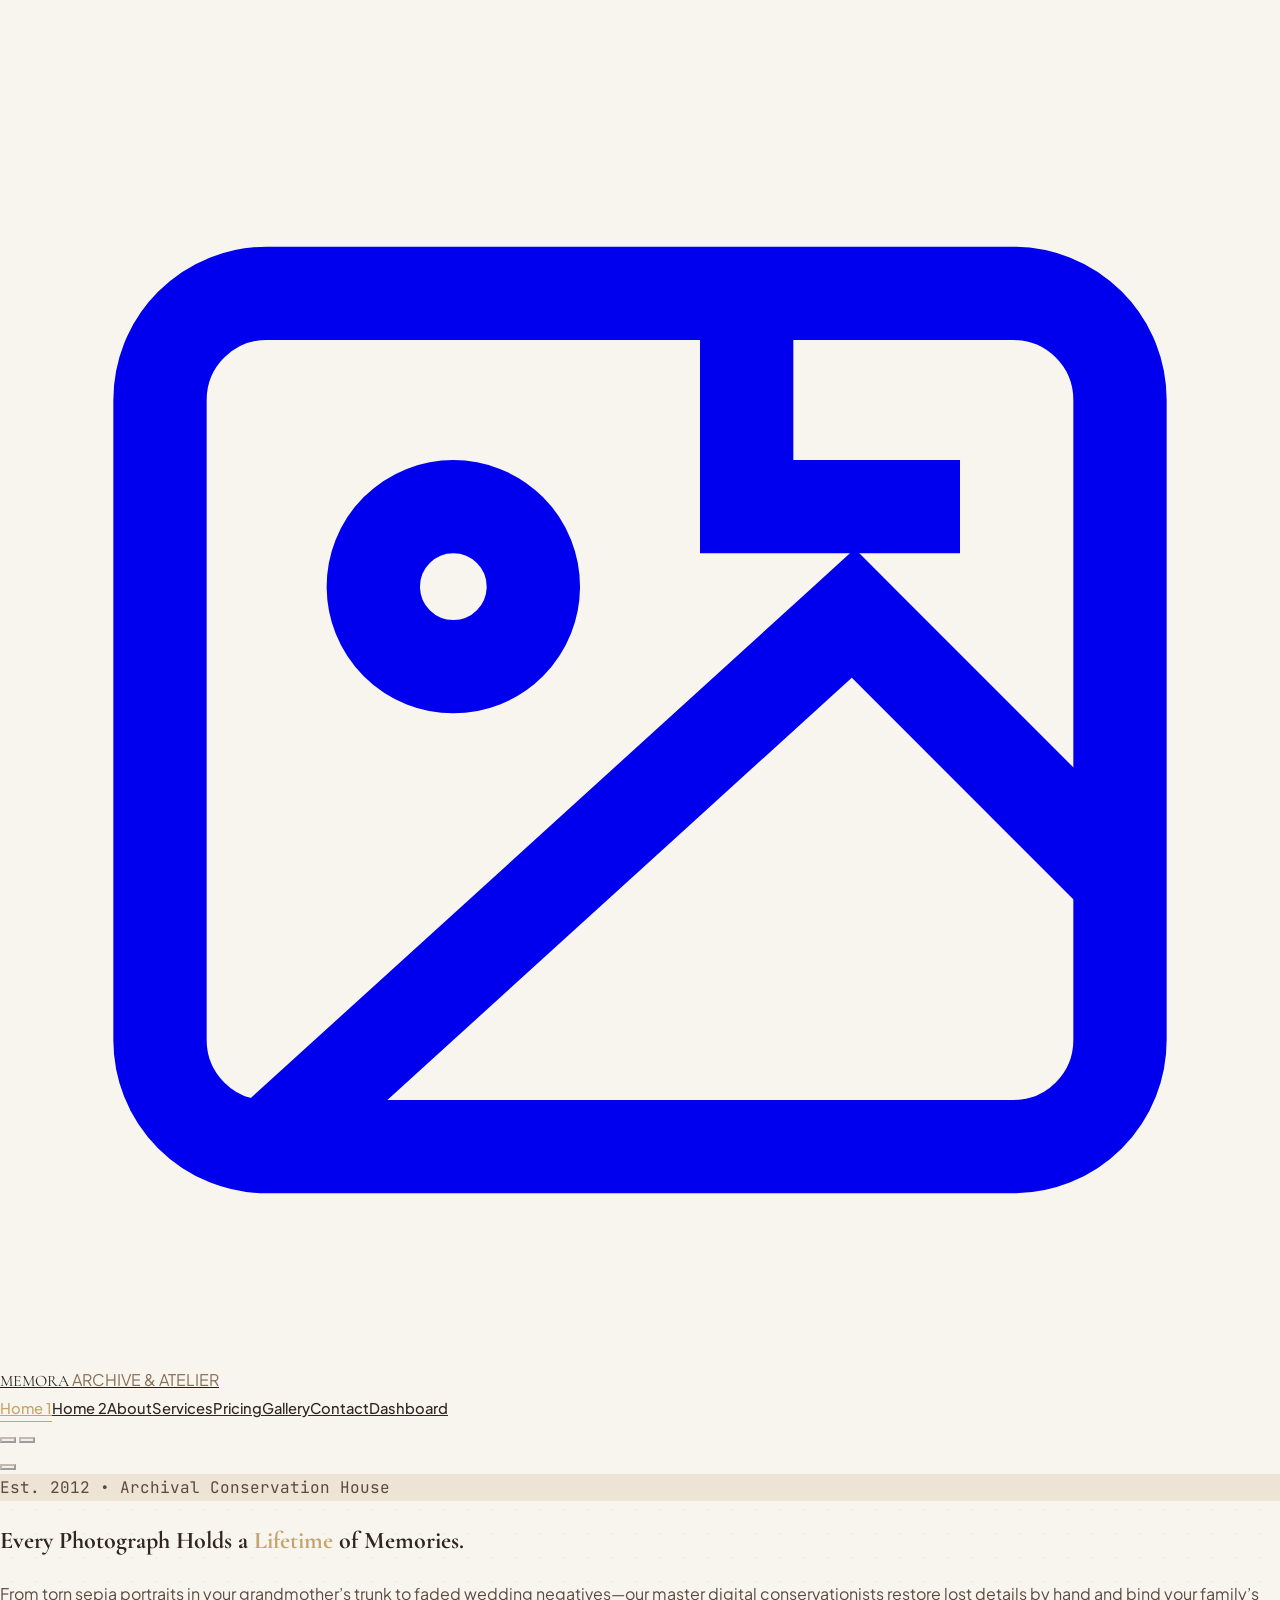
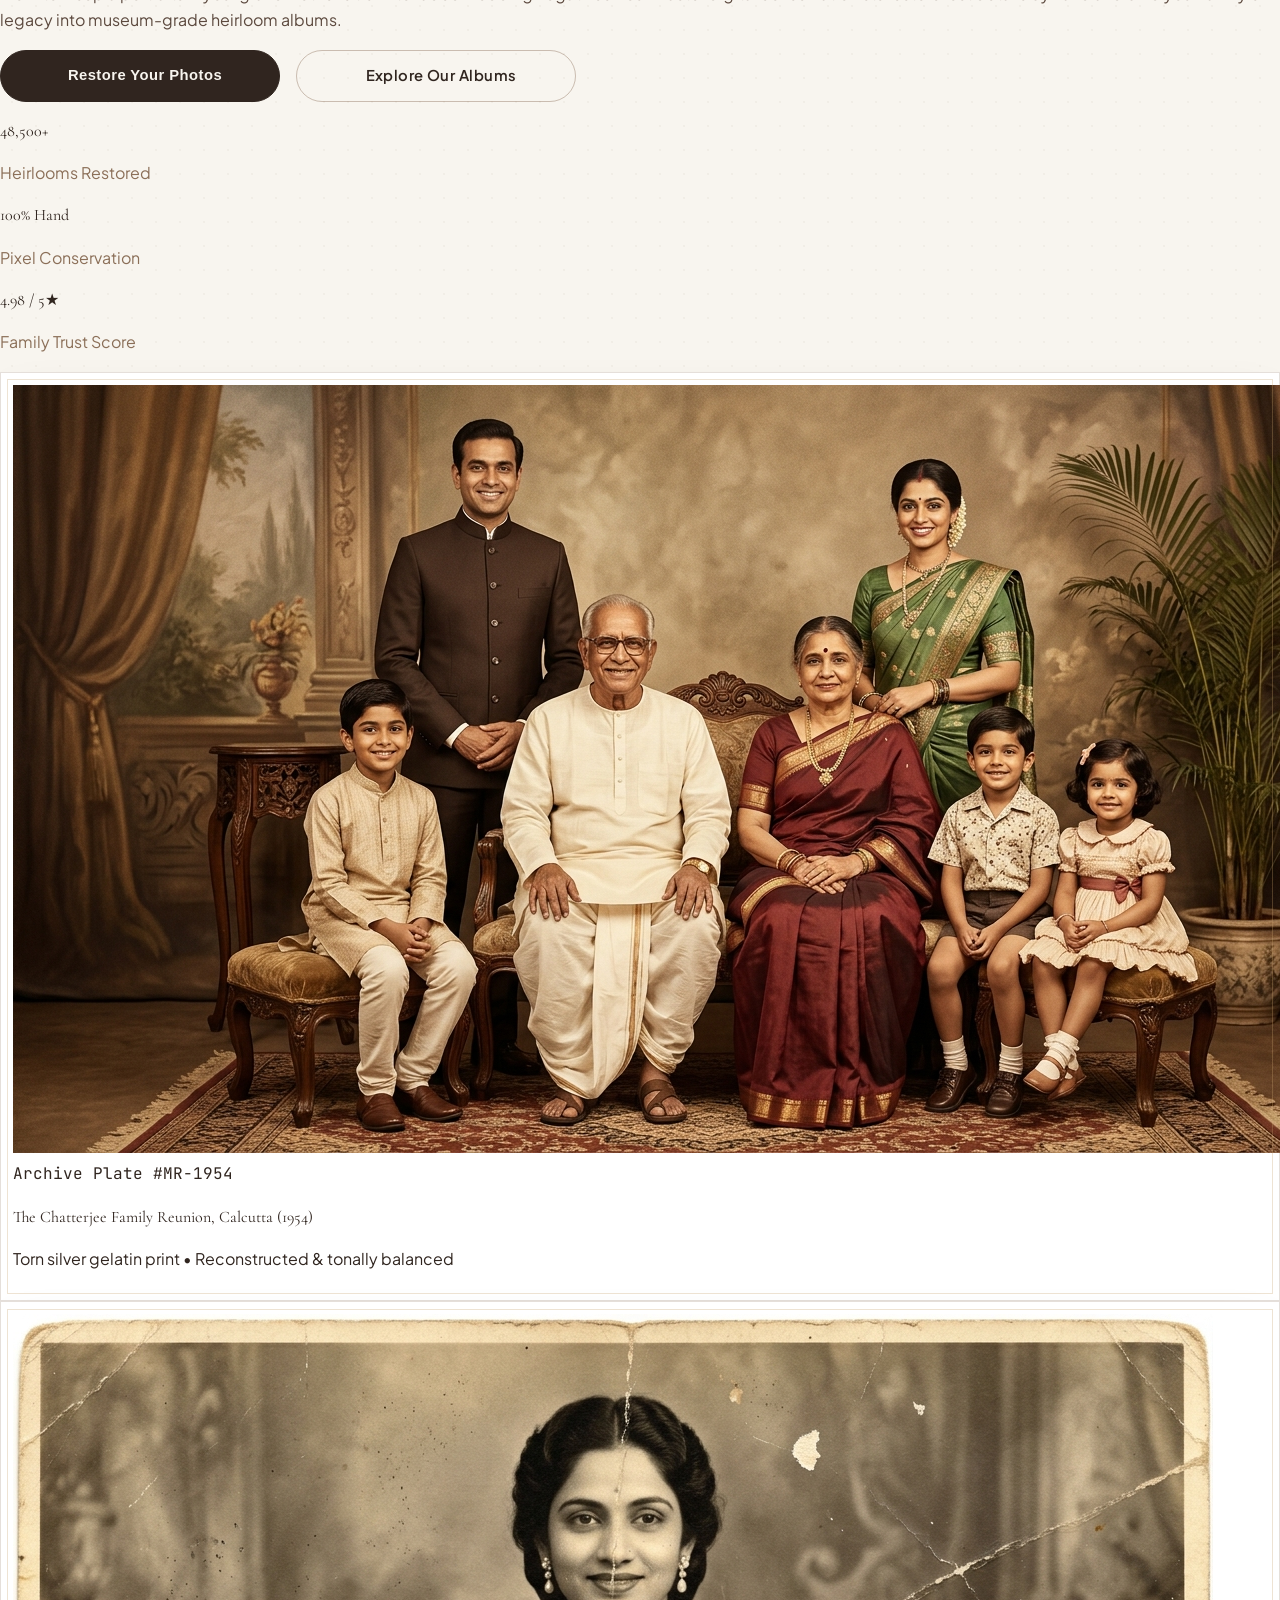
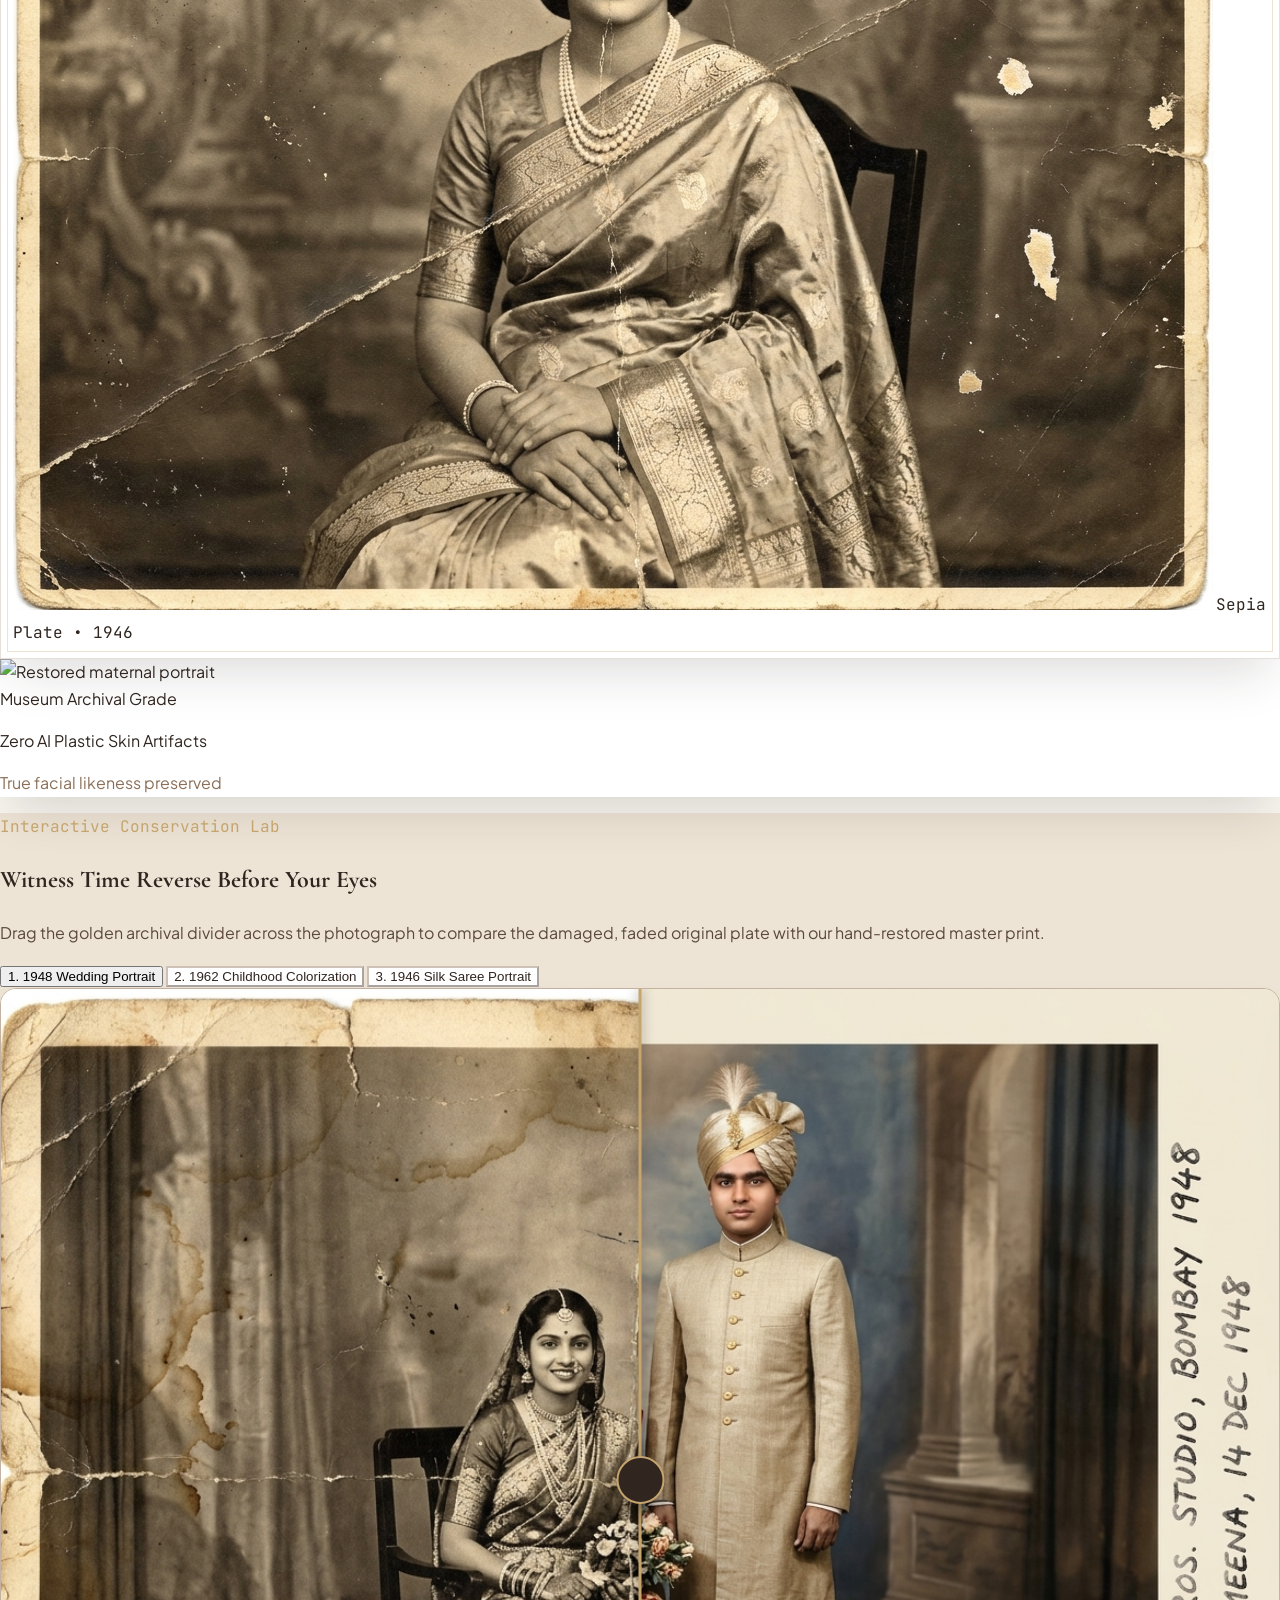
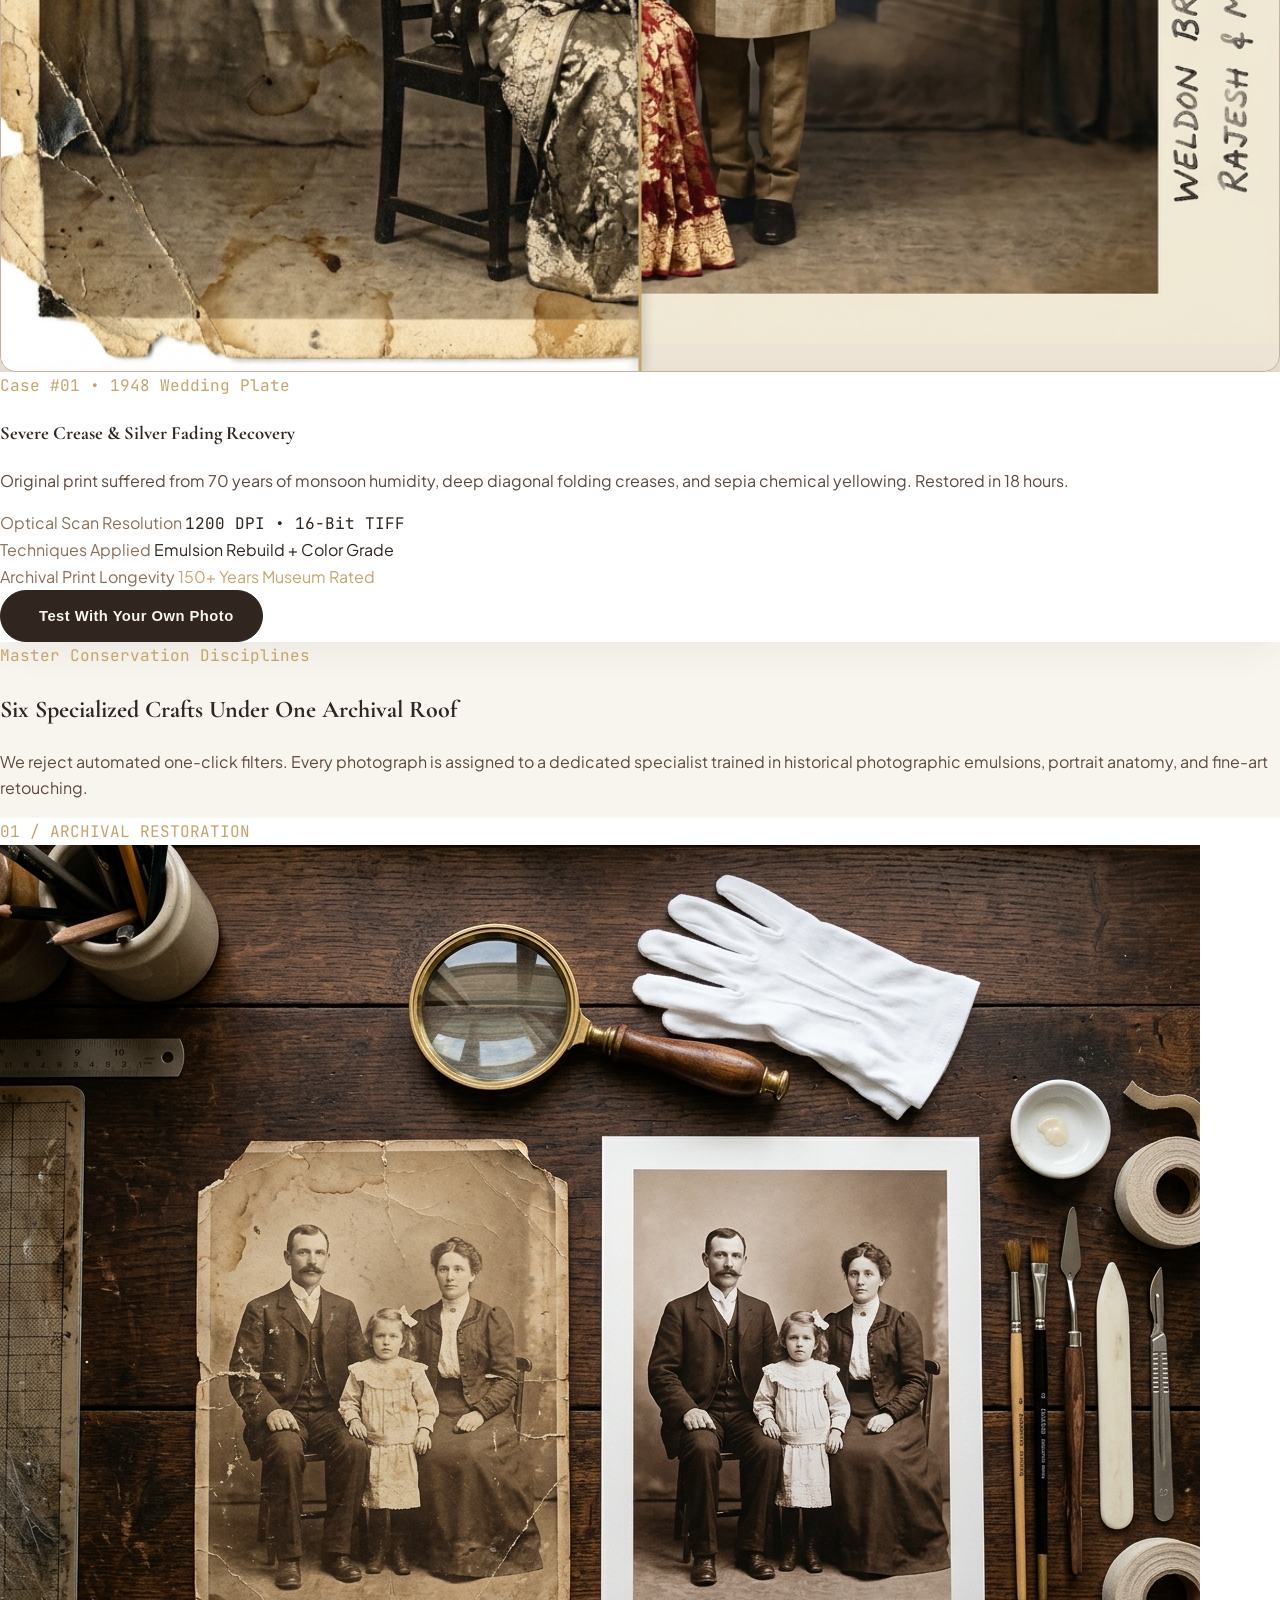
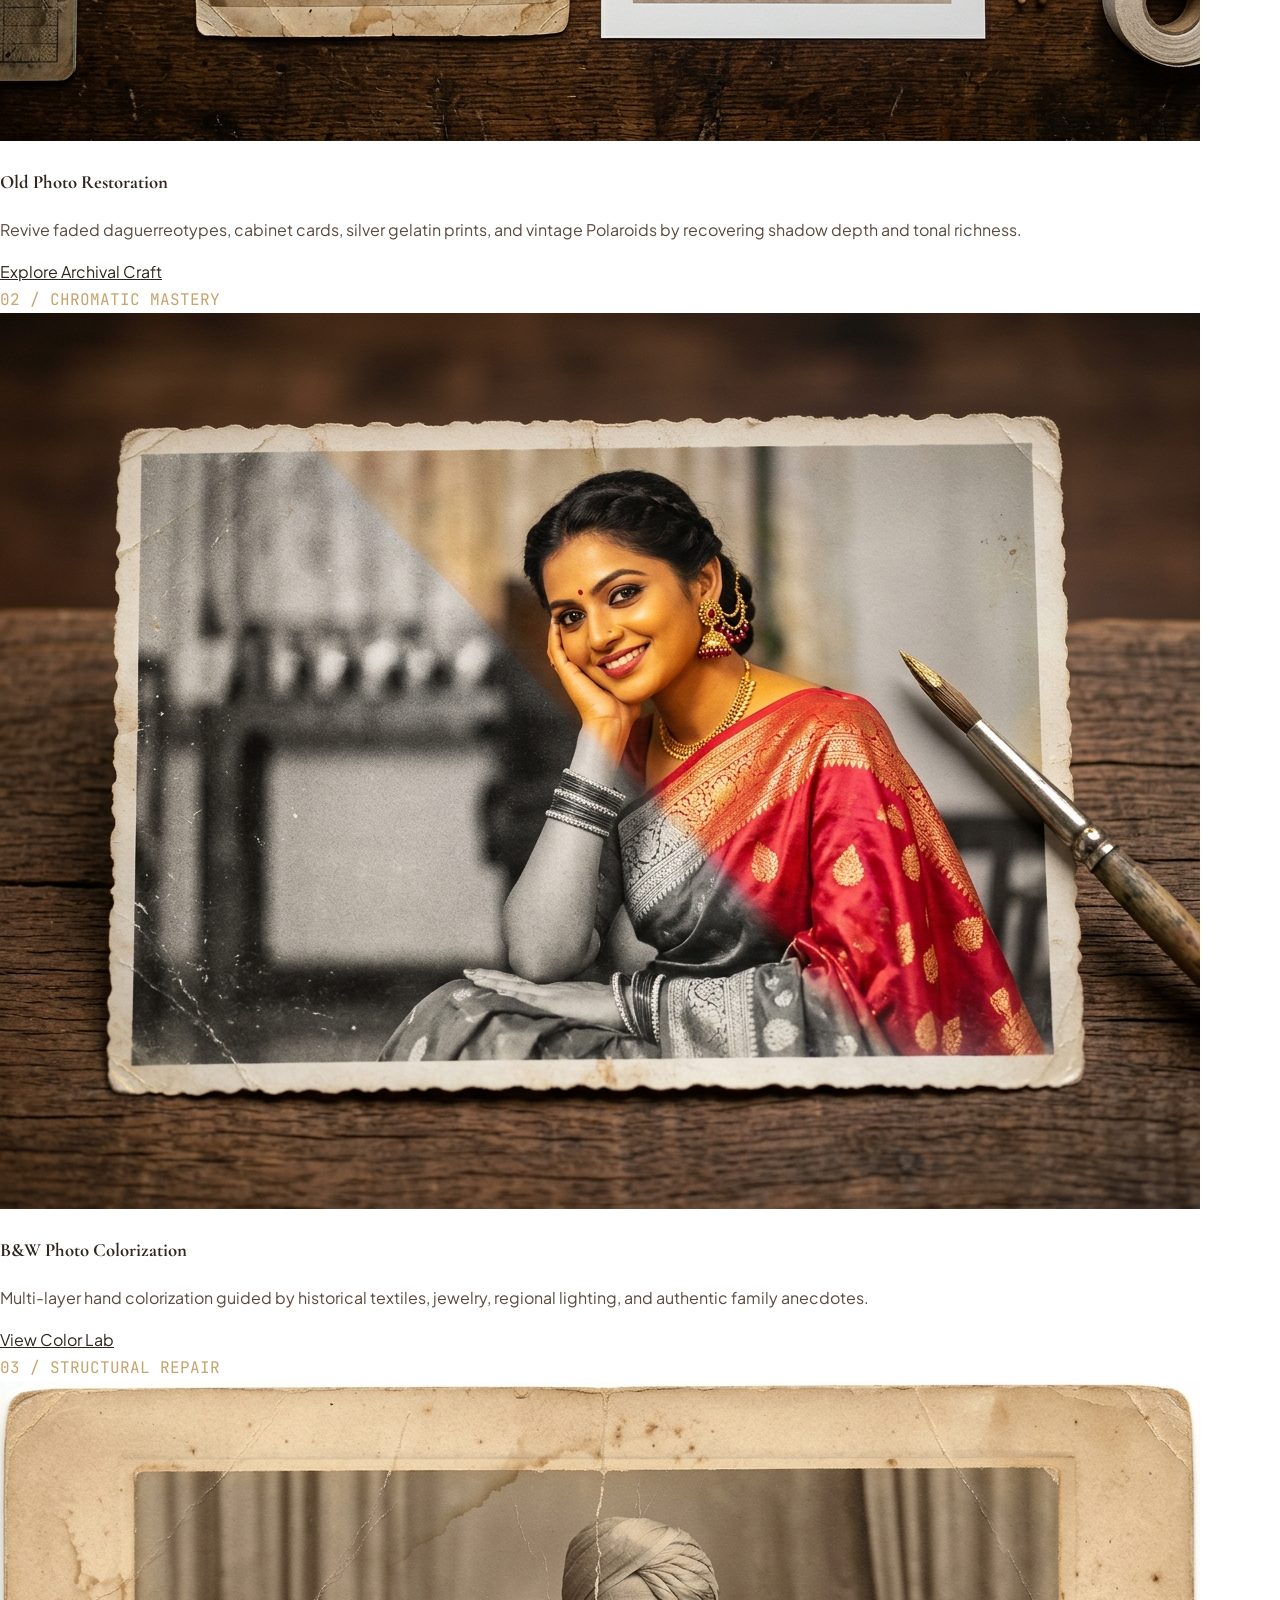
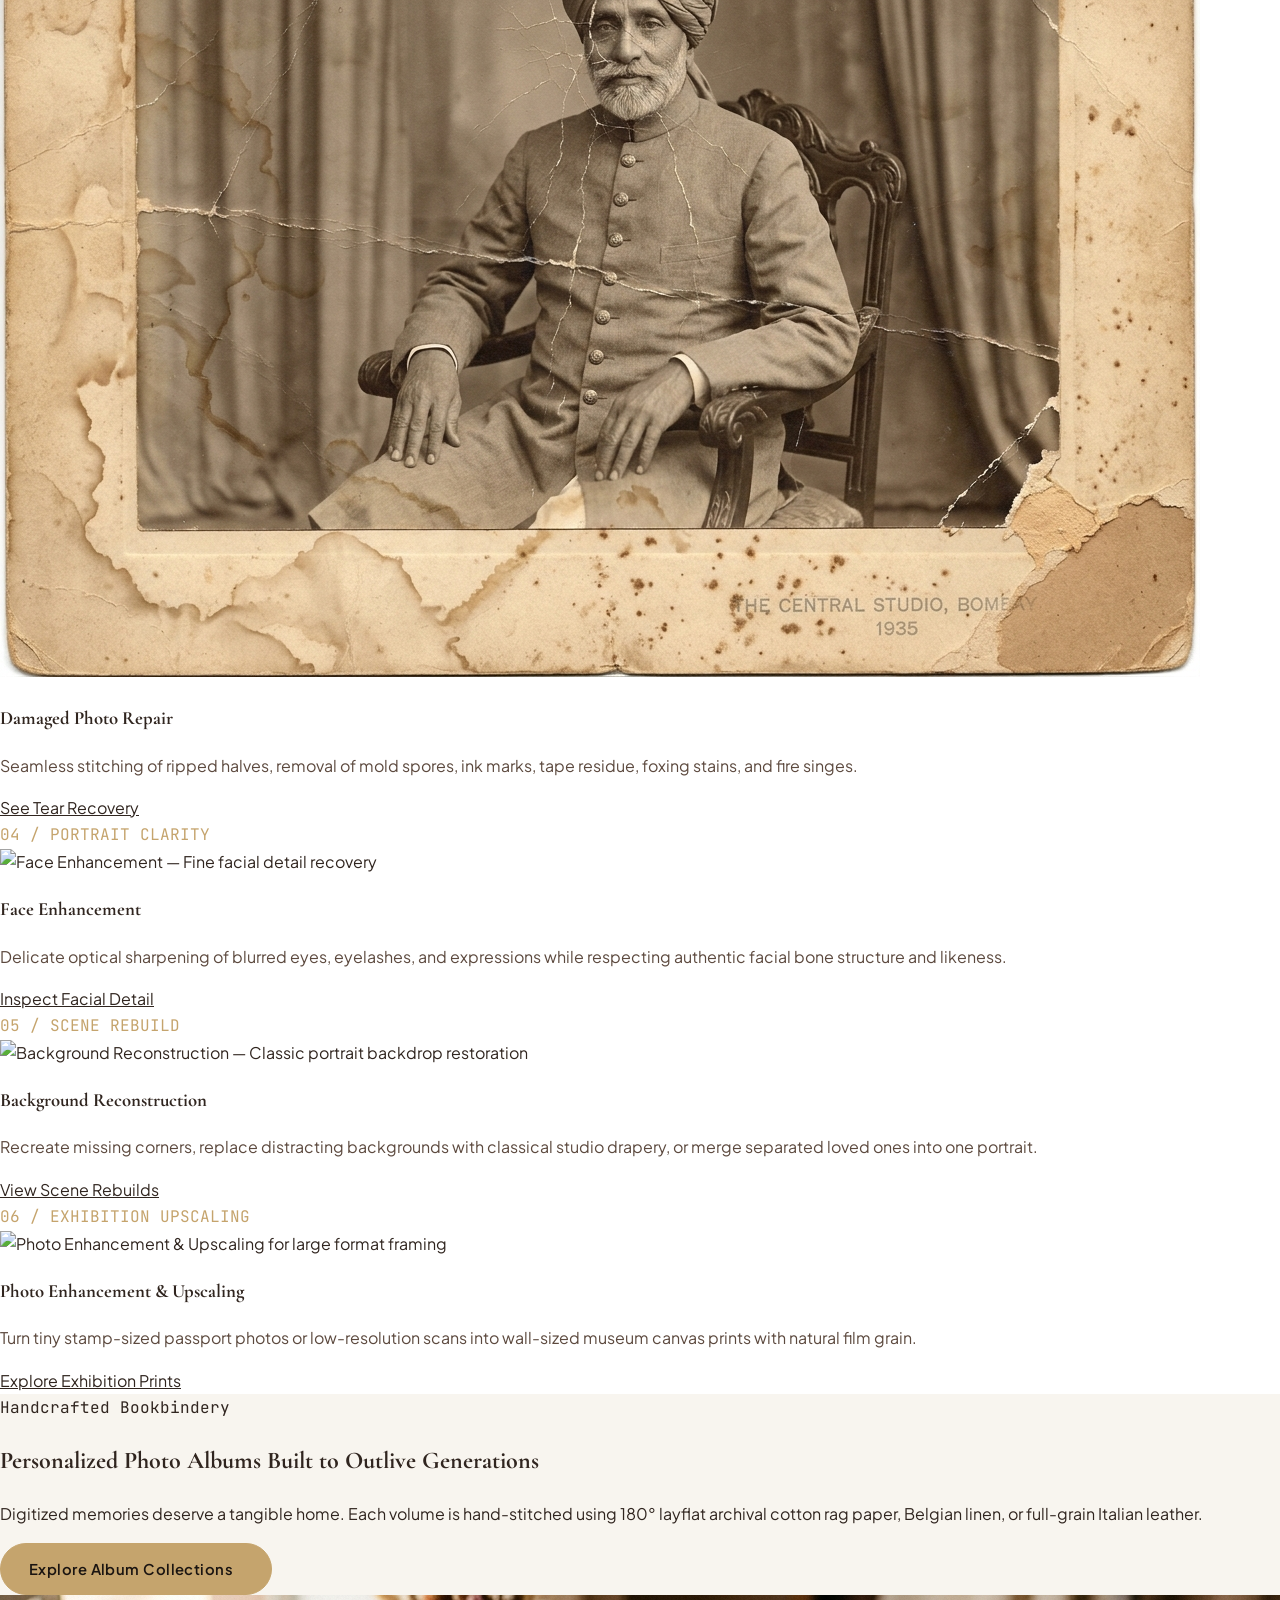
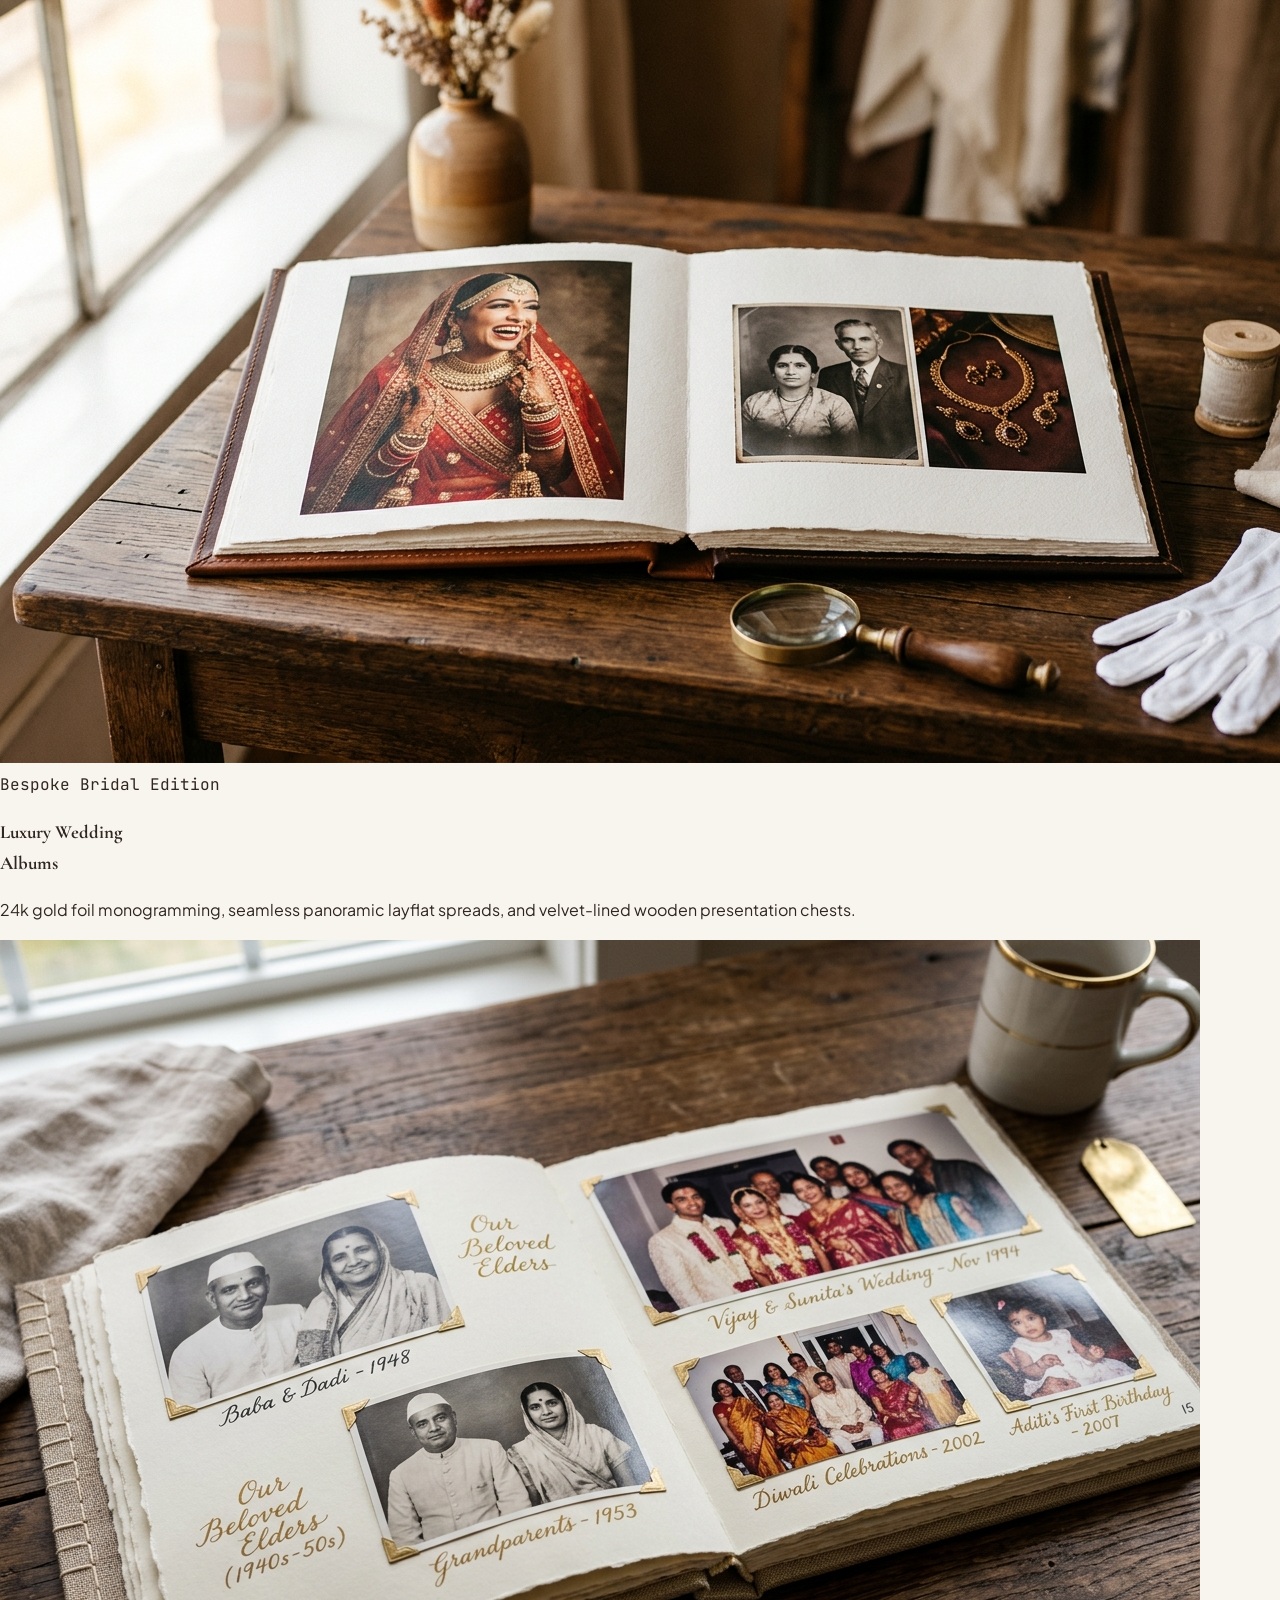
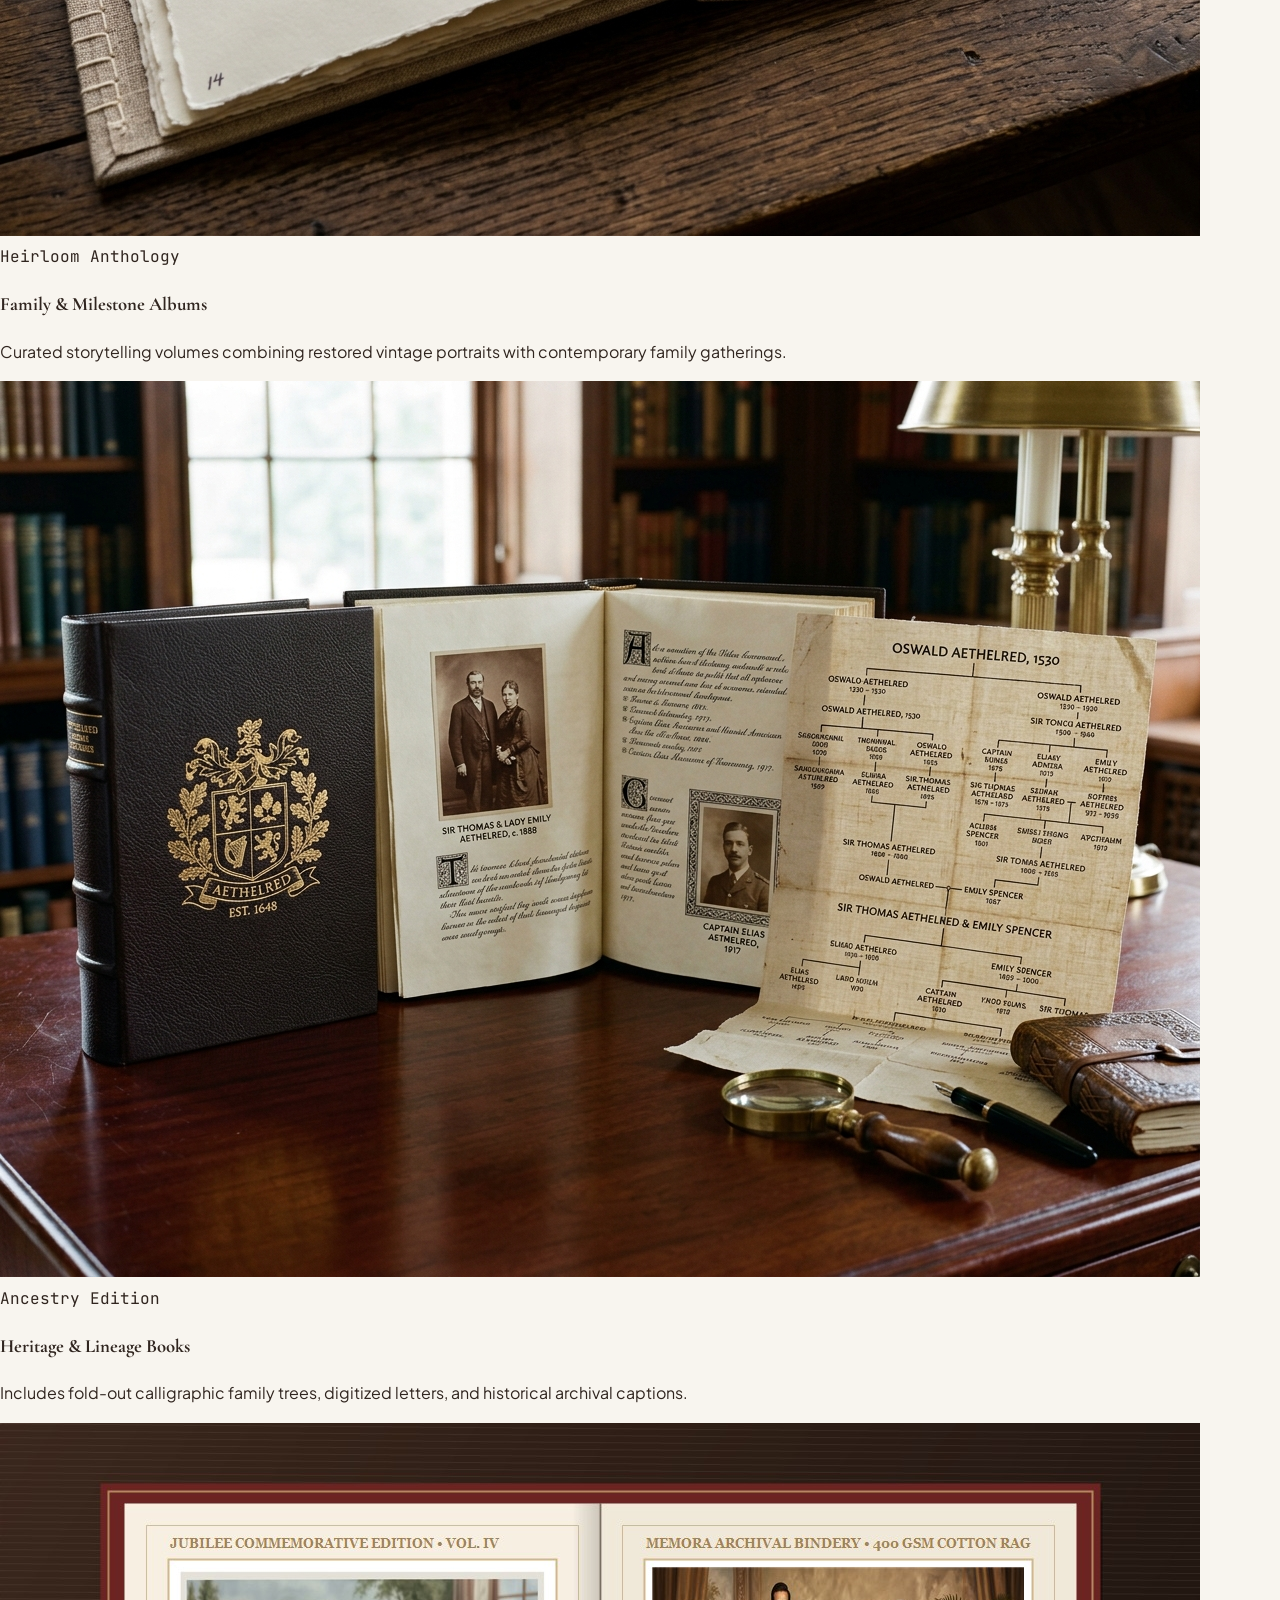
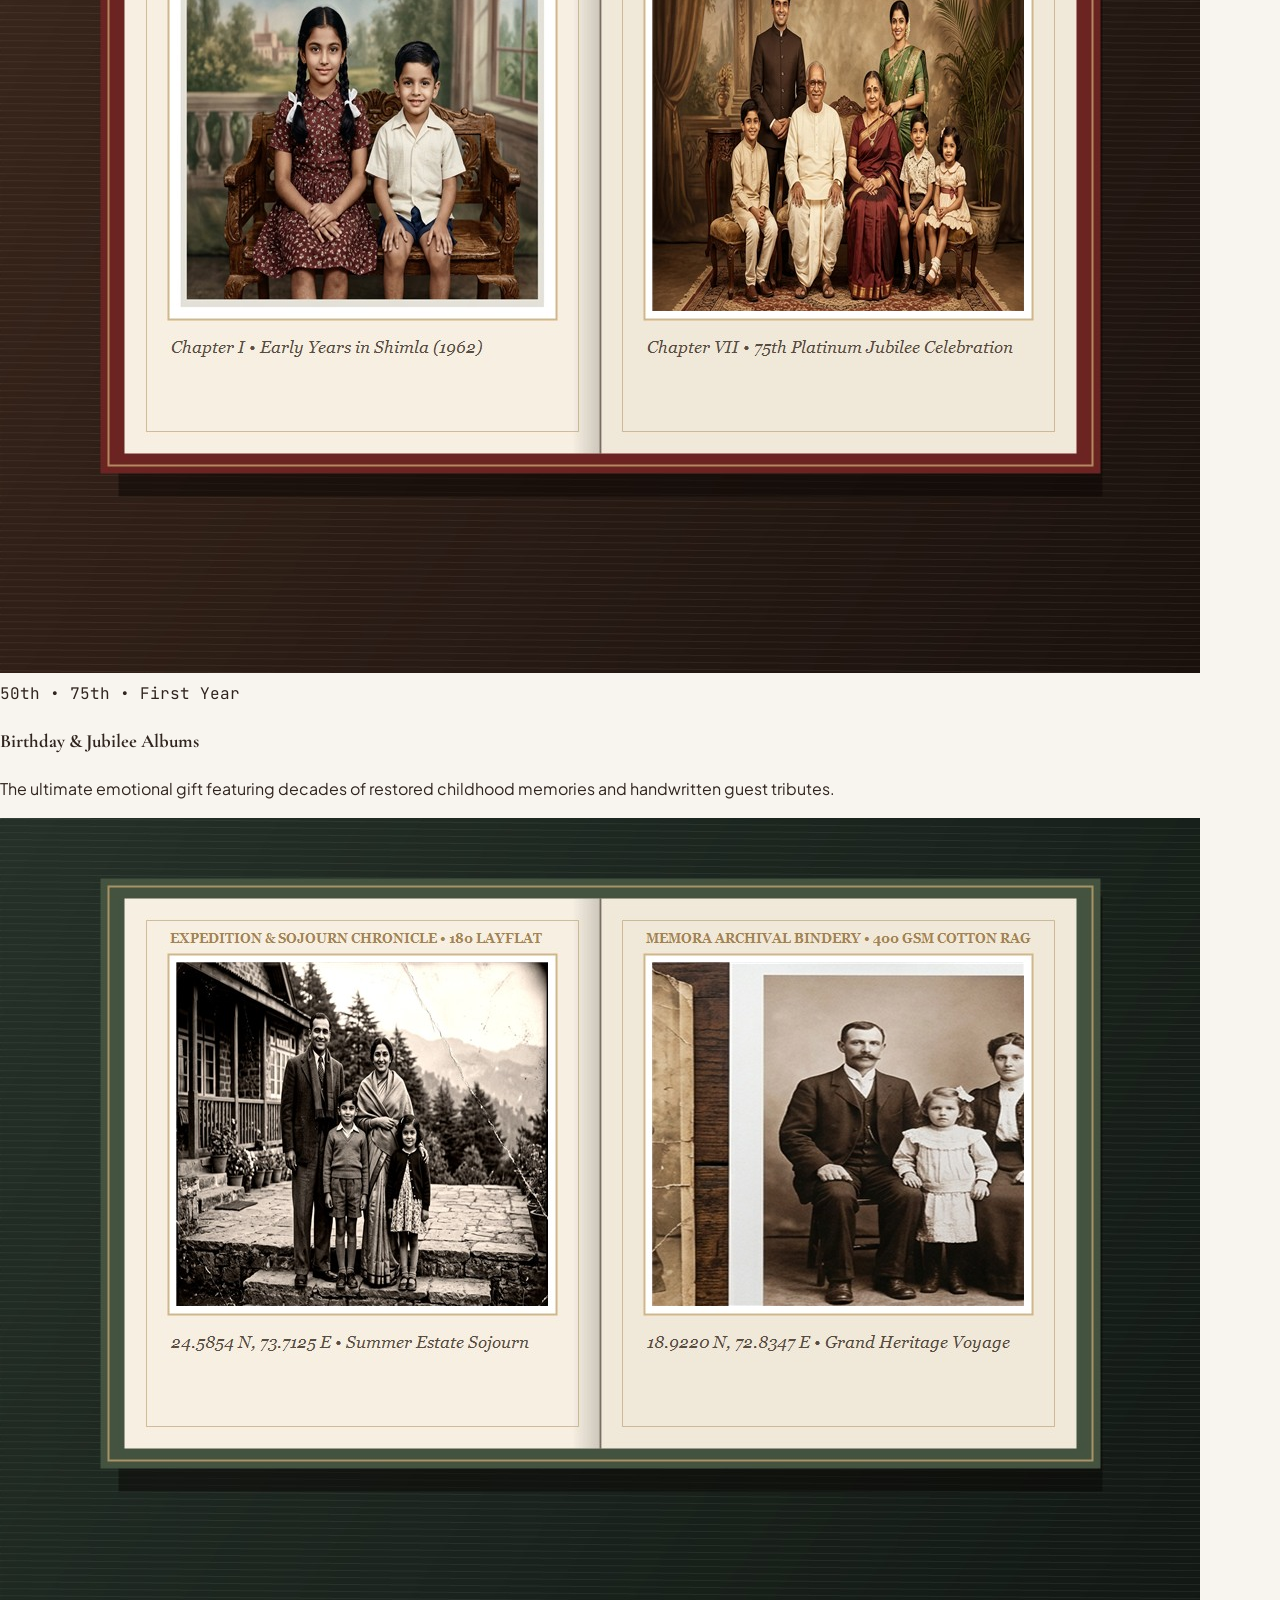
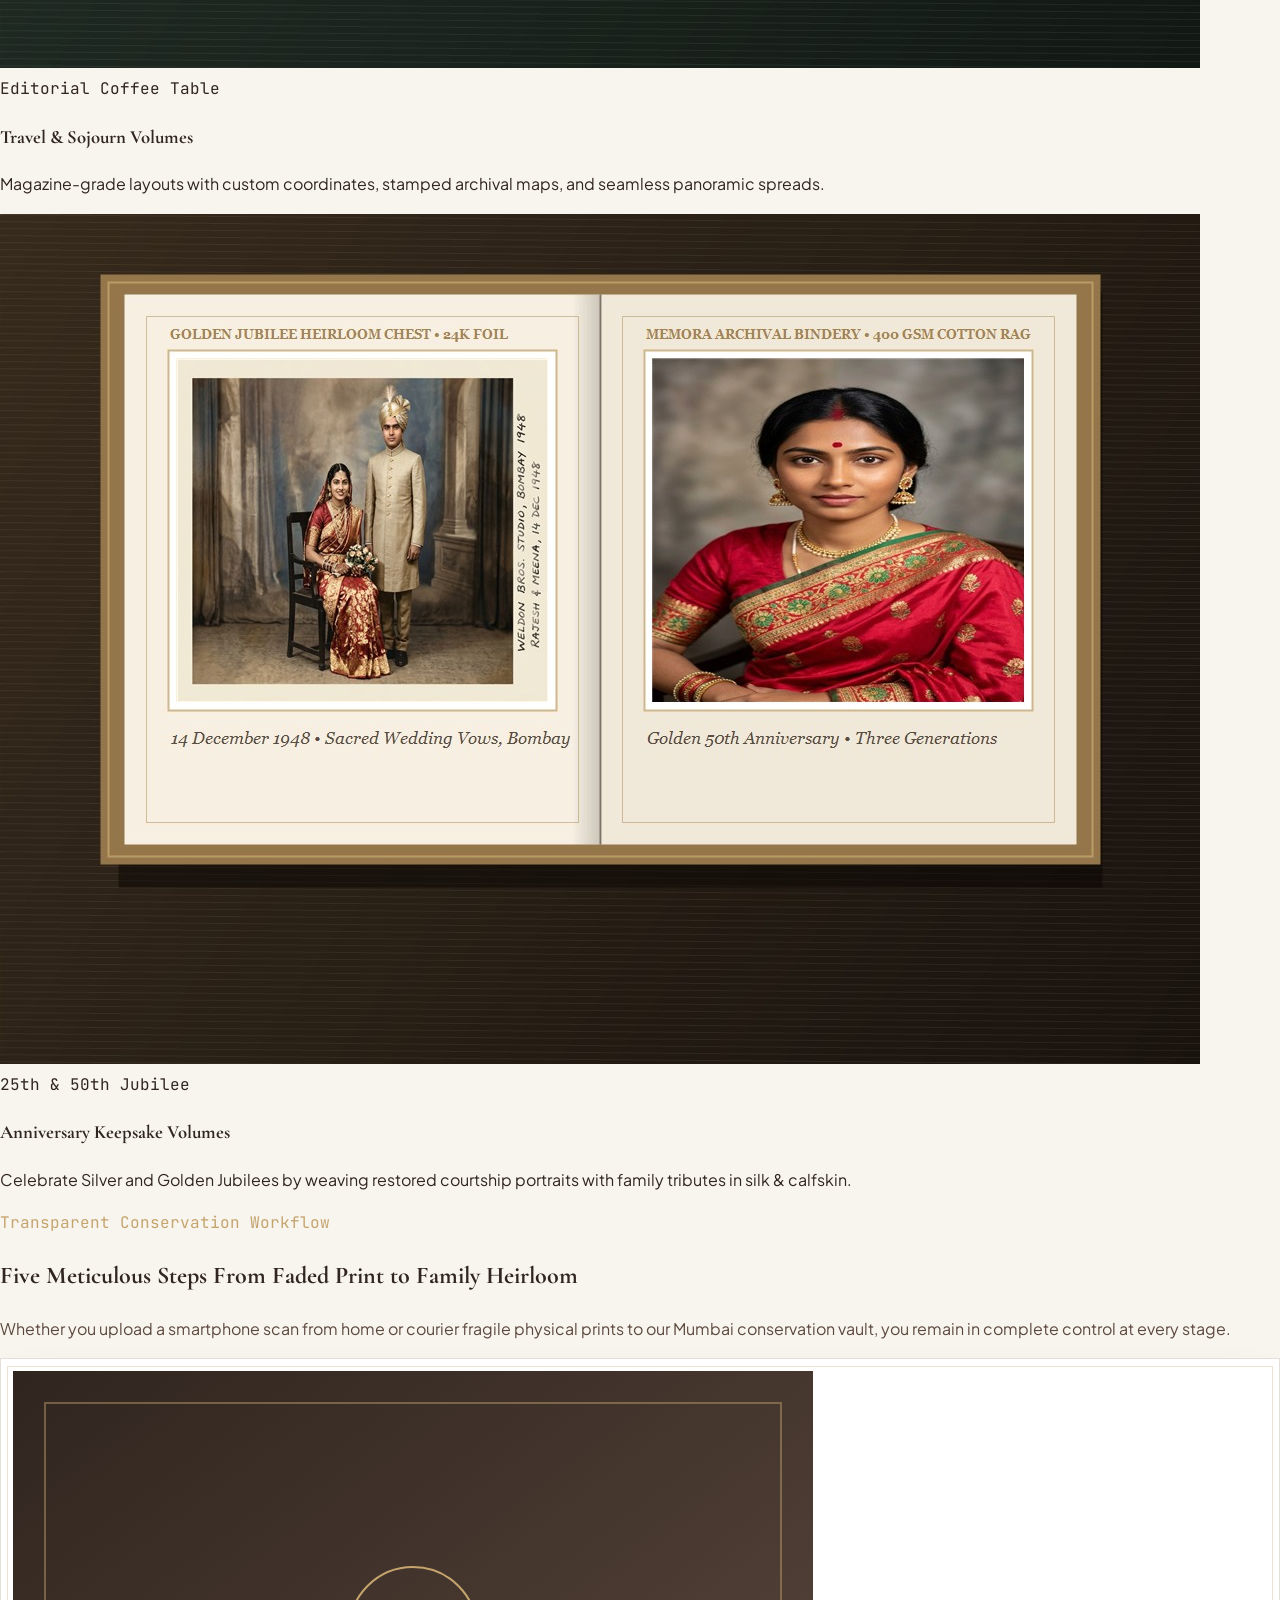
==== index.html @ 47520993 "feat: complete luxury Photo Restoration & Album Making Studio website" ====
<!DOCTYPE html>
<html lang="en" dir="ltr">
<head>
  <meta charset="UTF-8" />
  <meta name="viewport" content="width=device-width, initial-scale=1.0" />
  <link rel="icon" type="image/svg+xml" href="assets/images/favicon.svg" />
  <title>MEMORA STUDIO | Archival Photo Restoration &amp; Bespoke Album Making Studio</title>
  <meta name="description" content="Preserving Memories, Restoring Emotions. Museum-grade vintage photo restoration, forensic colorization, damaged photo repair, and handcrafted heirloom photo albums." />

  <!-- Google Fonts -->
  <link rel="preconnect" href="https://fonts.googleapis.com">
  <link rel="preconnect" href="https://fonts.gstatic.com" crossorigin>
  <link href="https://fonts.googleapis.com/css2?family=Cormorant+Garamond:ital,wght@0,500;0,600;0,700;1,400;1,600&family=JetBrains+Mono:wght@400;500&family=Plus+Jakarta+Sans:wght@400;500;600;700&display=swap" rel="stylesheet">

  <!-- Tailwind CSS CDN -->
  <script src="https://cdn.tailwindcss.com"></script>
  <script>
    tailwind.config = {
      darkMode: 'class',
      theme: {
        extend: {
          colors: {
            ivory: '#F8F5EF',
            cream: '#EDE4D6',
            mutedbrown: '#8B6F58',
            espresso: '#30251F',
            gold: '#C5A46D',
            charcoal: '#252525'
          }
        }
      }
    };
  </script>

  <!-- AOS Animation CSS -->
  <link href="https://unpkg.com/aos@2.3.4/dist/aos.css" rel="stylesheet" />

  <!-- Custom Studio Stylesheet -->
  <link rel="stylesheet" href="assets/css/styles.css" />
</head>
<body class="bg-theme-primary text-theme-primary antialiased selection:bg-[#C5A46D] selection:text-[#14110F]">

  <!-- Reusable Sticky Header -->
  <div id="site-header"></div>

  <!-- MAIN CONTENT: EXACTLY 7 SECTIONS FOR HOME 1 -->
  <main>

    <!-- ===================================================================
         SECTION 1: PREMIUM HERO SECTION
         =================================================================== -->
    <section id="hero" class="relative overflow-hidden py-14 sm:py-20 lg:py-28 archival-grain border-b border-theme">
      <!-- Ambient Decorative Glows -->
      <div class="pointer-events-none absolute -top-24 -left-24 w-96 h-96 rounded-full bg-[#C5A46D]/15 blur-3xl animate-pulse-glow"></div>
      <div class="pointer-events-none absolute bottom-0 right-0 w-[28rem] h-[28rem] rounded-full bg-[#8B6F58]/15 blur-3xl"></div>

      <div class="max-w-7xl mx-auto px-4 sm:px-6 lg:px-8 relative z-10">
        <div class="grid grid-cols-1 lg:grid-cols-12 gap-12 lg:gap-10 items-center">

          <!-- Left Column: Emotional Editorial Narrative -->
          <div class="lg:col-span-6 space-y-6" data-aos="fade-up">
            <div class="inline-flex items-center gap-2.5 px-4 py-1.5 rounded-full bg-theme-secondary border border-theme-strong">
              <span class="w-2 h-2 rounded-full bg-[#C5A46D]"></span>
              <span class="text-xs font-mono-code uppercase tracking-[0.22em] text-theme-secondary font-semibold">Est. 2012 • Archival Conservation House</span>
            </div>

            <h1 class="font-serif-editorial text-4xl sm:text-5xl xl:text-6xl font-bold tracking-tight text-theme-primary leading-[1.12]">
              Every Photograph Holds a <span class="italic font-normal text-theme-gold underline decoration-[#C5A46D]/40 decoration-1 underline-offset-8">Lifetime</span> of Memories.
            </h1>

            <p class="text-base sm:text-lg text-theme-secondary leading-relaxed max-w-xl">
              From torn sepia portraits in your grandmother’s trunk to faded wedding negatives—our master digital conservationists restore lost details by hand and bind your family’s legacy into museum-grade heirloom albums.
            </p>

            <!-- Primary & Secondary CTA Buttons -->
            <div class="cta-group pt-2">
              <button type="button" data-open-upload-modal data-package-name="Bespoke Photo Restoration" class="btn-luxury-primary text-center">
                <i data-lucide="wand-2" class="w-4 h-4"></i>
                <span>Restore Your Photos</span>
              </button>
              <a href="#personalized-albums" class="btn-luxury-outline text-center">
                <i data-lucide="book-open" class="w-4 h-4 text-theme-gold"></i>
                <span>Explore Our Albums</span>
              </a>
            </div>

            <!-- Trust & Archival Metrics Bar -->
            <div class="pt-6 border-t border-theme grid grid-cols-3 gap-4 sm:gap-6">
              <div>
                <p class="font-serif-editorial text-2xl sm:text-3xl font-bold text-theme-primary">48,500+</p>
                <p class="text-xs text-theme-muted mt-0.5">Heirlooms Restored</p>
              </div>
              <div>
                <p class="font-serif-editorial text-2xl sm:text-3xl font-bold text-theme-primary">100% Hand</p>
                <p class="text-xs text-theme-muted mt-0.5">Pixel Conservation</p>
              </div>
              <div>
                <p class="font-serif-editorial text-2xl sm:text-3xl font-bold text-theme-primary">4.98 / 5★</p>
                <p class="text-xs text-theme-muted mt-0.5">Family Trust Score</p>
              </div>
            </div>
          </div>

          <!-- Right Column: Cinematic Restored Family Photograph & Floating Vintage Elements -->
          <div class="lg:col-span-6 relative" data-aos="fade-left" data-aos-delay="150">
            <!-- Main Framed Restored Family Portrait -->
            <div class="vintage-photo-frame rounded-2xl mx-auto max-w-lg lg:max-w-none relative z-10">
              <div class="relative rounded-xl overflow-hidden aspect-[4/4.6]">
                <img
                  src="assets/images/hero-restored-family.jpg"
                  alt="Beautifully restored multi-generational family photograph"
                  class="w-full h-full object-cover"
                />
                <div class="absolute inset-0 bg-gradient-to-t from-[#1A130F]/80 via-transparent to-transparent"></div>
                <div class="absolute bottom-4 left-4 right-4 flex items-end justify-between text-[#F8F5EF] p-2">
                  <div>
                    <span class="px-2.5 py-1 rounded-full text-[11px] font-mono-code uppercase tracking-wider bg-[#C5A46D] text-[#14110F] font-semibold">Archive Plate #MR-1954</span>
                    <p class="font-serif-editorial text-xl font-semibold mt-1.5">The Chatterjee Family Reunion, Calcutta (1954)</p>
                    <p class="text-xs text-[#EDE4D6]/85">Torn silver gelatin print • Reconstructed &amp; tonally balanced</p>
                  </div>
                </div>
              </div>
            </div>

            <!-- Floating Vintage Element 1 (Top Right) -->
            <div class="hidden sm:block absolute -top-7 -right-5 z-20 w-44 vintage-photo-frame rounded-xl animate-float-slow">
              <div class="aspect-[4/5] rounded-lg overflow-hidden relative">
                <img
                  src="assets/images/dash-1946-saree-original.jpg"
                  alt="Vintage 1946 sepia studio portrait"
                  class="w-full h-full object-cover"
                />
                <span class="absolute bottom-1.5 left-1.5 right-1.5 bg-[#30251F]/90 text-[#F8F5EF] text-[10px] font-mono-code text-center py-0.5 rounded">Sepia Plate • 1946</span>
              </div>
            </div>

            <!-- Floating Vintage Element 2 (Bottom Left) -->
            <div class="hidden sm:flex absolute -bottom-6 -left-6 z-20 items-center gap-3.5 p-3.5 rounded-2xl bg-theme-surface border border-theme-strong shadow-theme-elevated animate-float-reverse max-w-xs">
              <img
                src="https://images.unsplash.com/photo-1544005313-94ddf0286df2?auto=format&fit=crop&w=300&q=80"
                alt="Restored maternal portrait"
                class="w-14 h-14 rounded-xl object-cover border border-[#C5A46D]"
              />
              <div>
                <div class="flex items-center gap-1 text-[#C5A46D] text-xs font-semibold">
                  <i data-lucide="shield-check" class="w-3.5 h-3.5"></i>
                  <span>Museum Archival Grade</span>
                </div>
                <p class="text-xs font-semibold text-theme-primary mt-0.5">Zero AI Plastic Skin Artifacts</p>
                <p class="text-[11px] text-theme-muted">True facial likeness preserved</p>
              </div>
            </div>
          </div>

        </div>
      </div>
    </section>

    <!-- ===================================================================
         SECTION 2: BEFORE & AFTER RESTORATION SHOWCASE
         =================================================================== -->
    <section id="before-after" class="py-20 lg:py-28 bg-theme-secondary border-b border-theme">
      <div class="max-w-7xl mx-auto px-4 sm:px-6 lg:px-8">

        <!-- Section Header + Example Switcher Tabs -->
        <div class="flex flex-col lg:flex-row lg:items-end justify-between gap-8 mb-12" data-aos="fade-up">
          <div class="max-w-2xl">
            <span class="text-xs font-mono-code uppercase tracking-[0.25em] text-theme-gold font-semibold block mb-2">Interactive Conservation Lab</span>
            <h2 class="font-serif-editorial text-3xl sm:text-4xl lg:text-5xl font-bold text-theme-primary leading-tight">
              Witness Time Reverse Before Your Eyes
            </h2>
            <p class="text-theme-secondary mt-3 text-base">
              Drag the golden archival divider across the photograph to compare the damaged, faded original plate with our hand-restored master print.
            </p>
          </div>

          <!-- Multiple Restoration Examples Selector -->
          <div class="flex flex-wrap items-center gap-2.5" role="tablist" aria-label="Restoration Case Studies">
            <button
              type="button"
              data-ba-case="case-1"
              data-ba-target="main-ba-showcase"
              data-case-badge="Case #01 • 1948 Wedding Plate"
              data-case-title="Severe Crease &amp; Silver Fading Recovery"
              data-case-desc="Original print from Weldon Bros. Studio, Bombay (1948) suffered from 70 years of monsoon humidity, deep diagonal folding creases, and sepia chemical yellowing. Restored in 18 hours."
              class="px-4 py-2.5 rounded-full text-xs sm:text-sm font-semibold border border-[#C5A46D] bg-[#30251F] text-[#F8F5EF] transition"
            >
              1. 1948 Wedding Portrait
            </button>
            <button
              type="button"
              data-ba-case="case-2"
              data-ba-target="main-ba-showcase"
              data-case-badge="Case #02 • 1962 Childhood Portrait"
              data-case-title="B&amp;W Forensic Colorization &amp; Scratch Removal"
              data-case-desc="Restored from a scratched 1962 monochrome studio print of two siblings. Historically accurate fabric dyes and natural skin tones researched and hand-painted."
              class="px-4 py-2.5 rounded-full text-xs sm:text-sm font-semibold border border-theme-strong bg-theme-surface text-theme-primary hover:border-[#C5A46D] transition"
            >
              2. 1962 Childhood Colorization
            </button>
            <button
              type="button"
              data-ba-case="case-3"
              data-ba-target="main-ba-showcase"
              data-case-badge="Case #03 • 1946 Silk Saree Portrait"
              data-case-title="Monochrome Silver Plate to Full Kanchipuram Color"
              data-case-desc="Recovered from a faded monochrome studio plate. Zari gold borders, emerald silk weave, and jasmine hair ornaments meticulously restored in 42 color layers."
              class="px-4 py-2.5 rounded-full text-xs sm:text-sm font-semibold border border-theme-strong bg-theme-surface text-theme-primary hover:border-[#C5A46D] transition"
            >
              3. 1946 Silk Saree Portrait
            </button>
          </div>
        </div>

        <!-- Interactive Slider + Technical Conservation Card -->
        <div class="grid grid-cols-1 lg:grid-cols-12 gap-8 items-stretch">
          <!-- Draggable Comparison Viewport -->
          <div class="lg:col-span-8 flex" data-aos="zoom-in">
            <div id="main-ba-showcase" class="ba-slider-container aspect-[4/3] lg:aspect-auto lg:h-full min-h-[360px] w-full">
              <!-- AFTER LAYER (Restored Full Color & Sharpness) -->
              <img
                data-role="after-img"
                src="assets/images/ba-case1-after.jpg"
                alt="After Restoration — Vibrant, crisp restored photograph"
                class="w-full h-full object-cover"
              />
              <span class="absolute top-4 right-4 z-10 px-3.5 py-1.5 rounded-full bg-[#30251F]/90 text-[#C5A46D] border border-[#C5A46D]/40 text-xs font-mono-code uppercase tracking-wider">
                After • Master Restored
              </span>

              <!-- BEFORE LAYER (Damaged, Sepia, Creased, Scratched) -->
              <div class="ba-before-layer">
                <img
                  data-role="before-img"
                  src="assets/images/ba-case1-before.jpg"
                  alt="Before Restoration — Faded, creased, and scratched vintage photograph"
                  class="w-full h-full object-cover"
                />
                <span class="absolute top-4 left-4 z-10 px-3.5 py-1.5 rounded-full bg-black/80 text-white border border-white/20 text-xs font-mono-code uppercase tracking-wider">
                  Before • Damaged Original
                </span>
              </div>

              <!-- Draggable Divider Handle -->
              <div class="ba-handle">
                <div class="ba-handle-button" aria-label="Drag left or right to compare before and after">
                  <i data-lucide="move-horizontal" class="w-5 h-5"></i>
                </div>
              </div>
            </div>
          </div>

          <!-- Right Column: Active Restoration Case Details -->
          <div class="lg:col-span-4 h-full flex flex-col justify-between bg-theme-surface p-6 sm:p-8 rounded-2xl border border-theme-strong shadow-theme-soft" data-aos="fade-left">
            <div class="space-y-4">
              <span id="ba-active-badge" class="inline-block px-3 py-1 rounded-full bg-[#C5A46D]/20 text-theme-gold text-xs font-mono-code font-semibold">
                Case #01 • 1948 Wedding Plate
              </span>
              <h3 id="ba-active-title" class="font-serif-editorial text-2xl sm:text-3xl font-bold text-theme-primary">
                Severe Crease &amp; Silver Fading Recovery
              </h3>
              <p id="ba-active-desc" class="text-sm text-theme-secondary leading-relaxed">
                Original print suffered from 70 years of monsoon humidity, deep diagonal folding creases, and sepia chemical yellowing. Restored in 18 hours.
              </p>
            </div>

            <div class="space-y-6 pt-6 mt-6 border-t border-theme">
              <div class="space-y-3 text-xs">
                <div class="flex items-center justify-between">
                  <span class="text-theme-muted">Optical Scan Resolution</span>
                  <span class="font-mono-code font-semibold text-theme-primary">1200 DPI • 16-Bit TIFF</span>
                </div>
                <div class="flex items-center justify-between">
                  <span class="text-theme-muted">Techniques Applied</span>
                  <span class="font-semibold text-theme-primary">Emulsion Rebuild + Color Grade</span>
                </div>
                <div class="flex items-center justify-between">
                  <span class="text-theme-muted">Archival Print Longevity</span>
                  <span class="font-semibold text-theme-gold">150+ Years Museum Rated</span>
                </div>
              </div>

              <button type="button" data-open-upload-modal data-package-name="Damaged Photo Repair & Colorization" class="btn-luxury-primary w-full">
                <i data-lucide="upload" class="w-4 h-4"></i>
                <span>Test With Your Own Photo</span>
              </button>
            </div>
          </div>
        </div>

      </div>
    </section>

    <!-- ===================================================================
         SECTION 3: OUR RESTORATION SERVICES (EDITORIAL ASYMMETRIC LAYOUT)
         =================================================================== -->
    <section id="restoration-services" class="py-20 lg:py-28 bg-theme-primary border-b border-theme">
      <div class="max-w-7xl mx-auto px-4 sm:px-6 lg:px-8">

        <!-- Section Heading -->
        <div class="max-w-3xl mb-16" data-aos="fade-up">
          <span class="text-xs font-mono-code uppercase tracking-[0.25em] text-theme-gold font-semibold block mb-2">Master Conservation Disciplines</span>
          <h2 class="font-serif-editorial text-3xl sm:text-4xl lg:text-5xl font-bold text-theme-primary leading-tight">
            Six Specialized Crafts Under One Archival Roof
          </h2>
          <p class="text-theme-secondary mt-3 text-base">
            We reject automated one-click filters. Every photograph is assigned to a dedicated specialist trained in historical photographic emulsions, portrait anatomy, and fine-art retouching.
          </p>
        </div>

        <!-- Uniform 6-Craft Editorial Showcase Grid (All Aligned in Same Size) -->
        <div class="grid grid-cols-1 md:grid-cols-2 lg:grid-cols-3 gap-8 items-stretch">

          <!-- Service 01: Old Photo Restoration -->
          <article class="rounded-2xl bg-theme-surface border border-theme-strong p-6 flex flex-col justify-between h-full editorial-card" data-aos="fade-up">
            <div>
              <div class="flex items-center justify-between mb-4">
                <span class="font-mono-code text-xs text-theme-gold font-semibold">01 / ARCHIVAL RESTORATION</span>
                <i data-lucide="sparkles" class="w-4 h-4 text-theme-gold"></i>
              </div>
              <div class="img-zoom-wrap rounded-xl overflow-hidden aspect-[16/10] mb-5">
                <img
                  src="assets/images/service-photo-restoration.jpg"
                  alt="Old Photo Restoration — Vintage camera and monochrome heritage prints"
                  class="w-full h-full object-cover"
                />
              </div>
              <h3 class="font-serif-editorial text-2xl font-bold text-theme-primary">Old Photo Restoration</h3>
              <p class="text-sm text-theme-secondary mt-2 leading-relaxed">
                Revive faded daguerreotypes, cabinet cards, silver gelatin prints, and vintage Polaroids by recovering shadow depth and tonal richness.
              </p>
            </div>
            <a href="services.html#restoration" class="mt-5 pt-4 border-t border-theme inline-flex items-center justify-between text-xs font-semibold text-theme-primary hover:text-theme-gold">
              <span>Explore Archival Craft</span>
              <i data-lucide="arrow-right" class="w-4 h-4 rtl-flip-icon"></i>
            </a>
          </article>

          <!-- Service 02: Colorization of Black & White Photos -->
          <article class="rounded-2xl bg-theme-surface border border-theme-strong p-6 flex flex-col justify-between h-full editorial-card" data-aos="fade-up" data-aos-delay="100">
            <div>
              <div class="flex items-center justify-between mb-4">
                <span class="font-mono-code text-xs text-theme-gold font-semibold">02 / CHROMATIC MASTERY</span>
                <i data-lucide="palette" class="w-4 h-4 text-theme-gold"></i>
              </div>
              <div class="img-zoom-wrap rounded-xl overflow-hidden aspect-[16/10] mb-5">
                <img
                  src="assets/images/service-colorization.jpg"
                  alt="Colorization of Black & White Photos"
                  class="w-full h-full object-cover"
                />
              </div>
              <h3 class="font-serif-editorial text-2xl font-bold text-theme-primary">B&amp;W Photo Colorization</h3>
              <p class="text-sm text-theme-secondary mt-2 leading-relaxed">
                Multi-layer hand colorization guided by historical textiles, jewelry, regional lighting, and authentic family anecdotes.
              </p>
            </div>
            <a href="services.html#colorization" class="mt-5 pt-4 border-t border-theme inline-flex items-center justify-between text-xs font-semibold text-theme-primary hover:text-theme-gold">
              <span>View Color Lab</span>
              <i data-lucide="arrow-right" class="w-4 h-4 rtl-flip-icon"></i>
            </a>
          </article>

          <!-- Service 03: Damaged Photo Repair -->
          <article class="rounded-2xl bg-theme-surface border border-theme-strong p-6 flex flex-col justify-between h-full editorial-card" data-aos="fade-up" data-aos-delay="200">
            <div>
              <div class="flex items-center justify-between mb-4">
                <span class="font-mono-code text-xs text-theme-gold font-semibold">03 / STRUCTURAL REPAIR</span>
                <i data-lucide="scissors" class="w-4 h-4 text-theme-gold"></i>
              </div>
              <div class="img-zoom-wrap rounded-xl overflow-hidden aspect-[16/10] mb-5">
                <img
                  src="assets/images/service-damaged-repair.jpg"
                  alt="Damaged Photo Repair — Torn and water-damaged print recovery"
                  class="w-full h-full object-cover"
                />
              </div>
              <h3 class="font-serif-editorial text-2xl font-bold text-theme-primary">Damaged Photo Repair</h3>
              <p class="text-sm text-theme-secondary mt-2 leading-relaxed">
                Seamless stitching of ripped halves, removal of mold spores, ink marks, tape residue, foxing stains, and fire singes.
              </p>
            </div>
            <a href="services.html#damage" class="mt-5 pt-4 border-t border-theme inline-flex items-center justify-between text-xs font-semibold text-theme-primary hover:text-theme-gold">
              <span>See Tear Recovery</span>
              <i data-lucide="arrow-right" class="w-4 h-4 rtl-flip-icon"></i>
            </a>
          </article>

          <!-- Service 04: Face Enhancement -->
          <article class="rounded-2xl bg-theme-surface border border-theme-strong p-6 flex flex-col justify-between h-full editorial-card" data-aos="fade-up">
            <div>
              <div class="flex items-center justify-between mb-4">
                <span class="font-mono-code text-xs text-theme-gold font-semibold">04 / PORTRAIT CLARITY</span>
                <i data-lucide="scan-face" class="w-4 h-4 text-theme-gold"></i>
              </div>
              <div class="img-zoom-wrap rounded-xl overflow-hidden aspect-[16/10] mb-5">
                <img
                  src="https://images.unsplash.com/photo-1506794778202-cad84cf45f1d?auto=format&fit=crop&w=700&q=80"
                  alt="Face Enhancement — Fine facial detail recovery"
                  class="w-full h-full object-cover object-top"
                />
              </div>
              <h3 class="font-serif-editorial text-2xl font-bold text-theme-primary">Face Enhancement</h3>
              <p class="text-sm text-theme-secondary mt-2 leading-relaxed">
                Delicate optical sharpening of blurred eyes, eyelashes, and expressions while respecting authentic facial bone structure and likeness.
              </p>
            </div>
            <a href="services.html#enhancement" class="mt-5 pt-4 border-t border-theme inline-flex items-center justify-between text-xs font-semibold text-theme-primary hover:text-theme-gold">
              <span>Inspect Facial Detail</span>
              <i data-lucide="arrow-right" class="w-4 h-4 rtl-flip-icon"></i>
            </a>
          </article>

          <!-- Service 05: Background Reconstruction -->
          <article class="rounded-2xl bg-theme-surface border border-theme-strong p-6 flex flex-col justify-between h-full editorial-card" data-aos="fade-up" data-aos-delay="100">
            <div>
              <div class="flex items-center justify-between mb-4">
                <span class="font-mono-code text-xs text-theme-gold font-semibold">05 / SCENE REBUILD</span>
                <i data-lucide="image-plus" class="w-4 h-4 text-theme-gold"></i>
              </div>
              <div class="img-zoom-wrap rounded-xl overflow-hidden aspect-[16/10] mb-5">
                <img
                  src="https://images.unsplash.com/photo-1552058544-f2b08422138a?auto=format&fit=crop&w=700&q=80"
                  alt="Background Reconstruction — Classic portrait backdrop restoration"
                  class="w-full h-full object-cover object-top"
                />
              </div>
              <h3 class="font-serif-editorial text-2xl font-bold text-theme-primary">Background Reconstruction</h3>
              <p class="text-sm text-theme-secondary mt-2 leading-relaxed">
                Recreate missing corners, replace distracting backgrounds with classical studio drapery, or merge separated loved ones into one portrait.
              </p>
            </div>
            <a href="services.html#enhancement" class="mt-5 pt-4 border-t border-theme inline-flex items-center justify-between text-xs font-semibold text-theme-primary hover:text-theme-gold">
              <span>View Scene Rebuilds</span>
              <i data-lucide="arrow-right" class="w-4 h-4 rtl-flip-icon"></i>
            </a>
          </article>

          <!-- Service 06: Photo Enhancement & Upscaling -->
          <article class="rounded-2xl bg-theme-surface border border-theme-strong p-6 flex flex-col justify-between h-full editorial-card" data-aos="fade-up" data-aos-delay="200">
            <div>
              <div class="flex items-center justify-between mb-4">
                <span class="font-mono-code text-xs text-theme-gold font-semibold">06 / EXHIBITION UPSCALING</span>
                <i data-lucide="maximize-2" class="w-4 h-4 text-theme-gold"></i>
              </div>
              <div class="img-zoom-wrap rounded-xl overflow-hidden aspect-[16/10] mb-5">
                <img
                  src="https://images.unsplash.com/photo-1542038784456-1ea8e935640e?auto=format&fit=crop&w=900&q=80"
                  alt="Photo Enhancement & Upscaling for large format framing"
                  class="w-full h-full object-cover object-top"
                />
              </div>
              <h3 class="font-serif-editorial text-2xl font-bold text-theme-primary">Photo Enhancement &amp; Upscaling</h3>
              <p class="text-sm text-theme-secondary mt-2 leading-relaxed">
                Turn tiny stamp-sized passport photos or low-resolution scans into wall-sized museum canvas prints with natural film grain.
              </p>
            </div>
            <a href="services.html#enhancement" class="mt-5 pt-4 border-t border-theme inline-flex items-center justify-between text-xs font-semibold text-theme-primary hover:text-theme-gold">
              <span>Explore Exhibition Prints</span>
              <i data-lucide="arrow-right" class="w-4 h-4 rtl-flip-icon"></i>
            </a>
          </article>

        </div>
      </div>
    </section>

    <!-- ===================================================================
         SECTION 4: PERSONALIZED PHOTO ALBUMS
         =================================================================== -->
    <section id="personalized-albums" class="py-20 lg:py-28 bg-[#241C17] text-[#F8F5EF] border-b border-[#C5A46D]/25">
      <div class="max-w-7xl mx-auto px-4 sm:px-6 lg:px-8">

        <!-- Section Header -->
        <div class="flex flex-col lg:flex-row lg:items-end justify-between gap-6 mb-14" data-aos="fade-up">
          <div class="max-w-2xl">
            <span class="text-xs font-mono-code uppercase tracking-[0.25em] text-[#C5A46D] font-semibold block mb-2">Handcrafted Bookbindery</span>
            <h2 class="font-serif-editorial text-3xl sm:text-4xl lg:text-5xl font-bold text-[#F8F5EF] leading-tight">
              Personalized Photo Albums Built to Outlive Generations
            </h2>
            <p class="text-[#D5C7B8] mt-3 text-base">
              Digitized memories deserve a tangible home. Each volume is hand-stitched using 180° layflat archival cotton rag paper, Belgian linen, or full-grain Italian leather.
            </p>
          </div>
          <div>
            <a href="services.html#albums" class="btn-gold">
              <span>Explore Album Collections</span>
              <i data-lucide="arrow-up-right" class="w-4 h-4"></i>
            </a>
          </div>
        </div>

        <!-- 6 Album Collections Uniform Lookbook Grid (All Aligned in Same Size) -->
        <div class="grid grid-cols-1 md:grid-cols-2 lg:grid-cols-3 gap-6 items-stretch">

          <!-- 1. Luxury Wedding Albums -->
          <div class="group relative rounded-2xl overflow-hidden border border-[#C5A46D]/30 h-[360px] flex flex-col justify-end p-6 sm:p-7" data-aos="fade-up">
            <img
              src="assets/images/luxury-wedding-album.jpg"
              alt="Luxury Wedding Album in bespoke linen and gold foil"
              class="absolute inset-0 w-full h-full object-cover group-hover:scale-105 transition-transform duration-700"
            />
            <div class="absolute inset-0 bg-gradient-to-t from-[#120E0B] via-[#120E0B]/60 to-transparent"></div>
            <div class="relative z-10">
              <span class="inline-block px-3 py-1 rounded-full bg-[#30251F]/90 border border-[#C5A46D]/40 text-[#C5A46D] text-xs font-mono-code uppercase tracking-wider">Bespoke Bridal Edition</span>
              <h3 class="font-serif-editorial text-2xl font-bold text-white mt-3">Luxury Wedding<br />Albums</h3>
              <p class="text-sm text-[#EDE4D6] mt-1.5 leading-relaxed line-clamp-2">
                24k gold foil monogramming, seamless panoramic layflat spreads, and velvet-lined wooden presentation chests.
              </p>
            </div>
          </div>

          <!-- 2. Family & Milestone Albums -->
          <div class="group relative rounded-2xl overflow-hidden border border-[#C5A46D]/30 h-[360px] flex flex-col justify-end p-6 sm:p-7" data-aos="fade-up" data-aos-delay="100">
            <img
              src="assets/images/album-family-milestone.jpg"
              alt="Family Annual & Multi-Generational Photo Album"
              class="absolute inset-0 w-full h-full object-cover group-hover:scale-105 transition-transform duration-700"
            />
            <div class="absolute inset-0 bg-gradient-to-t from-[#120E0B] via-[#120E0B]/60 to-transparent"></div>
            <div class="relative z-10">
              <span class="inline-block px-3 py-1 rounded-full bg-[#30251F]/90 border border-[#C5A46D]/40 text-[#C5A46D] text-xs font-mono-code uppercase tracking-wider">Heirloom Anthology</span>
              <h3 class="font-serif-editorial text-2xl font-bold text-white mt-3">Family &amp; Milestone Albums</h3>
              <p class="text-sm text-[#EDE4D6] mt-1.5 leading-relaxed line-clamp-2">
                Curated storytelling volumes combining restored vintage portraits with contemporary family gatherings.
              </p>
            </div>
          </div>

          <!-- 3. Heritage & Lineage Books -->
          <div class="group relative rounded-2xl overflow-hidden border border-[#C5A46D]/30 h-[360px] flex flex-col justify-end p-6 sm:p-7" data-aos="fade-up" data-aos-delay="200">
            <img
              src="assets/images/album-heritage-leather.jpg"
              alt="Heritage Ancestry & Family Tree Leather Album"
              class="absolute inset-0 w-full h-full object-cover group-hover:scale-105 transition-transform duration-700"
            />
            <div class="absolute inset-0 bg-gradient-to-t from-[#120E0B] via-[#120E0B]/60 to-transparent"></div>
            <div class="relative z-10">
              <span class="inline-block px-3 py-1 rounded-full bg-[#30251F]/90 border border-[#C5A46D]/40 text-[#C5A46D] text-xs font-mono-code uppercase tracking-wider">Ancestry Edition</span>
              <h3 class="font-serif-editorial text-2xl font-bold text-white mt-3">Heritage &amp; Lineage Books</h3>
              <p class="text-sm text-[#EDE4D6] mt-1.5 leading-relaxed line-clamp-2">
                Includes fold-out calligraphic family trees, digitized letters, and historical archival captions.
              </p>
            </div>
          </div>

          <!-- 4. Birthday & Jubilee Albums -->
          <div class="group relative rounded-2xl overflow-hidden border border-[#C5A46D]/30 h-[360px] flex flex-col justify-end p-6 sm:p-7" data-aos="fade-up">
            <img
              src="assets/images/album-birthday-jubilee.jpg"
              alt="Milestone Birthday & Anniversary Keepsake Album"
              class="absolute inset-0 w-full h-full object-cover group-hover:scale-105 transition-transform duration-700"
            />
            <div class="absolute inset-0 bg-gradient-to-t from-[#120E0B] via-[#120E0B]/60 to-transparent"></div>
            <div class="relative z-10">
              <span class="inline-block px-3 py-1 rounded-full bg-[#30251F]/90 border border-[#C5A46D]/40 text-[#C5A46D] text-xs font-mono-code uppercase tracking-wider">50th • 75th • First Year</span>
              <h3 class="font-serif-editorial text-2xl font-bold text-white mt-3">Birthday &amp; Jubilee Albums</h3>
              <p class="text-sm text-[#EDE4D6] mt-1.5 leading-relaxed line-clamp-2">
                The ultimate emotional gift featuring decades of restored childhood memories and handwritten guest tributes.
              </p>
            </div>
          </div>

          <!-- 5. Travel & Sojourn Volumes -->
          <div class="group relative rounded-2xl overflow-hidden border border-[#C5A46D]/30 h-[360px] flex flex-col justify-end p-6 sm:p-7" data-aos="fade-up" data-aos-delay="100">
            <img
              src="assets/images/album-travel-sojourn.jpg"
              alt="Coffee Table Travel & Expedition Photo Book"
              class="absolute inset-0 w-full h-full object-cover group-hover:scale-105 transition-transform duration-700"
            />
            <div class="absolute inset-0 bg-gradient-to-t from-[#120E0B] via-[#120E0B]/60 to-transparent"></div>
            <div class="relative z-10">
              <span class="inline-block px-3 py-1 rounded-full bg-[#30251F]/90 border border-[#C5A46D]/40 text-[#C5A46D] text-xs font-mono-code uppercase tracking-wider">Editorial Coffee Table</span>
              <h3 class="font-serif-editorial text-2xl font-bold text-white mt-3">Travel &amp; Sojourn Volumes</h3>
              <p class="text-sm text-[#EDE4D6] mt-1.5 leading-relaxed line-clamp-2">
                Magazine-grade layouts with custom coordinates, stamped archival maps, and seamless panoramic spreads.
              </p>
            </div>
          </div>

          <!-- 6. Anniversary & Keepsake Chests -->
          <div class="group relative rounded-2xl overflow-hidden border border-[#C5A46D]/30 h-[360px] flex flex-col justify-end p-6 sm:p-7" data-aos="fade-up" data-aos-delay="200">
            <img
              src="assets/images/album-anniversary-keepsake.jpg"
              alt="Golden Jubilee Wedding Anniversary Keepsake Album"
              class="absolute inset-0 w-full h-full object-cover group-hover:scale-105 transition-transform duration-700"
            />
            <div class="absolute inset-0 bg-gradient-to-t from-[#120E0B] via-[#120E0B]/60 to-transparent"></div>
            <div class="relative z-10">
              <span class="inline-block px-3 py-1 rounded-full bg-[#30251F]/90 border border-[#C5A46D]/40 text-[#C5A46D] text-xs font-mono-code uppercase tracking-wider">25th &amp; 50th Jubilee</span>
              <h3 class="font-serif-editorial text-2xl font-bold text-white mt-3">Anniversary Keepsake Volumes</h3>
              <p class="text-sm text-[#EDE4D6] mt-1.5 leading-relaxed line-clamp-2">
                Celebrate Silver and Golden Jubilees by weaving restored courtship portraits with family tributes in silk &amp; calfskin.
              </p>
            </div>
          </div>

        </div>

      </div>
    </section>

    <!-- ===================================================================
         SECTION 5: OUR RESTORATION PROCESS (5-STAGE INTERACTIVE TIMELINE)
         =================================================================== -->
    <section id="restoration-process" class="py-20 lg:py-28 bg-theme-primary border-b border-theme">
      <div class="max-w-7xl mx-auto px-4 sm:px-6 lg:px-8">

        <div class="grid grid-cols-1 lg:grid-cols-12 gap-12 items-start">
          <!-- Left Sticky Intro + Atelier Image -->
          <div class="lg:col-span-5 space-y-6" data-aos="fade-right">
            <span class="text-xs font-mono-code uppercase tracking-[0.25em] text-theme-gold font-semibold block">Transparent Conservation Workflow</span>
            <h2 class="font-serif-editorial text-3xl sm:text-4xl lg:text-5xl font-bold text-theme-primary leading-tight">
              Five Meticulous Steps From Faded Print to Family Heirloom
            </h2>
            <p class="text-theme-secondary text-base leading-relaxed">
              Whether you upload a smartphone scan from home or courier fragile physical prints to our Mumbai conservation vault, you remain in complete control at every stage.
            </p>
            <div class="vintage-photo-frame rounded-2xl overflow-hidden">
              <img
                src="https://images.unsplash.com/photo-1499750310107-5fef28a66643?auto=format&fit=crop&w=800&q=80"
                alt="Archival inspection desk and restoration notes"
                class="w-full h-64 object-cover rounded-xl"
              />
            </div>
          </div>

          <!-- Right 5-Step Vertical & Horizontal Connected Timeline -->
          <div class="lg:col-span-7 space-y-5" data-aos="fade-left">

            <!-- Step 1 -->
            <div class="group relative rounded-2xl bg-theme-surface border border-theme-strong p-6 sm:p-7 flex items-start gap-5 editorial-card">
              <div class="w-12 h-12 rounded-xl bg-[#30251F] text-[#C5A46D] font-mono-code font-bold text-lg flex items-center justify-center shrink-0">
                01
              </div>
              <div class="flex-1">
                <div class="flex flex-wrap items-center justify-between gap-2">
                  <h3 class="font-serif-editorial text-2xl font-bold text-theme-primary">Upload Your Photograph</h3>
                  <span class="text-xs font-mono-code px-2.5 py-0.5 rounded-full bg-theme-secondary text-theme-muted">Digital or Courier</span>
                </div>
                <p class="text-sm text-theme-secondary mt-2">
                  Upload high-resolution scans or phone photos directly via our encrypted portal, or request insured white-glove pickup for delicate physical prints and negatives.
                </p>
              </div>
            </div>

            <!-- Step 2 -->
            <div class="group relative rounded-2xl bg-theme-surface border border-theme-strong p-6 sm:p-7 flex items-start gap-5 editorial-card">
              <div class="w-12 h-12 rounded-xl bg-[#30251F] text-[#C5A46D] font-mono-code font-bold text-lg flex items-center justify-center shrink-0">
                02
              </div>
              <div class="flex-1">
                <div class="flex flex-wrap items-center justify-between gap-2">
                  <h3 class="font-serif-editorial text-2xl font-bold text-theme-primary">Select Restoration Requirements</h3>
                  <span class="text-xs font-mono-code px-2.5 py-0.5 rounded-full bg-theme-secondary text-theme-muted">Custom Brief</span>
                </div>
                <p class="text-sm text-theme-secondary mt-2">
                  Specify whether you desire authentic monochrome preservation, historical colorization, tear reconstruction, background removal, or bespoke album binding.
                </p>
              </div>
            </div>

            <!-- Step 3 -->
            <div class="group relative rounded-2xl bg-theme-surface border border-theme-strong p-6 sm:p-7 flex items-start gap-5 editorial-card">
              <div class="w-12 h-12 rounded-xl bg-[#30251F] text-[#C5A46D] font-mono-code font-bold text-lg flex items-center justify-center shrink-0">
                03
              </div>
              <div class="flex-1">
                <div class="flex flex-wrap items-center justify-between gap-2">
                  <h3 class="font-serif-editorial text-2xl font-bold text-theme-primary">Expert Photo Restoration</h3>
                  <span class="text-xs font-mono-code px-2.5 py-0.5 rounded-full bg-theme-secondary text-theme-muted">24–72 Hours</span>
                </div>
                <p class="text-sm text-theme-secondary mt-2">
                  Our senior restoration artists work at 400% magnification using pressure-sensitive styluses to heal scratches, rebuild missing facial features, and balance tones.
                </p>
              </div>
            </div>

            <!-- Step 4 -->
            <div class="group relative rounded-2xl bg-theme-surface border border-theme-strong p-6 sm:p-7 flex items-start gap-5 editorial-card">
              <div class="w-12 h-12 rounded-xl bg-[#30251F] text-[#C5A46D] font-mono-code font-bold text-lg flex items-center justify-center shrink-0">
                04
              </div>
              <div class="flex-1">
                <div class="flex flex-wrap items-center justify-between gap-2">
                  <h3 class="font-serif-editorial text-2xl font-bold text-theme-primary">Preview &amp; Approve</h3>
                  <span class="text-xs font-mono-code px-2.5 py-0.5 rounded-full bg-[#C5A46D]/20 text-theme-gold">Interactive Proofing</span>
                </div>
                <p class="text-sm text-theme-secondary mt-2">
                  Review your side-by-side Before &amp; After proof inside your Customer Dashboard. Request unlimited fine-tuning revisions until every detail feels emotionally true.
                </p>
              </div>
            </div>

            <!-- Step 5 -->
            <div class="group relative rounded-2xl bg-theme-surface border border-theme-strong p-6 sm:p-7 flex items-start gap-5 editorial-card">
              <div class="w-12 h-12 rounded-xl bg-[#C5A46D] text-[#14110F] font-mono-code font-bold text-lg flex items-center justify-center shrink-0">
                05
              </div>
              <div class="flex-1">
                <div class="flex flex-wrap items-center justify-between gap-2">
                  <h3 class="font-serif-editorial text-2xl font-bold text-theme-primary">Final Delivery</h3>
                  <span class="text-xs font-mono-code px-2.5 py-0.5 rounded-full bg-theme-secondary text-theme-muted">Digital + Heirloom Print</span>
                </div>
                <p class="text-sm text-theme-secondary mt-2">
                  Download master uncompressed TIFF &amp; JPEG archives immediately, and receive your framed museum prints or handcrafted leather albums at your doorstep.
                </p>
              </div>
            </div>

          </div>
        </div>

      </div>
    </section>

    <!-- ===================================================================
         SECTION 6: CUSTOMER STORIES & TESTIMONIALS
         =================================================================== -->
    <section id="customer-stories" class="py-20 lg:py-28 bg-theme-secondary border-b border-theme">
      <div class="max-w-7xl mx-auto px-4 sm:px-6 lg:px-8">

        <div class="text-center max-w-3xl mx-auto mb-16" data-aos="fade-up">
          <span class="text-xs font-mono-code uppercase tracking-[0.25em] text-theme-gold font-semibold block mb-2">Tears of Joy &amp; Rediscovery</span>
          <h2 class="font-serif-editorial text-3xl sm:text-4xl lg:text-5xl font-bold text-theme-primary">
            Stories From Families Whose History We Helped Save
          </h2>
          <p class="text-theme-secondary mt-3 text-base">
            Nothing compares to the moment an 85-year-old parent sees their childhood home or late spouse in vivid, living clarity once again.
          </p>
        </div>

        <div class="grid grid-cols-1 lg:grid-cols-3 gap-8">

          <!-- Story 1 -->
          <div class="rounded-2xl bg-theme-surface border border-theme-strong p-7 flex flex-col justify-between shadow-theme-soft editorial-card" data-aos="fade-up">
            <div>
              <div class="flex items-center justify-between mb-5">
                <div class="flex items-center gap-1 text-[#C5A46D]">
                  <i data-lucide="star" class="w-4 h-4 fill-current"></i>
                  <i data-lucide="star" class="w-4 h-4 fill-current"></i>
                  <i data-lucide="star" class="w-4 h-4 fill-current"></i>
                  <i data-lucide="star" class="w-4 h-4 fill-current"></i>
                  <i data-lucide="star" class="w-4 h-4 fill-current"></i>
                </div>
                <span class="text-xs font-mono-code text-theme-muted">1947 Partition Portrait</span>
              </div>
              <p class="font-serif-editorial italic text-xl text-theme-primary leading-relaxed">
                “We only had one torn, water-stained photograph of my Nani’s wedding in Lahore before Partition. When MEMORA revealed the restored portrait at my mother’s 75th birthday, the entire room wept.”
              </p>
            </div>
            <div class="flex items-center gap-4 pt-6 mt-6 border-t border-theme">
              <img
                src="https://images.unsplash.com/photo-1573496359142-b8d87734a5a2?auto=format&fit=crop&w=250&q=80"
                alt="Ananya Singhania"
                class="w-12 h-12 rounded-full object-cover border border-[#C5A46D]"
              />
              <div>
                <h4 class="text-sm font-bold text-theme-primary">Ananya Singhania</h4>
                <p class="text-xs text-theme-muted">New Delhi • Complex Restoration + Heritage Frame</p>
              </div>
            </div>
          </div>

          <!-- Story 2 -->
          <div class="rounded-2xl bg-[#30251F] text-[#F8F5EF] border border-[#C5A46D]/40 p-7 flex flex-col justify-between shadow-theme-elevated editorial-card" data-aos="fade-up" data-aos-delay="100">
            <div>
              <div class="flex items-center justify-between mb-5">
                <div class="flex items-center gap-1 text-[#C5A46D]">
                  <i data-lucide="star" class="w-4 h-4 fill-current"></i>
                  <i data-lucide="star" class="w-4 h-4 fill-current"></i>
                  <i data-lucide="star" class="w-4 h-4 fill-current"></i>
                  <i data-lucide="star" class="w-4 h-4 fill-current"></i>
                  <i data-lucide="star" class="w-4 h-4 fill-current"></i>
                </div>
                <span class="text-xs font-mono-code text-[#C5A46D]">Ancestral Leather Volume</span>
              </div>
              <p class="font-serif-editorial italic text-xl text-[#F8F5EF] leading-relaxed">
                “They digitized 140 fragile glass-plate negatives from our ancestral home in Cochin and bound them into an Italian leather Heritage Album with Malayalam and English annotations. Pure museum artistry.”
              </p>
            </div>
            <div class="flex items-center gap-4 pt-6 mt-6 border-t border-white/15">
              <img
                src="https://images.unsplash.com/photo-1500648767791-00dcc994a43e?auto=format&fit=crop&w=250&q=80"
                alt="Dr. Rajeshwar Nair"
                class="w-12 h-12 rounded-full object-cover border border-[#C5A46D]"
              />
              <div>
                <h4 class="text-sm font-bold text-white">Dr. Rajeshwar Nair</h4>
                <p class="text-xs text-[#D5C7B8]">Kochi • Custom Heritage Album Commission</p>
              </div>
            </div>
          </div>

          <!-- Story 3 -->
          <div class="rounded-2xl bg-theme-surface border border-theme-strong p-7 flex flex-col justify-between shadow-theme-soft editorial-card" data-aos="fade-up" data-aos-delay="200">
            <div>
              <div class="flex items-center justify-between mb-5">
                <div class="flex items-center gap-1 text-[#C5A46D]">
                  <i data-lucide="star" class="w-4 h-4 fill-current"></i>
                  <i data-lucide="star" class="w-4 h-4 fill-current"></i>
                  <i data-lucide="star" class="w-4 h-4 fill-current"></i>
                  <i data-lucide="star" class="w-4 h-4 fill-current"></i>
                  <i data-lucide="star" class="w-4 h-4 fill-current"></i>
                </div>
                <span class="text-xs font-mono-code text-theme-muted">Forensic Colorization</span>
              </div>
              <p class="font-serif-editorial italic text-xl text-theme-primary leading-relaxed">
                “I had tried three online AI apps before finding MEMORA—they all made my late father look like a stranger. MEMORA’s human artists preserved his exact smile and matched his Air Force uniform colors to perfection.”
              </p>
            </div>
            <div class="flex items-center gap-4 pt-6 mt-6 border-t border-theme">
              <img
                src="https://images.unsplash.com/photo-1580489944761-15a19d654956?auto=format&fit=crop&w=250&q=80"
                alt="Meera Deshmukh"
                class="w-12 h-12 rounded-full object-cover border border-[#C5A46D]"
              />
              <div>
                <h4 class="text-sm font-bold text-theme-primary">Meera Deshmukh</h4>
                <p class="text-xs text-theme-muted">Pune • B&amp;W Colorization &amp; Upscaling</p>
              </div>
            </div>
          </div>

        </div>

      </div>
    </section>

    <!-- ===================================================================
         SECTION 7: FINAL CTA & QUICK CONTACT / ENQUIRY SECTION
         =================================================================== -->
    <section id="final-cta-contact" class="py-20 lg:py-28 bg-theme-primary">
      <div class="max-w-7xl mx-auto px-4 sm:px-6 lg:px-8">
        <div class="rounded-3xl bg-theme-surface border border-theme-strong shadow-theme-elevated overflow-hidden grid grid-cols-1 lg:grid-cols-12">

          <!-- Left Column: Emotional Closing Headline + Contact Details -->
          <div class="lg:col-span-6 p-8 sm:p-12 bg-[#30251F] text-[#F8F5EF] flex flex-col justify-between relative overflow-hidden">
            <div class="space-y-6 relative z-10">
              <span class="inline-flex items-center gap-2 px-3.5 py-1 rounded-full bg-[#C5A46D]/20 text-[#C5A46D] text-xs font-mono-code uppercase tracking-wider">
                <i data-lucide="heart-handshake" class="w-3.5 h-3.5"></i> Begin Your Conservation Journey
              </span>
              <h2 class="font-serif-editorial text-3xl sm:text-4xl lg:text-5xl font-bold leading-tight text-white">
                Don’t Let Another Year Fade the Faces You Love.
              </h2>
              <p class="text-sm sm:text-base text-[#D5C7B8] leading-relaxed">
                Upload your photograph for a complimentary archival condition assessment, or send our curators a quick message below.
              </p>

              <div class="pt-2 cta-group">
                <button type="button" data-open-upload-modal data-package-name="Complimentary Condition Assessment" class="btn-gold">
                  <i data-lucide="upload-cloud" class="w-4 h-4"></i>
                  <span>Upload Photo for Free Assessment</span>
                </button>
              </div>
            </div>

            <div class="pt-10 mt-10 border-t border-white/15 grid grid-cols-1 sm:grid-cols-2 gap-6 relative z-10">
              <div class="flex items-start gap-3">
                <img
                  src="https://images.unsplash.com/photo-1455390582262-044cdead277a?auto=format&fit=crop&w=240&q=80"
                  alt="Archival Consultation Desk"
                  class="w-14 h-14 rounded-xl object-cover border border-[#C5A46D] shrink-0"
                />
                <div>
                  <p class="text-xs uppercase tracking-wider text-[#C5A46D] font-semibold">Direct Conservation Line</p>
                  <p class="text-sm font-bold text-white mt-0.5">+91 22 6789 4321</p>
                  <p class="text-xs text-[#D5C7B8]">concierge@memorastudio.in</p>
                </div>
              </div>
              <div>
                <p class="text-xs uppercase tracking-wider text-[#C5A46D] font-semibold">Flagship Atelier</p>
                <p class="text-xs text-[#D5C7B8] mt-1">Suite 402, Kala Ghoda Heritage Precinct, Fort, Mumbai 400001</p>
              </div>
            </div>
          </div>

          <!-- Right Column: Quick Enquiry Form -->
          <div class="lg:col-span-6 p-8 sm:p-12">
            <h3 class="font-serif-editorial text-2xl sm:text-3xl font-bold text-theme-primary">Quick Restoration &amp; Album Enquiry</h3>
            <p class="text-sm text-theme-secondary mt-1 mb-6">Receive a personalized estimate and turnaround timeline within 2 hours.</p>

            <form data-validate-form="enquiry" class="space-y-4" novalidate>
              <div class="grid grid-cols-1 sm:grid-cols-2 gap-4">
                <div>
                  <label for="h1-name" class="block text-xs font-semibold uppercase tracking-wider text-theme-secondary mb-1.5">Full Name *</label>
                  <input id="h1-name" type="text" required placeholder="e.g., Rohan Kapoor" class="input-luxury" />
                </div>
                <div>
                  <label for="h1-phone" class="block text-xs font-semibold uppercase tracking-wider text-theme-secondary mb-1.5">Phone / WhatsApp *</label>
                  <input id="h1-phone" type="tel" required placeholder="+91 98201 00000" class="input-luxury" />
                </div>
              </div>

              <div class="grid grid-cols-1 sm:grid-cols-2 gap-4">
                <div>
                  <label for="h1-email" class="block text-xs font-semibold uppercase tracking-wider text-theme-secondary mb-1.5">Email Address *</label>
                  <input id="h1-email" type="email" required placeholder="rohan@example.com" class="input-luxury" />
                </div>
                <div>
                  <label for="h1-service" class="block text-xs font-semibold uppercase tracking-wider text-theme-secondary mb-1.5">Service Required *</label>
                  <select id="h1-service" required class="input-luxury">
                    <option value="">Select a service...</option>
                    <option value="restoration">Old &amp; Torn Photo Restoration</option>
                    <option value="colorization">Black &amp; White Colorization</option>
                    <option value="wedding-album">Luxury Layflat Wedding Album</option>
                    <option value="heritage-album">Family Heritage &amp; Ancestry Book</option>
                    <option value="custom">Multiple Photos / Custom Quote</option>
                  </select>
                </div>
              </div>

              <div>
                <label for="h1-message" class="block text-xs font-semibold uppercase tracking-wider text-theme-secondary mb-1.5">Tell Us About Your Photographs *</label>
                <textarea id="h1-message" rows="3" required placeholder="Approximate age of photo, condition (tears, fading, stains), or number of pages for album..." class="input-luxury"></textarea>
              </div>

              <button type="submit" class="btn-luxury-primary w-full">
                <i data-lucide="send" class="w-4 h-4"></i>
                <span>Request Personal Estimate</span>
              </button>

              <div data-form-status class="hidden"></div>
            </form>
          </div>

        </div>
      </div>
    </section>

  </main>

  <!-- Reusable Consistent Footer -->
  <div id="site-footer"></div>

  <!-- Lucide Icons + AOS + Core Script -->
  <script src="https://unpkg.com/lucide@latest"></script>
  <script src="https://unpkg.com/aos@2.3.4/dist/aos.js"></script>
  <script src="assets/js/app.js"></script>
</body>
</html>
---- assets/css/styles.css ----
/* ==========================================================================
   MEMORA STUDIO — Archival Photo Restoration & Bespoke Album Making Studio
   Premium ThemeForest-Grade Stylesheet (Light/Dark Mode + LTR/RTL + Animations)
   ========================================================================== */

:root {
  --bg-primary: #F8F5EF;
  --bg-secondary: #EDE4D6;
  --bg-tertiary: #E3D6C3;
  --bg-surface: #FFFFFF;
  --bg-glass: rgba(248, 245, 239, 0.88);
  --text-primary: #30251F;
  --text-secondary: #5C493E;
  --text-muted: #8B6F58;
  --accent-gold: #C5A46D;
  --accent-gold-hover: #B08D55;
  --accent-brown: #8B6F58;
  --accent-espresso: #30251F;
  --charcoal: #252525;
  --border-color: rgba(139, 111, 88, 0.22);
  --border-strong: rgba(139, 111, 88, 0.42);
  --shadow-soft: 0 12px 36px -8px rgba(48, 37, 31, 0.08);
  --shadow-elevated: 0 24px 48px -12px rgba(48, 37, 31, 0.16);
  --font-serif: 'Cormorant Garamond', Georgia, serif;
  --font-sans: 'Plus Jakarta Sans', -apple-system, BlinkMacSystemFont, sans-serif;
  --font-mono: 'JetBrains Mono', monospace;
}

html.dark {
  --bg-primary: #14110F;
  --bg-secondary: #1D1815;
  --bg-tertiary: #28211D;
  --bg-surface: #211B18;
  --bg-glass: rgba(20, 17, 15, 0.90);
  --text-primary: #F5EFE6;
  --text-secondary: #D5C7B8;
  --text-muted: #A6907C;
  --accent-gold: #D4B47D;
  --accent-gold-hover: #E2C592;
  --accent-brown: #A68A71;
  --accent-espresso: #F5EFE6;
  --charcoal: #181412;
  --border-color: rgba(197, 164, 109, 0.20);
  --border-strong: rgba(197, 164, 109, 0.42);
  --shadow-soft: 0 12px 36px -8px rgba(0, 0, 0, 0.45);
  --shadow-elevated: 0 24px 48px -12px rgba(0, 0, 0, 0.65);
}

/* Base Reset & Overflow Prevention */
*, *::before, *::after {
  box-sizing: border-box;
}

html {
  scroll-behavior: smooth;
  overflow-x: hidden;
  background-color: var(--bg-primary);
  color: var(--text-primary);
  font-family: var(--font-sans);
}

body {
  margin: 0;
  padding: 0;
  overflow-x: hidden;
  background-color: var(--bg-primary);
  color: var(--text-primary);
  transition: background-color 0.35s ease, color 0.35s ease;
  line-height: 1.65;
  -webkit-font-smoothing: antialiased;
}

/* Offset for the fixed header only on pages containing #site-header */
body:has(#site-header) {
  padding-top: 5rem; /* 80px header height */
}

/* Fallback for browsers that do not support :has() */
.has-fixed-header {
  padding-top: 5rem;
}

/* Typography Helpers */
.font-serif-editorial {
  font-family: var(--font-serif);
}

.font-sans-ui {
  font-family: var(--font-sans);
}

.font-mono-code {
  font-family: var(--font-mono);
}

/* Theme Adaptive Utility Classes */
.bg-theme-primary { background-color: var(--bg-primary); }
.bg-theme-secondary { background-color: var(--bg-secondary); }
.bg-theme-tertiary { background-color: var(--bg-tertiary); }
.bg-theme-surface { background-color: var(--bg-surface); }
.bg-theme-glass {
  background-color: var(--bg-glass);
  backdrop-filter: blur(16px);
  -webkit-backdrop-filter: blur(16px);
}

.text-theme-primary { color: var(--text-primary); }
.text-theme-secondary { color: var(--text-secondary); }
.text-theme-muted { color: var(--text-muted); }
.text-theme-gold { color: var(--accent-gold); }

.border-theme { border-color: var(--border-color); }
.border-theme-strong { border-color: var(--border-strong); }

.shadow-theme-soft { box-shadow: var(--shadow-soft); }
.shadow-theme-elevated { box-shadow: var(--shadow-elevated); }

/* Subtle Archival Paper Grain Overlay */
.archival-grain {
  background-image: radial-gradient(rgba(139, 111, 88, 0.06) 1px, transparent 0);
  background-size: 24px 24px;
}

html.dark .archival-grain {
  background-image: radial-gradient(rgba(212, 180, 125, 0.05) 1px, transparent 0);
}

/* Buttons */
.btn-luxury-primary,
.btn-luxury-outline,
.btn-gold {
  display: inline-flex;
  align-items: center;
  justify-content: center;
  gap: 0.625rem;
  min-height: 3.25rem;
  height: 3.25rem;
  padding: 0 1.75rem;
  border-radius: 9999px;
  font-weight: 600;
  font-size: 0.925rem;
  letter-spacing: 0.03em;
  line-height: 1;
  white-space: nowrap;
  box-sizing: border-box;
  text-decoration: none;
  cursor: pointer;
  transition: all 0.3s cubic-bezier(0.16, 1, 0.3, 1);
  position: relative;
  text-align: center;
}

.btn-luxury-primary {
  background-color: #30251F;
  color: #F8F5EF;
  border: 1.5px solid #30251F;
  overflow: hidden;
}

html.dark .btn-luxury-primary {
  background-color: #C5A46D;
  color: #14110F;
  border-color: #C5A46D;
}

.btn-luxury-primary:hover {
  background-color: #C5A46D;
  border-color: #C5A46D;
  color: #14110F;
  transform: translateY(-2px);
  box-shadow: 0 12px 28px -6px rgba(197, 164, 109, 0.45);
}

html.dark .btn-luxury-primary:hover {
  background-color: #E2C592;
  border-color: #E2C592;
  color: #14110F;
}

.btn-luxury-outline {
  background-color: transparent;
  color: var(--text-primary);
  border: 1.5px solid var(--border-strong);
}

.btn-luxury-outline:hover {
  border-color: var(--accent-gold);
  background-color: rgba(197, 164, 109, 0.12);
  transform: translateY(-2px);
}

.btn-gold {
  background-color: #C5A46D;
  color: #1A1411;
  border: 1.5px solid #C5A46D;
}

.btn-gold:hover {
  background-color: #d6b67e;
  border-color: #d6b67e;
  transform: translateY(-2px);
  box-shadow: 0 10px 25px -5px rgba(197, 164, 109, 0.45);
}

/* Paired Hero/Section CTA Button Equalizer - Identical size in all views & pages */
.cta-group {
  display: flex;
  flex-wrap: wrap;
  align-items: center;
  gap: 1rem;
}

.cta-group > .btn-luxury-primary,
.cta-group > .btn-luxury-outline,
.cta-group > .btn-gold,
.cta-group > a,
.cta-group > button {
  min-height: 3.25rem;
  height: 3.25rem;
  width: 17.5rem;
  max-width: 100%;
  text-align: center;
  justify-content: center;
  box-sizing: border-box;
  padding: 0 1.5rem;
}

@media (max-width: 768px) {
  .cta-group {
    flex-direction: column;
    align-items: stretch;
    width: 100%;
  }

  .cta-group > .btn-luxury-primary,
  .cta-group > .btn-luxury-outline,
  .cta-group > .btn-gold,
  .cta-group > a,
  .cta-group > button {
    width: 100% !important;
    min-width: 0 !important;
    max-width: 100% !important;
  }
}

/* Vintage Framed Photographs */
.vintage-photo-frame {
  padding: 0.75rem;
  background-color: var(--bg-surface);
  border: 1px solid var(--border-color);
  box-shadow: var(--shadow-elevated);
  position: relative;
}

.vintage-photo-frame::after {
  content: '';
  position: absolute;
  inset: 0.4rem;
  border: 1px solid rgba(197, 164, 109, 0.3);
  pointer-events: none;
}

/* Interactive Before & After Comparison Slider */
.ba-slider-container {
  position: relative;
  overflow: hidden;
  user-select: none;
  -webkit-user-select: none;
  border-radius: 1rem;
  cursor: ew-resize;
  box-shadow: var(--shadow-elevated);
  border: 1px solid var(--border-strong);
}

.ba-slider-container img {
  display: block;
  width: 100%;
  height: 100%;
  object-fit: cover;
  pointer-events: none;
}

.ba-before-layer {
  position: absolute;
  top: 0;
  left: 0;
  bottom: 0;
  width: 50%;
  overflow: hidden;
  z-index: 2;
}

/* Authentic Vintage Damage Simulation Filter for Before Photos */
.ba-damaged-photo {
  filter: sepia(0.78) contrast(0.86) brightness(0.92) saturate(0.35) blur(0.35px);
}

.ba-damage-scratches {
  position: absolute;
  inset: 0;
  pointer-events: none;
  z-index: 3;
  background-image:
    linear-gradient(115deg, transparent 42%, rgba(255,250,240,0.55) 42.3%, transparent 42.7%),
    linear-gradient(28deg, transparent 64%, rgba(255,245,230,0.4) 64.2%, transparent 64.6%),
    radial-gradient(circle at 22% 30%, rgba(90, 60, 30, 0.42) 0%, transparent 26%),
    radial-gradient(circle at 78% 75%, rgba(60, 40, 20, 0.45) 0%, transparent 32%),
    radial-gradient(circle at 50% 50%, transparent 55%, rgba(35, 22, 12, 0.65) 100%);
  mix-blend-mode: multiply;
}

.ba-crease-line {
  position: absolute;
  inset: 0;
  pointer-events: none;
  z-index: 4;
  background:
    linear-gradient(108deg, transparent 48.5%, rgba(245, 235, 220, 0.75) 49%, rgba(80, 55, 35, 0.45) 49.4%, transparent 50%),
    linear-gradient(195deg, transparent 71%, rgba(245, 235, 220, 0.55) 71.3%, transparent 71.8%);
}

.ba-handle {
  position: absolute;
  top: 0;
  bottom: 0;
  left: 50%;
  width: 3px;
  background: #C5A46D;
  z-index: 10;
  transform: translateX(-50%);
  pointer-events: none;
  box-shadow: 0 0 12px rgba(0, 0, 0, 0.5);
}

.ba-handle-button {
  position: absolute;
  top: 50%;
  left: 50%;
  transform: translate(-50%, -50%);
  width: 48px;
  height: 48px;
  border-radius: 9999px;
  background: #30251F;
  color: #F8F5EF;
  border: 2px solid #C5A46D;
  display: flex;
  align-items: center;
  justify-content: center;
  box-shadow: 0 8px 24px rgba(0, 0, 0, 0.45);
  transition: transform 0.2s ease, background-color 0.2s ease;
}

.ba-slider-container:hover .ba-handle-button {
  transform: translate(-50%, -50%) scale(1.08);
  background: #C5A46D;
  color: #14110F;
}

/* Creative Animations */
@keyframes floatSlow {
  0%, 100% { transform: translateY(0px) rotate(-2deg); }
  50% { transform: translateY(-12px) rotate(1deg); }
}

@keyframes floatReverse {
  0%, 100% { transform: translateY(0px) rotate(2deg); }
  50% { transform: translateY(10px) rotate(-1.5deg); }
}

@keyframes pulseGlow {
  0%, 100% { opacity: 0.45; transform: scale(1); }
  50% { opacity: 0.75; transform: scale(1.05); }
}

@keyframes marqueeScroll {
  0% { transform: translateX(0%); }
  100% { transform: translateX(-50%); }
}

.animate-float-slow {
  animation: floatSlow 7s ease-in-out infinite;
}

.animate-float-reverse {
  animation: floatReverse 8s ease-in-out infinite;
}

.animate-pulse-glow {
  animation: pulseGlow 5s ease-in-out infinite;
}

/* 3D Card Tilt & Editorial Hover Effects */
.editorial-card {
  transition: transform 0.45s cubic-bezier(0.16, 1, 0.3, 1), box-shadow 0.45s cubic-bezier(0.16, 1, 0.3, 1), border-color 0.35s ease;
}

.editorial-card:hover {
  transform: translateY(-6px);
  box-shadow: var(--shadow-elevated);
  border-color: var(--accent-gold);
}

.img-zoom-wrap {
  overflow: hidden;
}

.img-zoom-wrap img {
  transition: transform 0.75s cubic-bezier(0.16, 1, 0.3, 1);
}

.img-zoom-wrap:hover img {
  transform: scale(1.06);
}

/* Portrait & Face Framing - Prevent Top Head / Eye Cropping */
.object-top,
.img-zoom-wrap img.object-top {
  object-position: center top !important;
}

/* Form Controls */
.input-luxury {
  width: 100%;
  background-color: var(--bg-surface);
  color: var(--text-primary);
  border: 1px solid var(--border-strong);
  border-radius: 0.75rem;
  padding: 0.85rem 1.1rem;
  font-size: 0.95rem;
  transition: border-color 0.25s ease, box-shadow 0.25s ease;
  outline: none;
}

.input-luxury::placeholder {
  color: var(--text-muted);
  opacity: 0.75;
}

.input-luxury:focus {
  border-color: var(--accent-gold);
  box-shadow: 0 0 0 3px rgba(197, 164, 109, 0.22);
}

/* Navigation Link Underline Animation */
.nav-link-editorial {
  position: relative;
  color: var(--text-primary);
  font-weight: 500;
  font-size: 0.92rem;
  transition: color 0.25s ease;
  padding: 0.35rem 0;
}

.nav-link-editorial::after {
  content: '';
  position: absolute;
  bottom: 0;
  left: 0;
  width: 0%;
  height: 1.5px;
  background-color: var(--accent-gold);
  transition: width 0.3s ease;
}

.nav-link-editorial:hover,
.nav-link-editorial.active {
  color: var(--accent-gold);
}

.nav-link-editorial:hover::after,
.nav-link-editorial.active::after {
  width: 100%;
}

/* RTL Specific Adjustments */
html[dir="rtl"] .nav-link-editorial::after {
  left: auto;
  right: 0;
}

html[dir="rtl"] .rtl-flip-icon {
  transform: scaleX(-1);
}

/* Dashboard Adaptive Sidebar & Tabs */
.dash-sidebar {
  background-color: var(--bg-primary);
  color: var(--text-primary);
  border-right: 1px solid var(--border-color);
}

html.dark .dash-sidebar {
  background-color: #1A1410;
  border-right-color: rgba(197, 164, 109, 0.25);
}

.dash-tab-btn {
  display: flex;
  align-items: center;
  gap: 0.75rem;
  width: 100%;
  padding: 0.75rem 1rem;
  border-radius: 0.75rem;
  font-size: 0.8125rem;
  font-weight: 500;
  color: var(--text-secondary);
  transition: all 0.2s cubic-bezier(0.16, 1, 0.3, 1);
  text-decoration: none;
  background: transparent;
  border: none;
  cursor: pointer;
  text-align: left;
}

html[dir="rtl"] .dash-tab-btn {
  text-align: right;
}

.dash-tab-btn:hover {
  color: var(--text-primary);
  background-color: rgba(197, 164, 109, 0.14);
}

.dash-tab-btn.active {
  background-color: #C5A46D !important;
  color: #14110F !important;
  font-weight: 700 !important;
  box-shadow: 0 4px 14px -2px rgba(197, 164, 109, 0.45);
}

.dash-tab-btn.active i,
.dash-tab-btn.active span {
  color: #14110F !important;
}

/* Mobile Responsive Navigation Drawer Fullscreen Isolation */
#mobile-menu-drawer {
  position: fixed !important;
  inset: 0 !important;
  z-index: 9999 !important;
}

#mobile-menu-drawer.hidden {
  display: none !important;
}

#mobile-menu-backdrop {
  position: fixed !important;
  inset: 0 !important;
  background-color: rgba(0, 0, 0, 0.65) !important;
  backdrop-filter: blur(6px) !important;
  -webkit-backdrop-filter: blur(6px) !important;
  z-index: 1 !important;
}

#mobile-menu-panel {
  position: fixed !important;
  top: 0 !important;
  bottom: 0 !important;
  right: 0 !important;
  height: 100vh !important;
  height: 100dvh !important;
  width: 100% !important;
  max-width: 22rem !important;
  background-color: var(--bg-surface) !important;
  z-index: 2 !important;
  box-shadow: -10px 0 35px -5px rgba(0, 0, 0, 0.45) !important;
}

html[dir="rtl"] #mobile-menu-panel {
  right: auto !important;
  left: 0 !important;
  border-left-width: 0 !important;
  border-right-width: 1px !important;
  box-shadow: 10px 0 35px -5px rgba(0, 0, 0, 0.45) !important;
}

/* Reduced Motion Respect */
@media (prefers-reduced-motion: reduce) {
  *, *::before, *::after {
    animation-duration: 0.01ms !important;
    animation-iteration-count: 1 !important;
    transition-duration: 0.01ms !important;
    scroll-behavior: auto !important;
  }
}

/* Custom Scrollbar */
::-webkit-scrollbar {
  width: 10px;
  height: 10px;
}

::-webkit-scrollbar-track {
  background: var(--bg-secondary);
}

::-webkit-scrollbar-thumb {
  background: var(--accent-brown);
  border-radius: 9999px;
}

::-webkit-scrollbar-thumb:hover {
  background: var(--accent-gold);
}

/* Original Social Media Icon Buttons with Brand Hovers */
.social-icon-btn {
  position: relative;
  display: inline-flex;
  align-items: center;
  justify-content: center;
  width: 2.6rem;
  height: 2.6rem;
  border-radius: 9999px;
  background-color: rgba(139, 111, 88, 0.12);
  border: 1px solid var(--border-strong);
  color: var(--text-primary);
  transition: all 0.3s cubic-bezier(0.4, 0, 0.2, 1);
  overflow: hidden;
  text-decoration: none;
}

html.dark .social-icon-btn {
  background-color: rgba(255, 255, 255, 0.06);
  border-color: rgba(197, 164, 109, 0.25);
  color: #EDE4D6;
}

.social-icon-btn svg,
.social-icon-btn i {
  width: 1.15rem;
  height: 1.15rem;
  transition: transform 0.3s ease;
}

.social-icon-btn:hover {
  transform: translateY(-3px) scale(1.06);
  box-shadow: 0 8px 20px -4px rgba(0, 0, 0, 0.25);
}

.social-icon-btn:hover svg,
.social-icon-btn:hover i {
  transform: scale(1.12);
}

/* Instagram Original Gradient Hover */
.social-icon-btn.social-instagram:hover {
  background: radial-gradient(circle at 30% 107%, #fdf497 0%, #fdf497 5%, #fd5949 45%, #d6249f 60%, #285AEB 90%);
  color: #FFFFFF;
  border-color: transparent;
  box-shadow: 0 10px 24px -4px rgba(214, 36, 159, 0.45);
}

/* Facebook Original Blue Hover */
.social-icon-btn.social-facebook:hover {
  background-color: #1877F2;
  color: #FFFFFF;
  border-color: #1877F2;
  box-shadow: 0 10px 24px -4px rgba(24, 119, 242, 0.45);
}

/* YouTube Original Red Hover */
.social-icon-btn.social-youtube:hover {
  background-color: #FF0000;
  color: #FFFFFF;
  border-color: #FF0000;
  box-shadow: 0 10px 24px -4px rgba(255, 0, 0, 0.45);
}

/* Pinterest Original Red Hover */
.social-icon-btn.social-pinterest:hover {
  background-color: #E60023;
  color: #FFFFFF;
  border-color: #E60023;
  box-shadow: 0 10px 24px -4px rgba(230, 0, 35, 0.45);
}

/* Back to Top Arrow Button (Icon Only Circular Button) */
.back-to-top-btn {
  display: inline-flex;
  align-items: center;
  justify-content: center;
  width: 2.6rem;
  height: 2.6rem;
  border-radius: 9999px;
  background-color: rgba(197, 164, 109, 0.15);
  border: 1px solid var(--border-strong);
  color: var(--accent-gold);
  transition: all 0.3s ease;
  cursor: pointer;
  text-decoration: none;
}

.back-to-top-btn:hover {
  background-color: var(--accent-gold);
  color: #14110F;
  border-color: var(--accent-gold);
  transform: translateY(-3px);
  box-shadow: 0 10px 24px -6px rgba(197, 164, 109, 0.45);
}

.back-to-top-btn svg,
.back-to-top-btn i {
  transition: transform 0.25s ease;
}

.back-to-top-btn:hover svg,
.back-to-top-btn:hover i {
  transform: translateY(-2px);
}
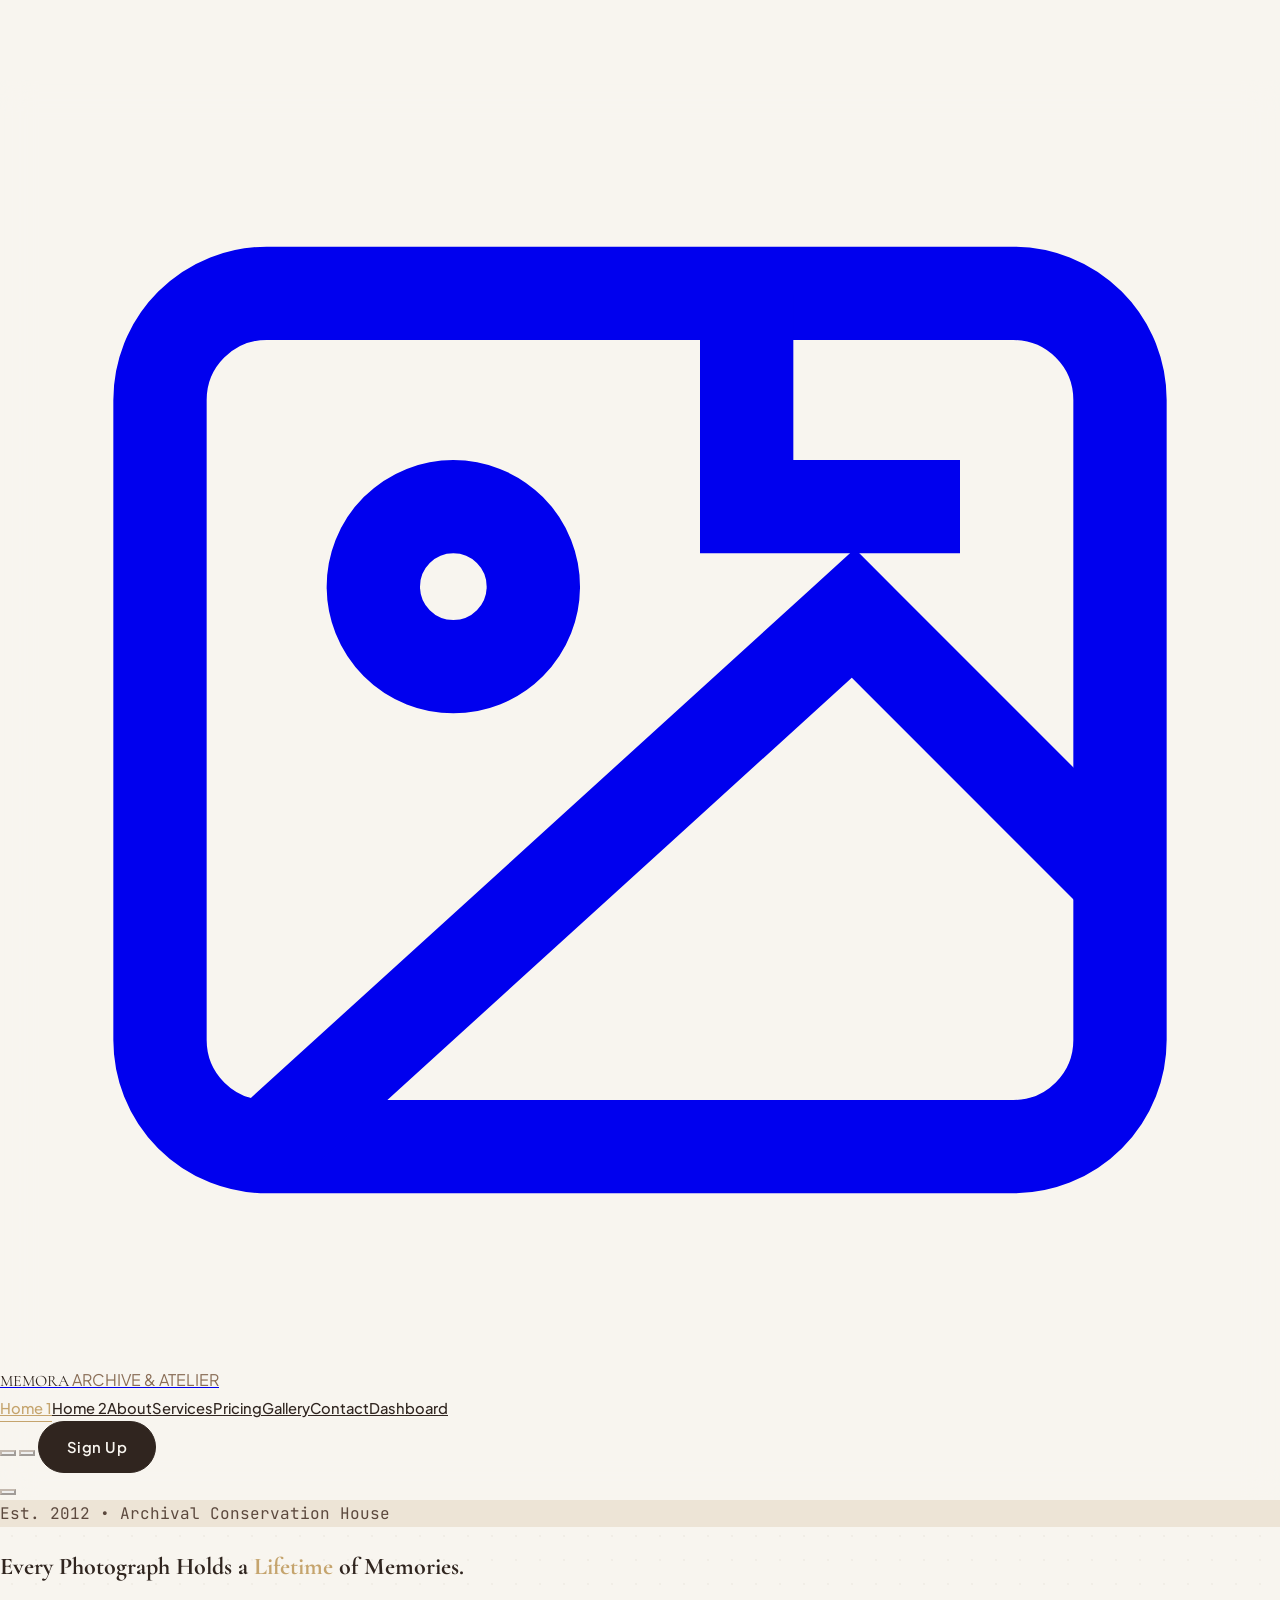
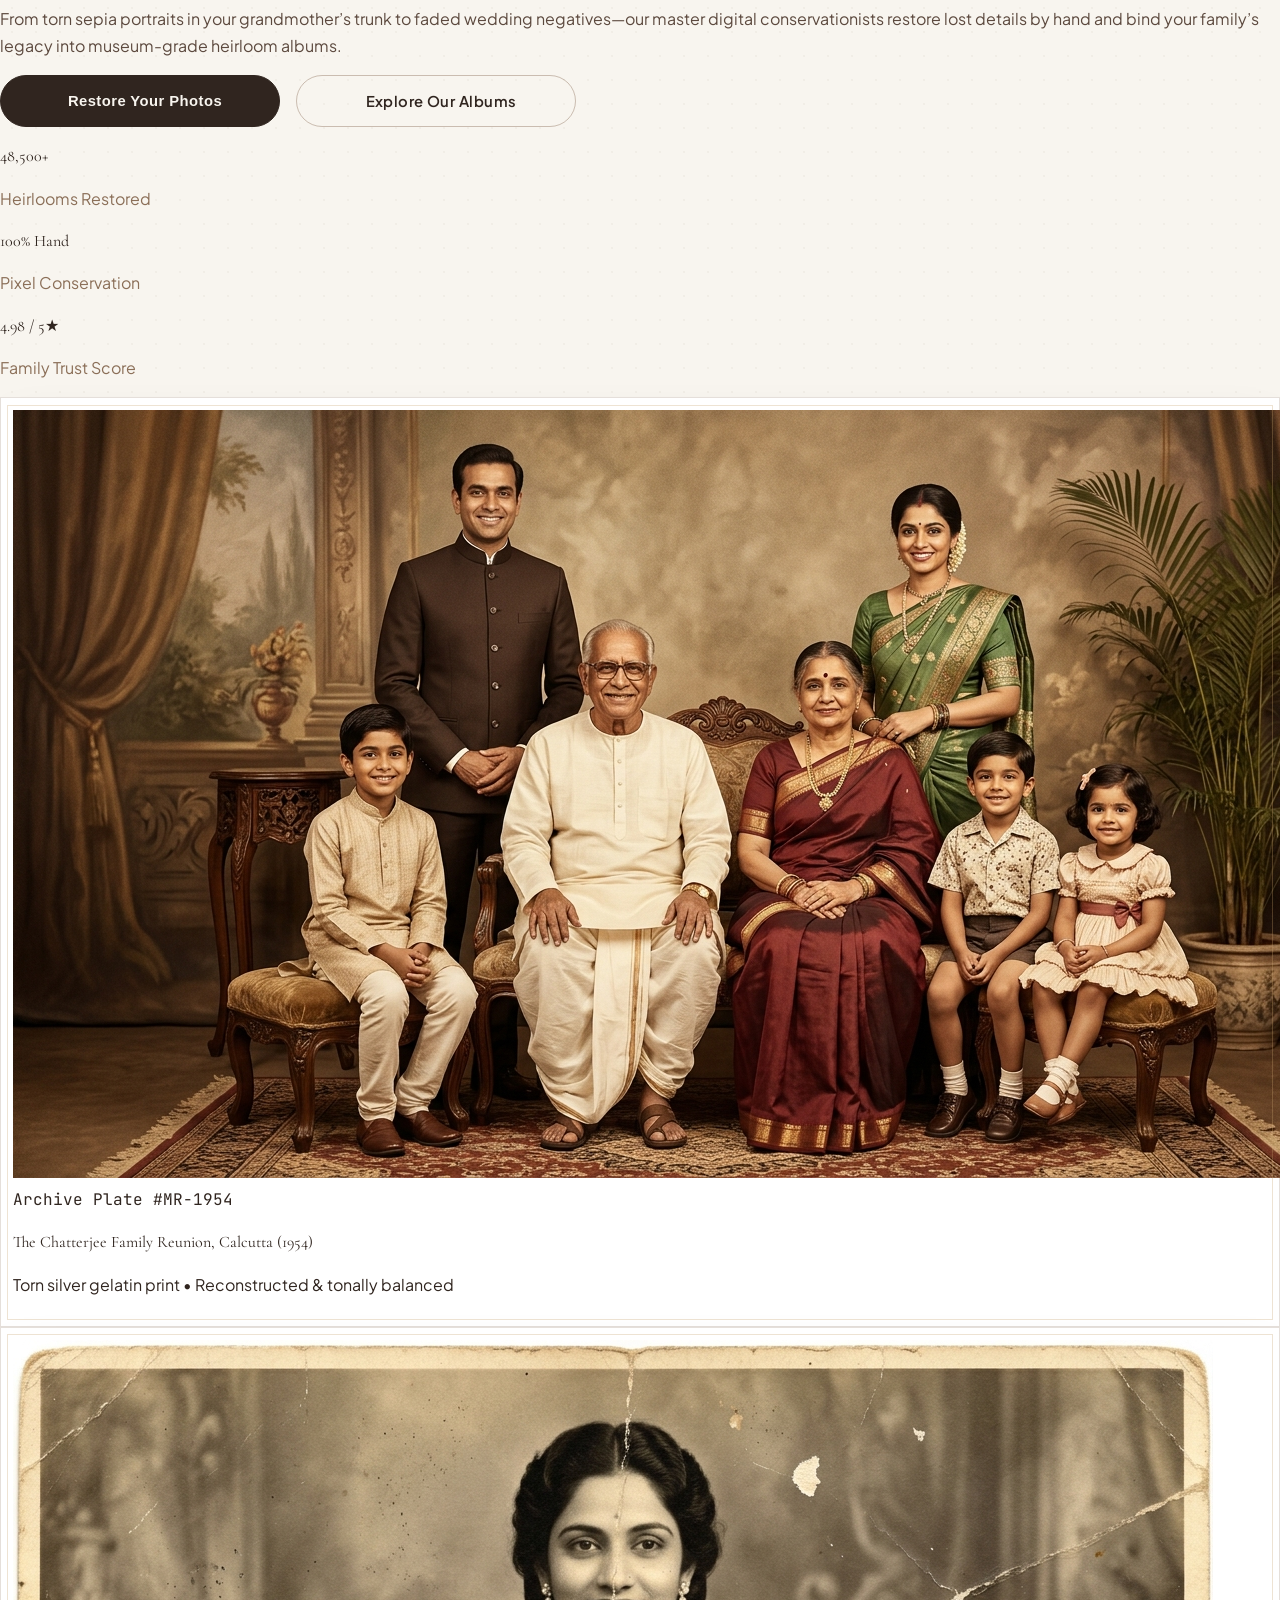
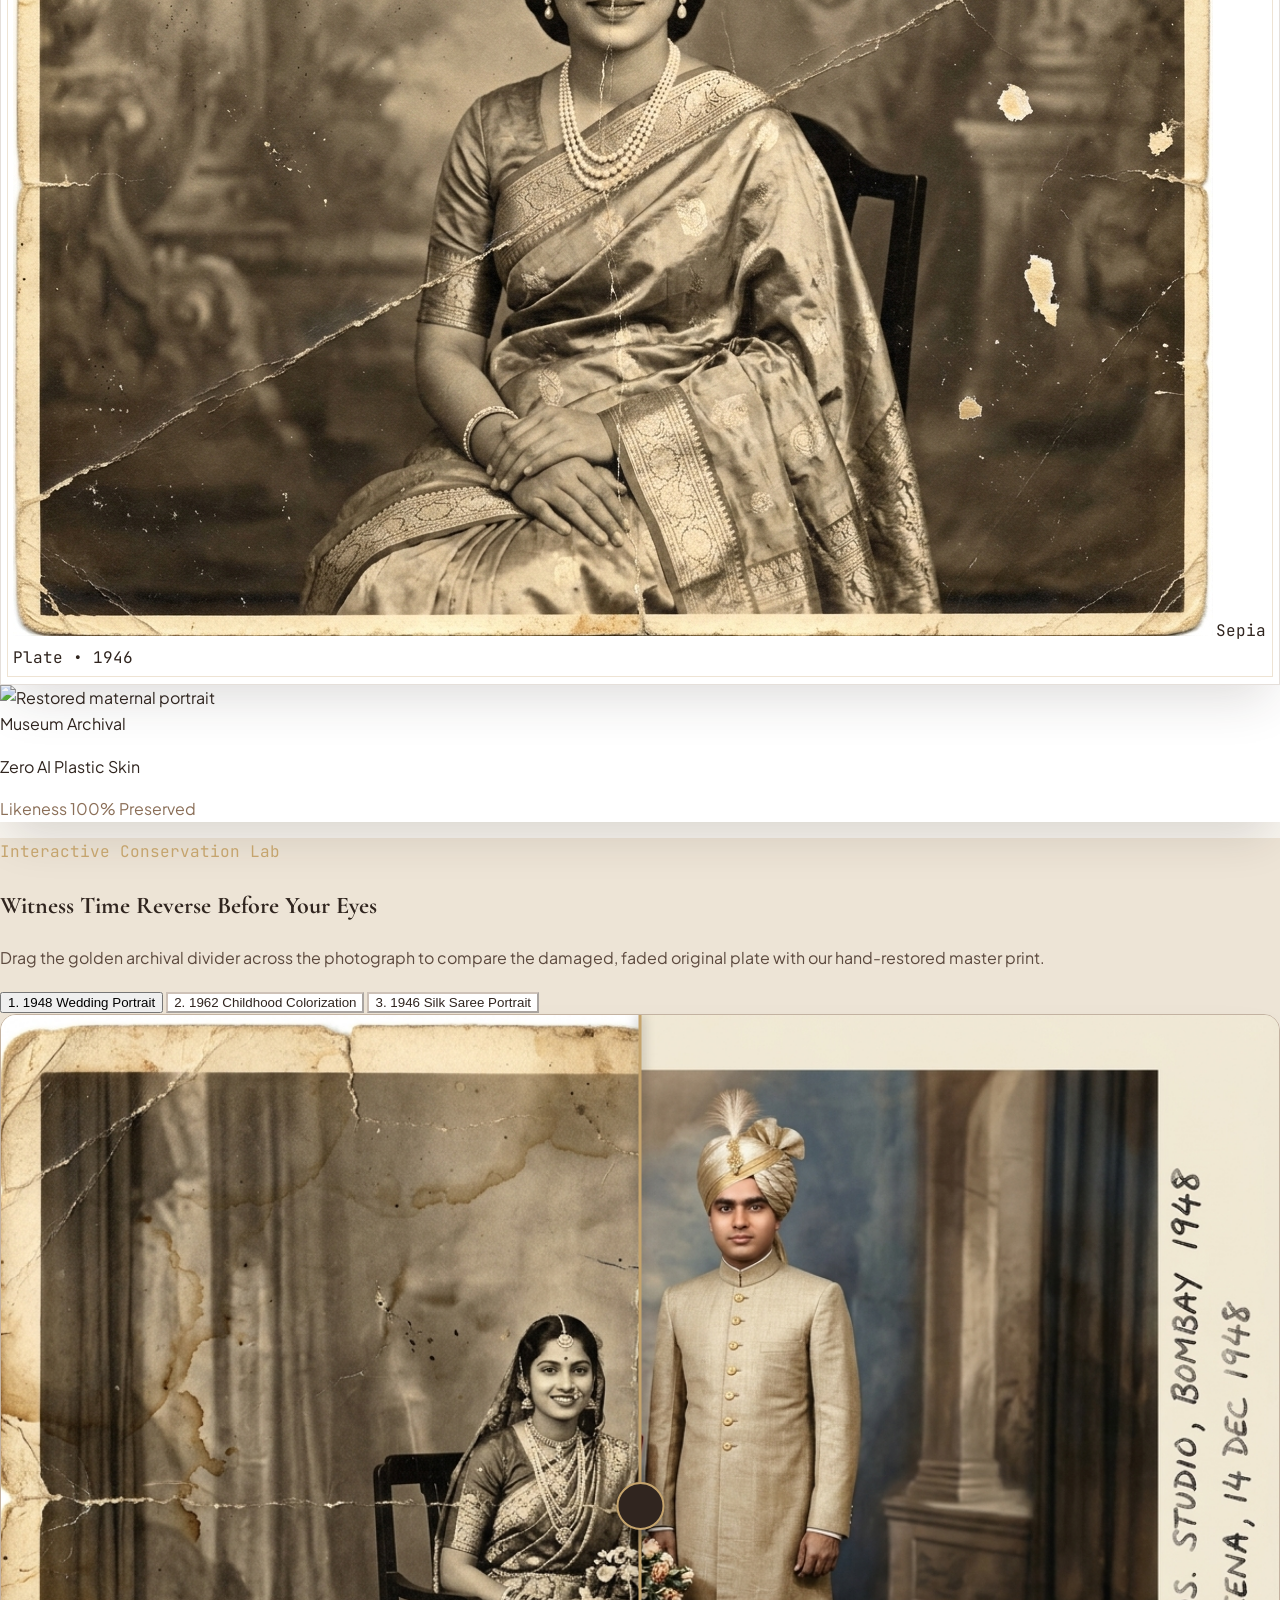
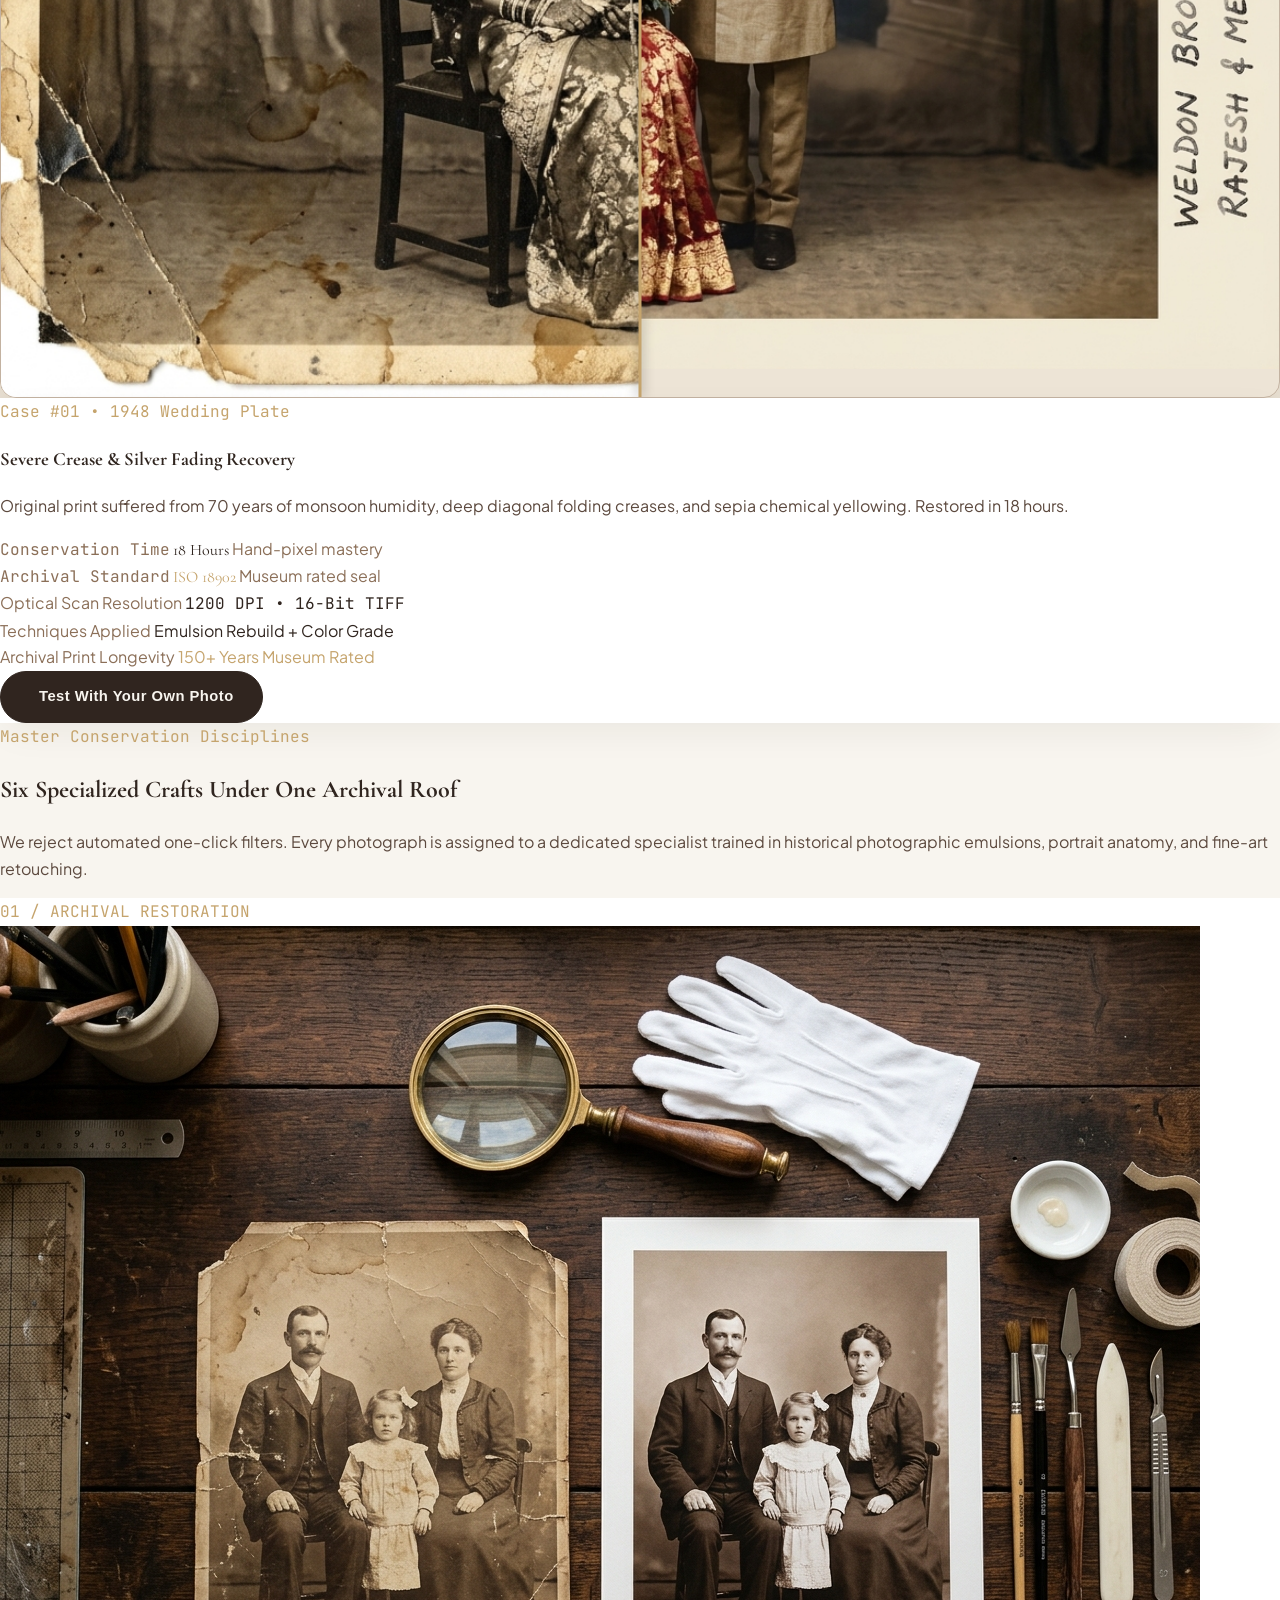
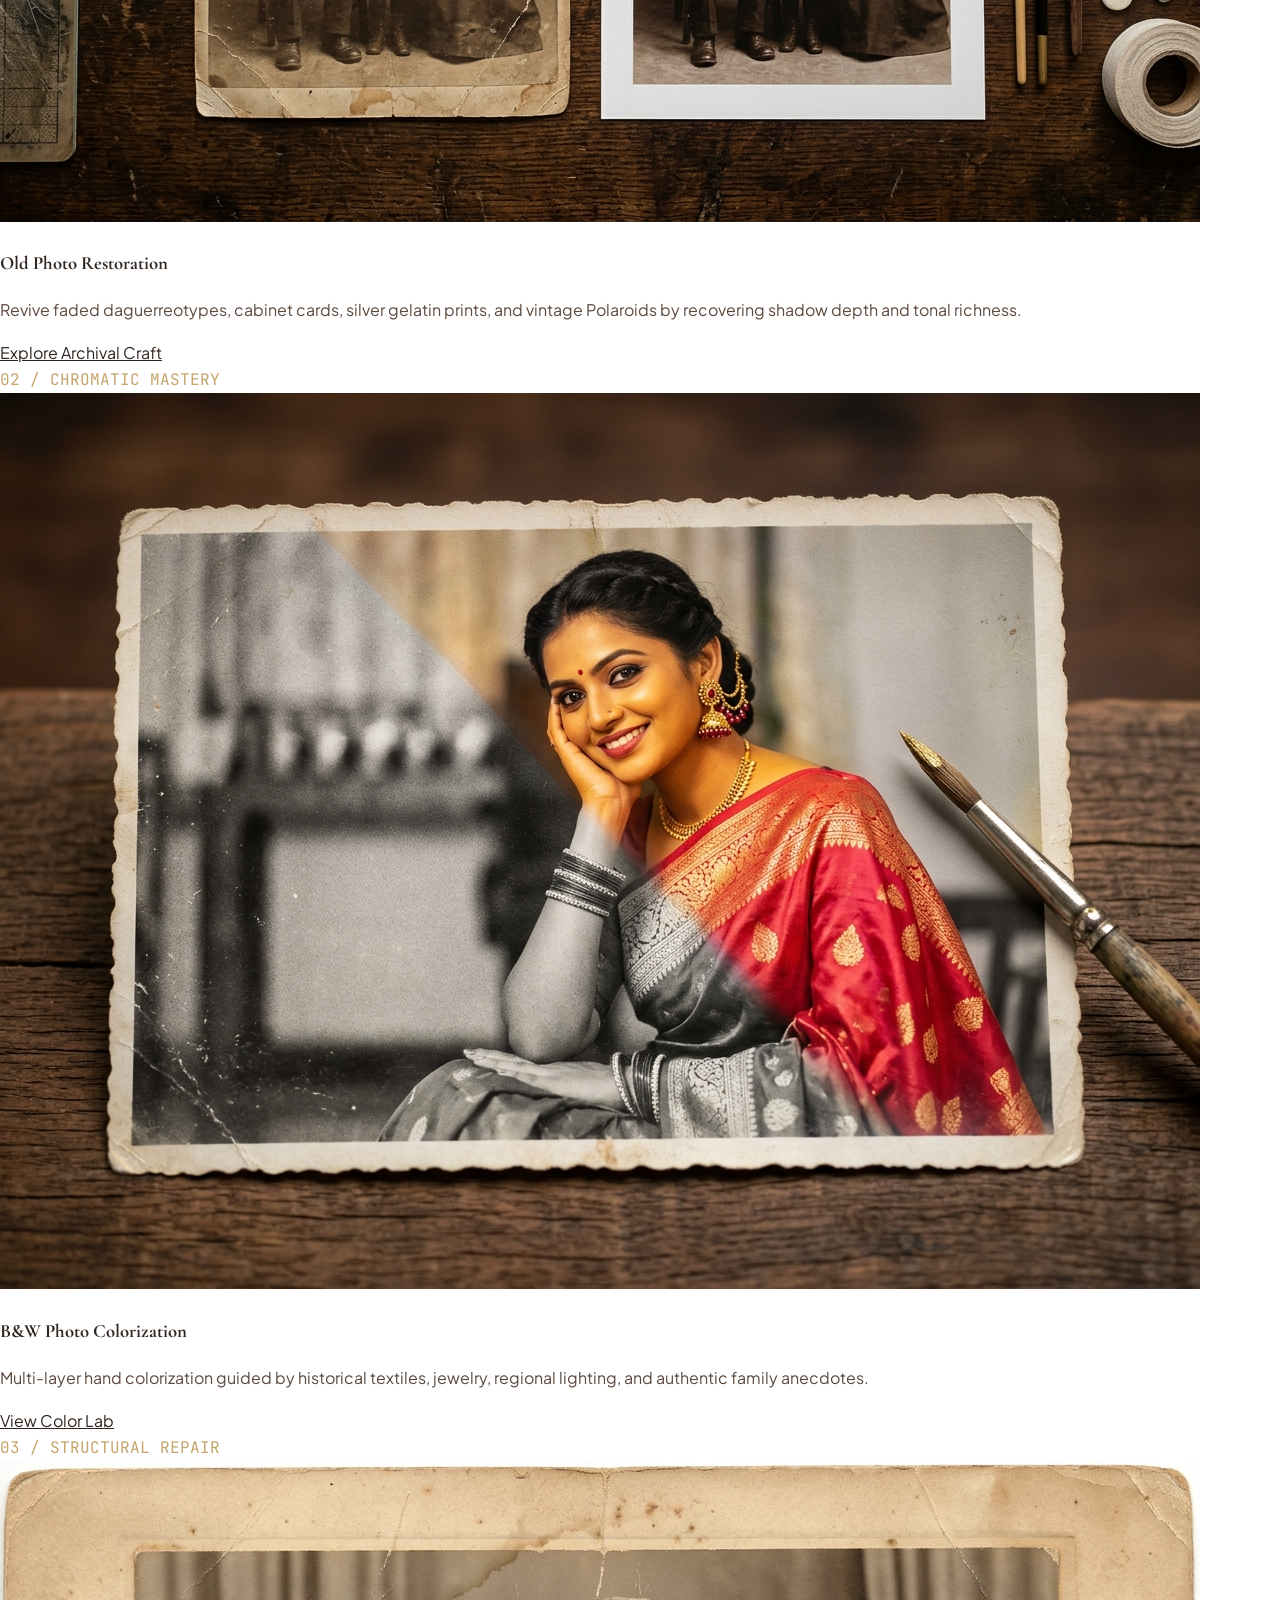
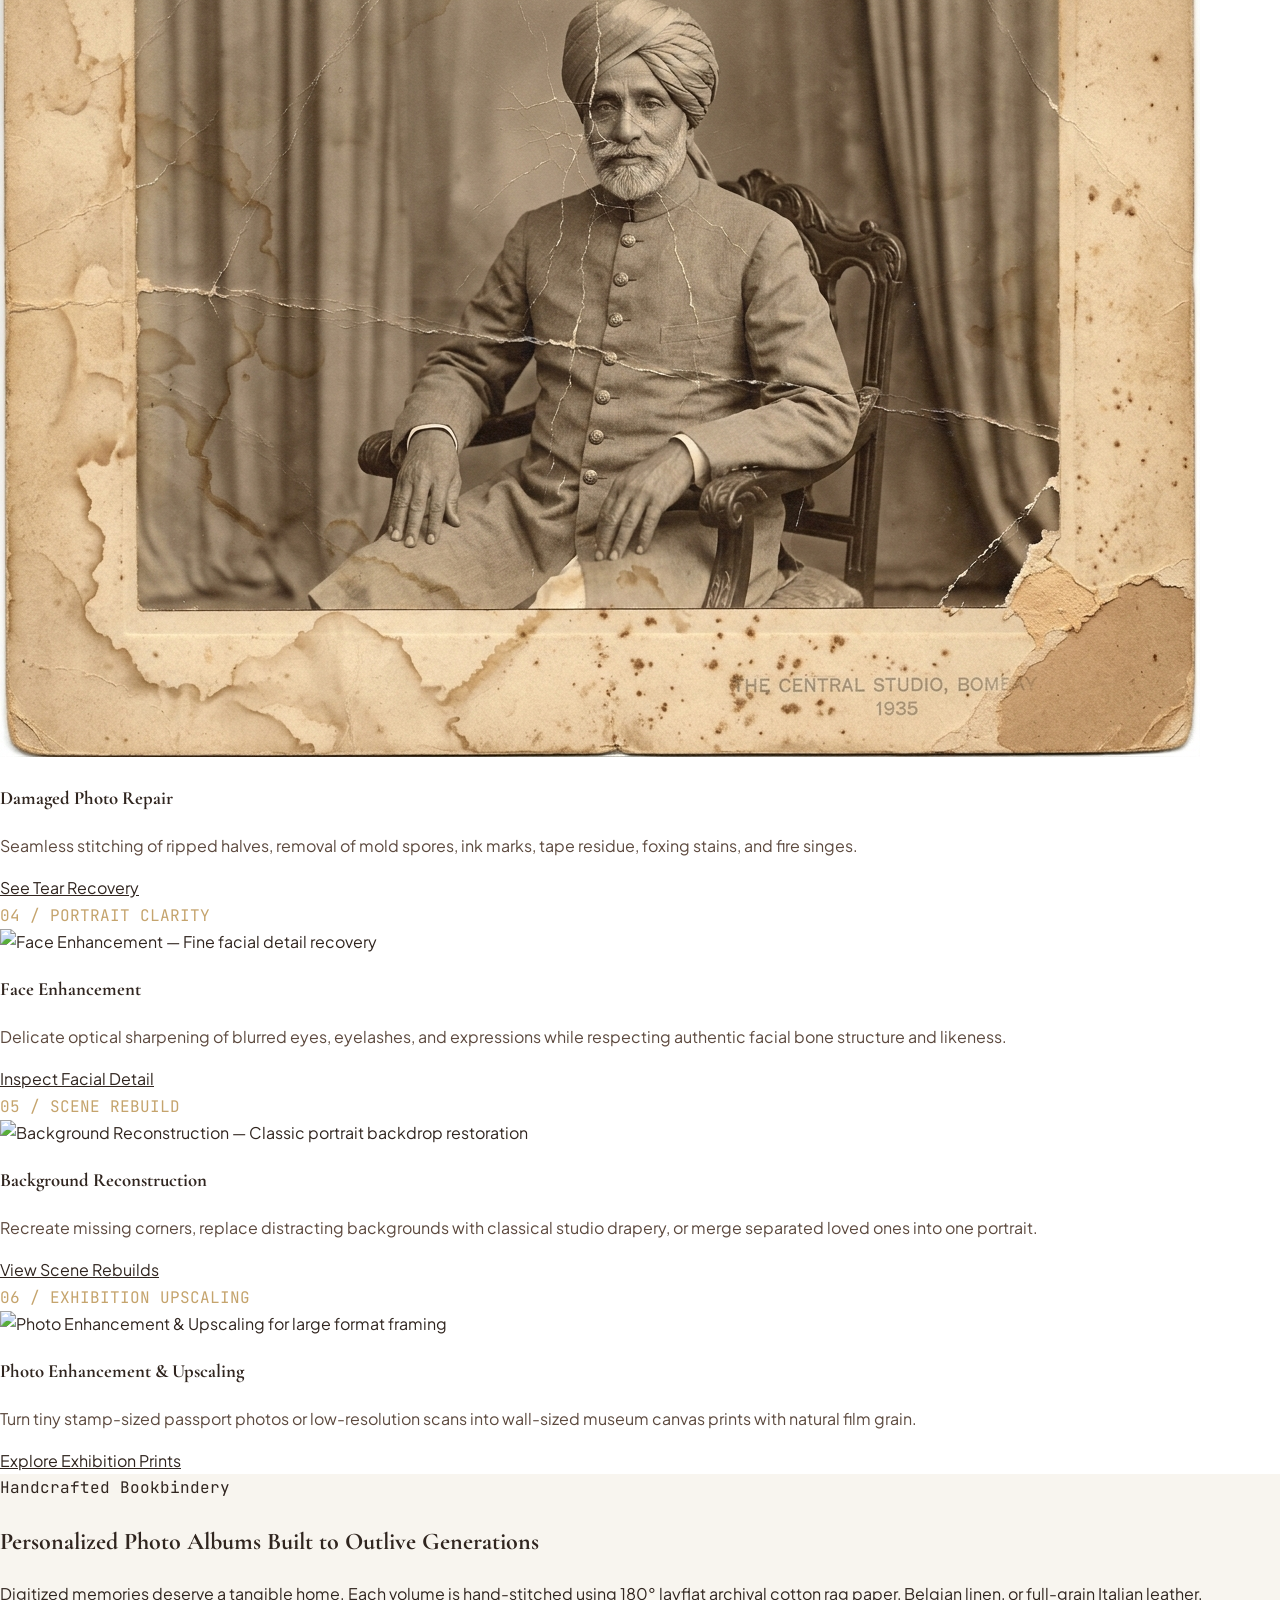
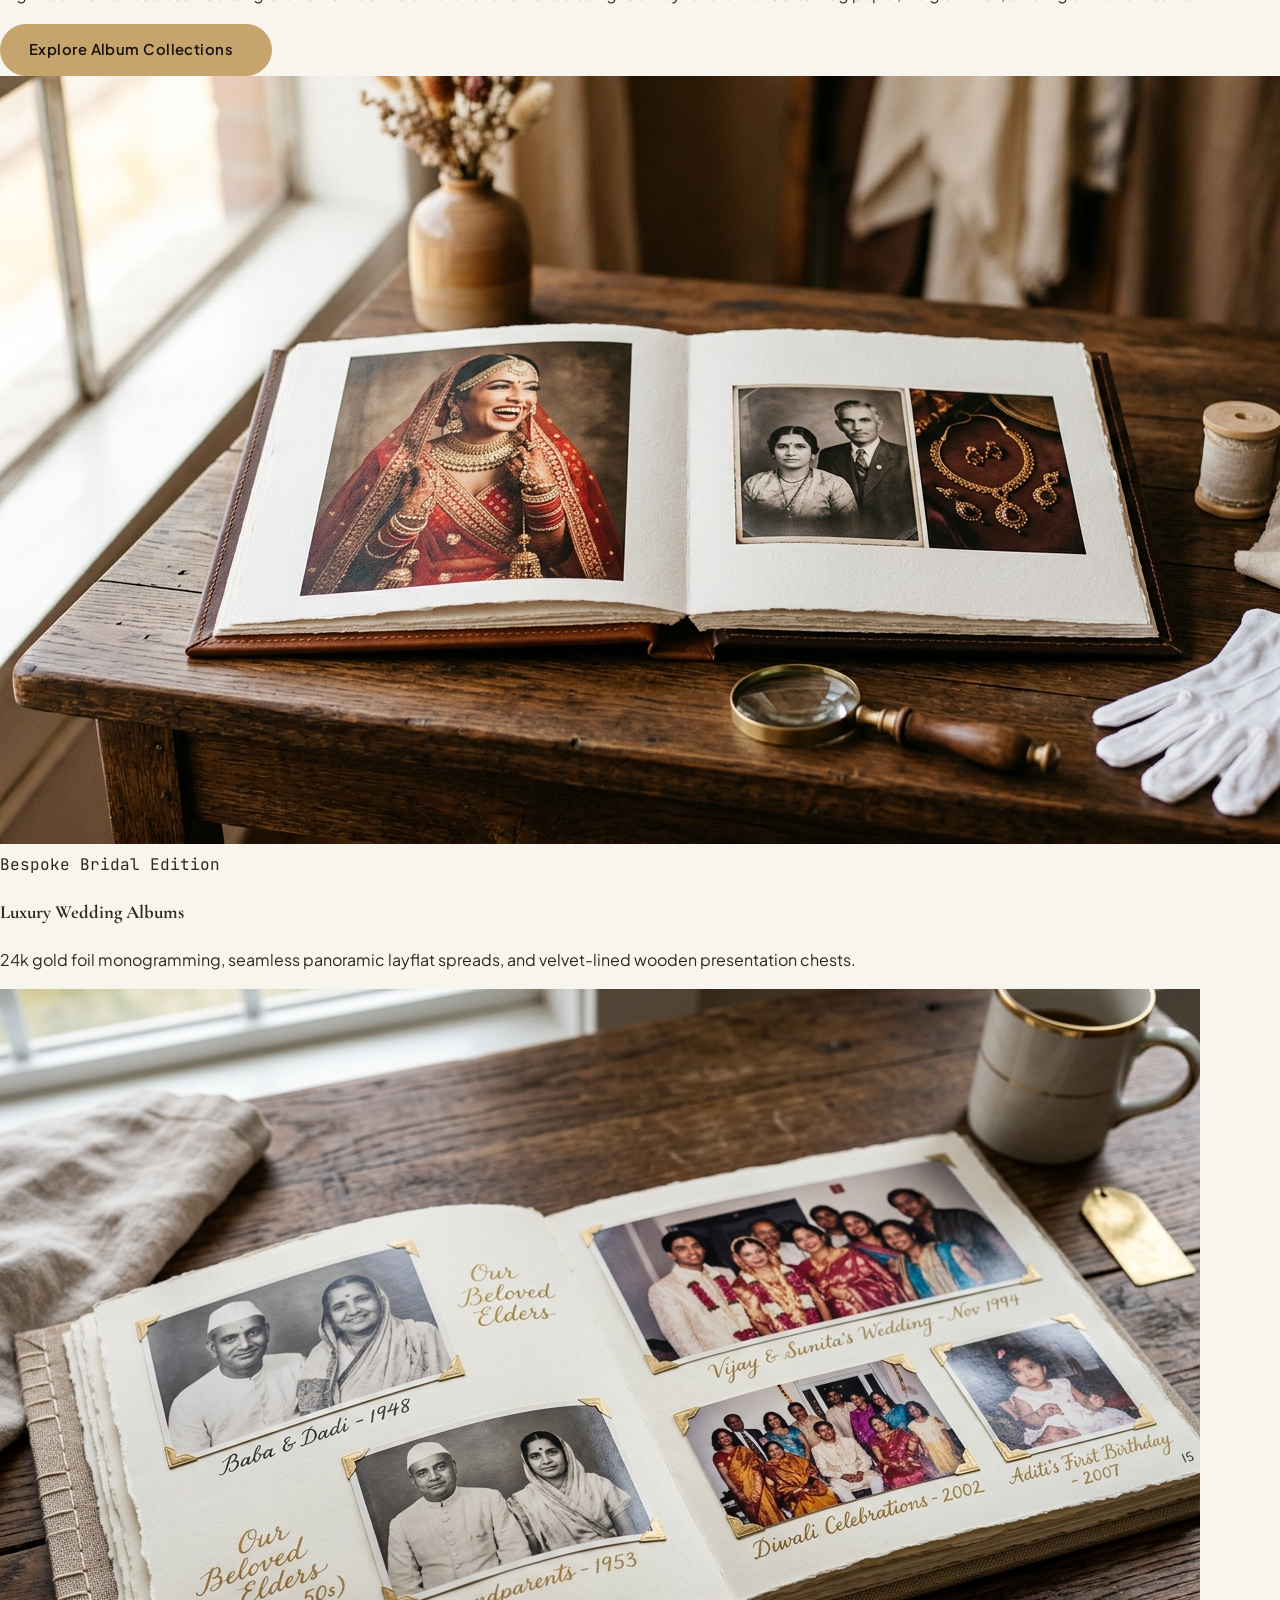
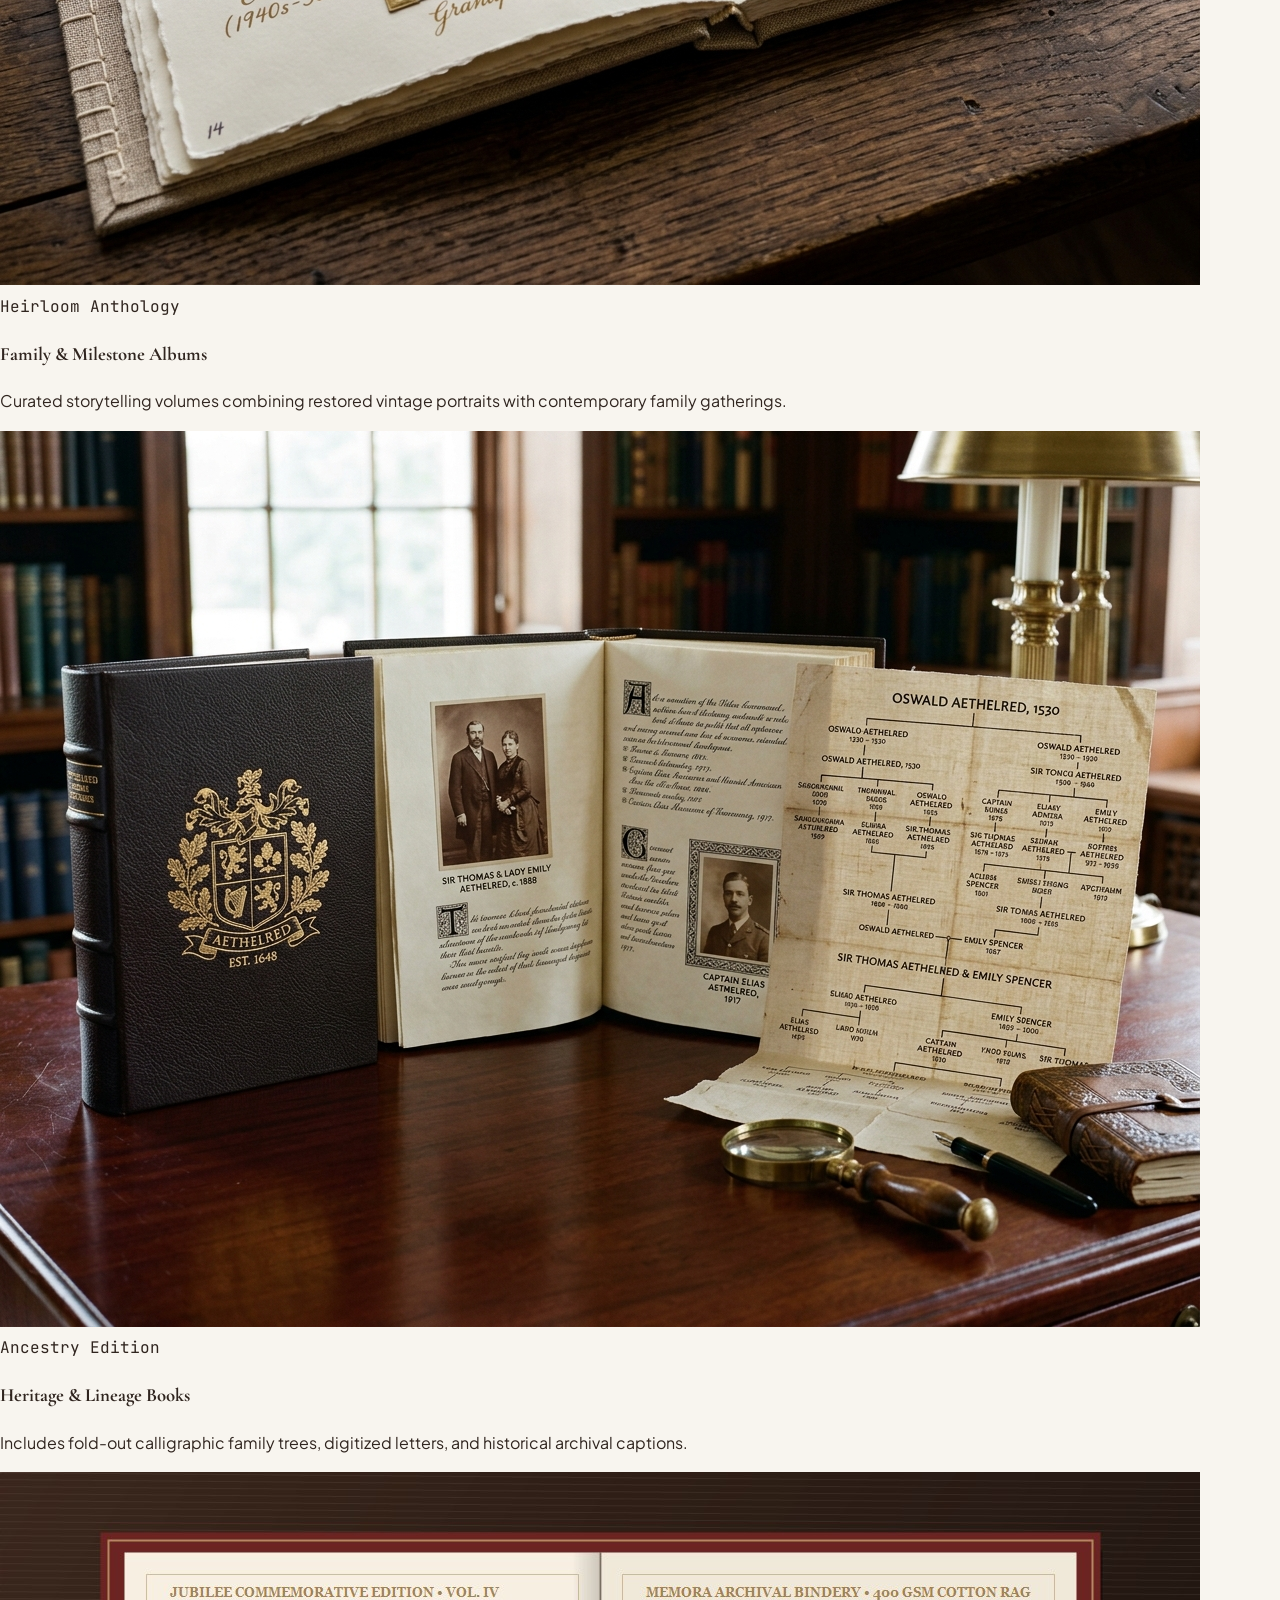
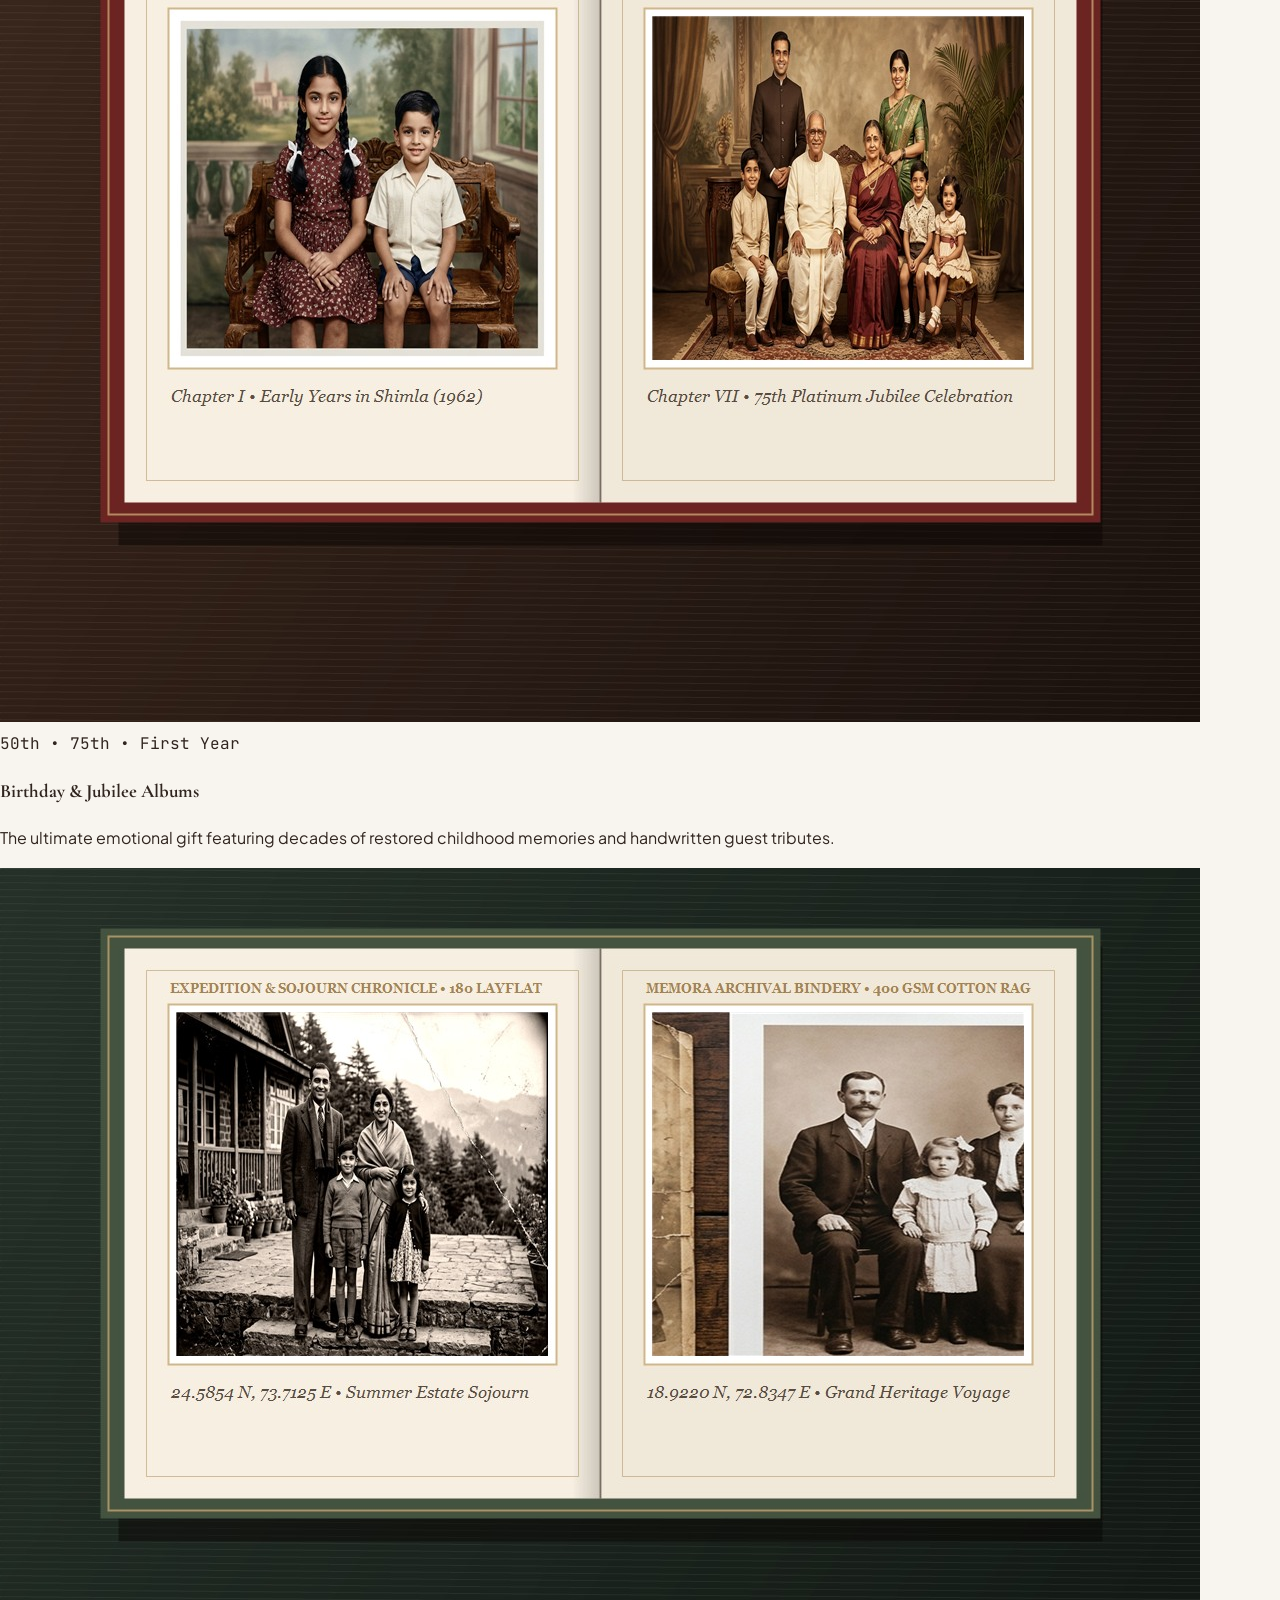
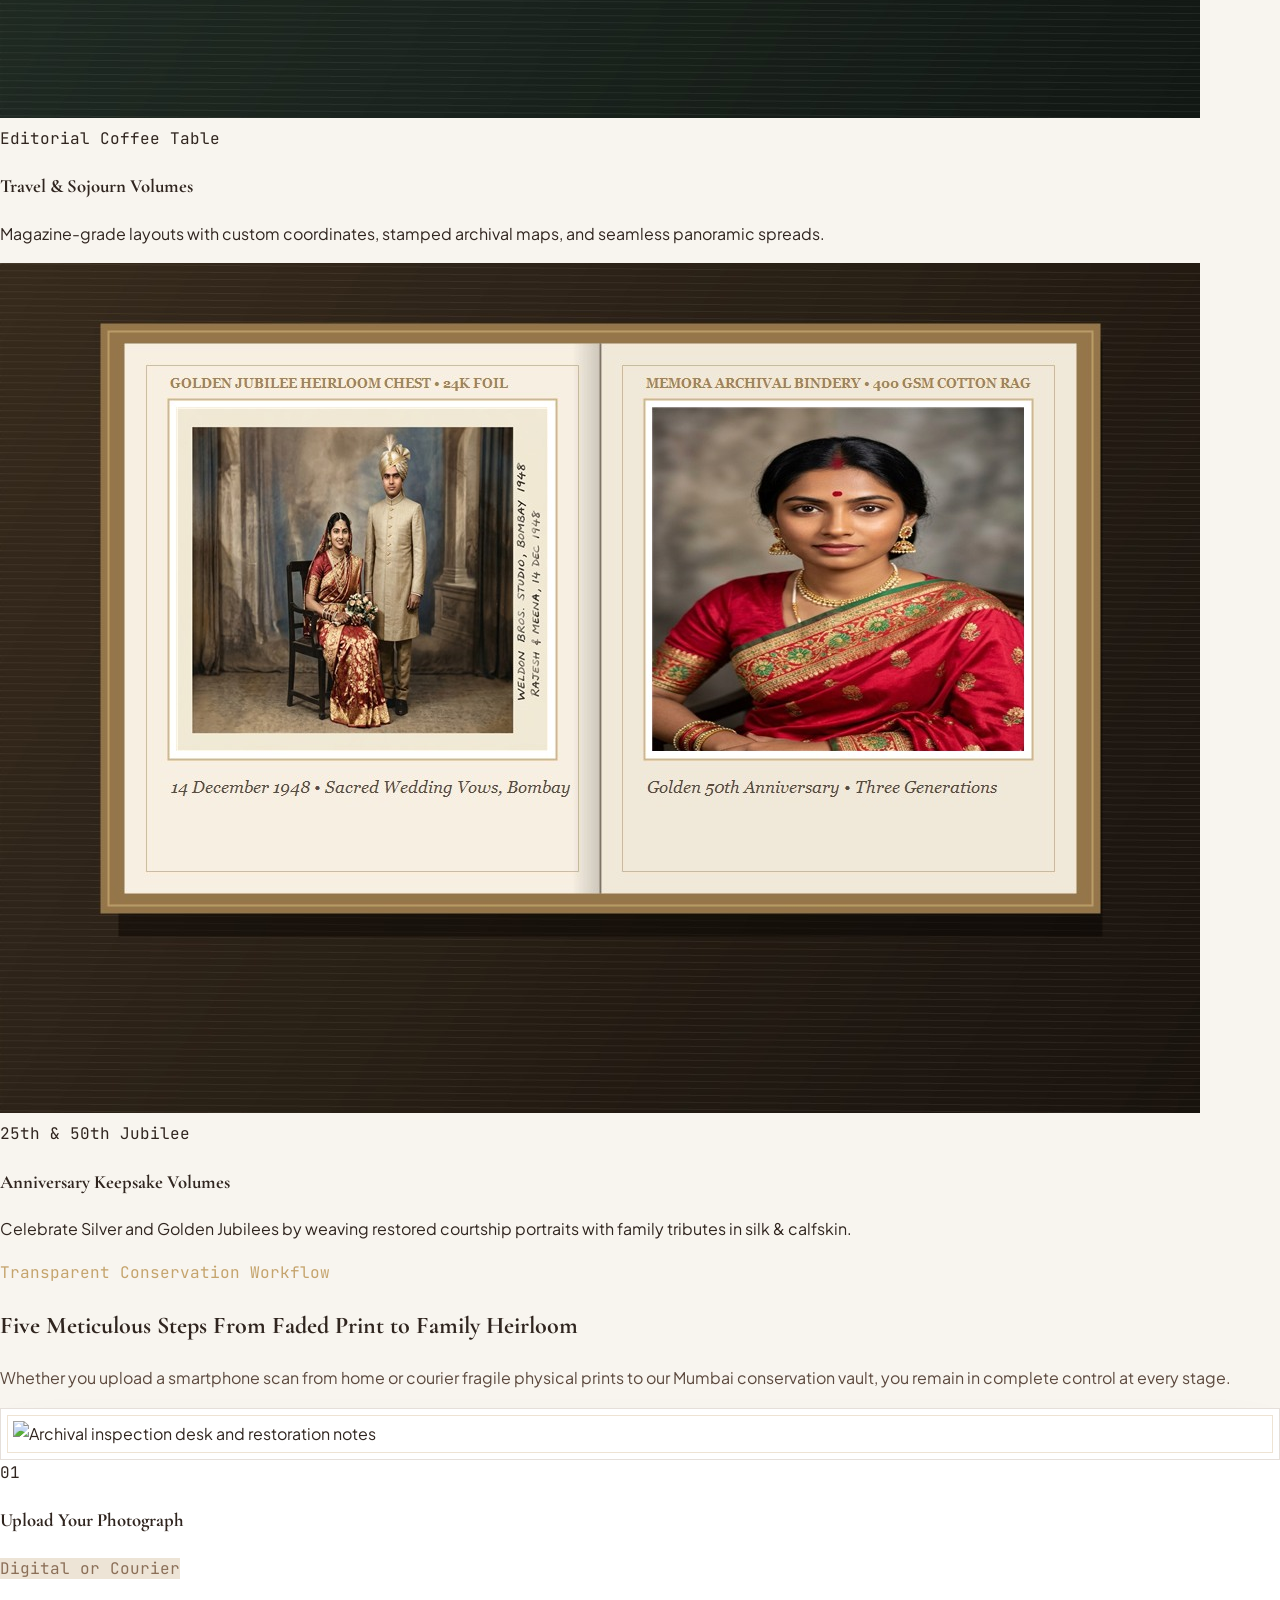
==== commit 58181961: "corrections" ====
--- a/index.html
+++ b/index.html
@@ -111,43 +111,45 @@
                   alt="Beautifully restored multi-generational family photograph"
                   class="w-full h-full object-cover"
                 />
-                <div class="absolute inset-0 bg-gradient-to-t from-[#1A130F]/80 via-transparent to-transparent"></div>
-                <div class="absolute bottom-4 left-4 right-4 flex items-end justify-between text-[#F8F5EF] p-2">
+                <div class="absolute inset-0 bg-gradient-to-t from-[#1A130F]/90 via-[#1A130F]/30 to-transparent"></div>
+                <div class="absolute bottom-5 sm:bottom-6 left-4 sm:left-6 max-w-[260px] sm:max-w-[280px] lg:max-w-sm text-[#F8F5EF] p-1 sm:p-1.5 z-10">
                   <div>
-                    <span class="px-2.5 py-1 rounded-full text-[11px] font-mono-code uppercase tracking-wider bg-[#C5A46D] text-[#14110F] font-semibold">Archive Plate #MR-1954</span>
-                    <p class="font-serif-editorial text-xl font-semibold mt-1.5">The Chatterjee Family Reunion, Calcutta (1954)</p>
-                    <p class="text-xs text-[#EDE4D6]/85">Torn silver gelatin print • Reconstructed &amp; tonally balanced</p>
+                    <span class="px-2.5 py-0.5 rounded-full text-[10px] sm:text-[11px] font-mono-code uppercase tracking-wider bg-[#C5A46D] text-[#14110F] font-semibold inline-block">Archive Plate #MR-1954</span>
+                    <p class="font-serif-editorial text-lg sm:text-xl font-semibold mt-1 leading-snug">The Chatterjee Family Reunion, Calcutta (1954)</p>
+                    <p class="text-[11px] sm:text-xs text-[#EDE4D6]/85 mt-0.5">Torn silver gelatin print • Reconstructed &amp; tonally balanced</p>
                   </div>
                 </div>
               </div>
             </div>
 
-            <!-- Floating Vintage Element 1 (Top Right) -->
-            <div class="hidden sm:block absolute -top-7 -right-5 z-20 w-44 vintage-photo-frame rounded-xl animate-float-slow">
-              <div class="aspect-[4/5] rounded-lg overflow-hidden relative">
-                <img
-                  src="assets/images/dash-1946-saree-original.jpg"
-                  alt="Vintage 1946 sepia studio portrait"
-                  class="w-full h-full object-cover"
-                />
-                <span class="absolute bottom-1.5 left-1.5 right-1.5 bg-[#30251F]/90 text-[#F8F5EF] text-[10px] font-mono-code text-center py-0.5 rounded">Sepia Plate • 1946</span>
-              </div>
-            </div>
-
-            <!-- Floating Vintage Element 2 (Bottom Left) -->
-            <div class="hidden sm:flex absolute -bottom-6 -left-6 z-20 items-center gap-3.5 p-3.5 rounded-2xl bg-theme-surface border border-theme-strong shadow-theme-elevated animate-float-reverse max-w-xs">
+            <!-- Floating Vintage Element 1 (Center-Aligned Sepia Plate - Visible on Mobile & Desktop) -->
+            <div class="block absolute -top-4 sm:-top-6 lg:-top-7 left-1/2 -translate-x-1/2 z-20">
+              <div class="w-24 sm:w-34 lg:w-40 vintage-photo-frame rounded-lg sm:rounded-xl animate-float-slow">
+                <div class="aspect-[4/5] rounded-md sm:rounded-lg overflow-hidden relative">
+                  <img
+                    src="assets/images/dash-1946-saree-original.jpg"
+                    alt="Vintage 1946 sepia studio portrait"
+                    class="w-full h-full object-cover"
+                  />
+                  <span class="absolute bottom-1 sm:bottom-1.5 left-1 sm:left-1.5 right-1 sm:right-1.5 bg-[#30251F]/90 text-[#F8F5EF] text-[8px] sm:text-[10px] font-mono-code text-center py-0.5 rounded whitespace-nowrap">Sepia Plate • 1946</span>
+                </div>
+              </div>
+            </div>
+
+            <!-- Floating Vintage Element 2 (Bottom Right Archival Trust Badge - Clear of caption text and all persons) -->
+            <div class="flex relative z-20 mt-3 sm:mt-0 sm:absolute sm:-bottom-5 sm:-right-3 lg:-bottom-6 lg:-right-5 rtl:sm:right-auto rtl:sm:-left-3 rtl:lg:-left-5 items-center gap-2.5 p-2 sm:p-2.5 rounded-xl bg-theme-surface border border-theme-strong shadow-theme-elevated sm:animate-float-reverse max-w-[260px] sm:max-w-[215px] lg:max-w-[225px] mx-auto">
               <img
-                src="https://images.unsplash.com/photo-1544005313-94ddf0286df2?auto=format&fit=crop&w=300&q=80"
+                src="https://images.unsplash.com/photo-1544005313-94ddf0286df2?auto=format&fit=crop&w=200&q=80"
                 alt="Restored maternal portrait"
-                class="w-14 h-14 rounded-xl object-cover border border-[#C5A46D]"
+                class="w-8 h-8 sm:w-9 sm:h-9 rounded-lg object-cover border border-[#C5A46D] shrink-0"
               />
-              <div>
-                <div class="flex items-center gap-1 text-[#C5A46D] text-xs font-semibold">
-                  <i data-lucide="shield-check" class="w-3.5 h-3.5"></i>
-                  <span>Museum Archival Grade</span>
-                </div>
-                <p class="text-xs font-semibold text-theme-primary mt-0.5">Zero AI Plastic Skin Artifacts</p>
-                <p class="text-[11px] text-theme-muted">True facial likeness preserved</p>
+              <div class="min-w-0">
+                <div class="flex items-center gap-1 text-[#C5A46D] text-[10px] font-semibold leading-none">
+                  <i data-lucide="shield-check" class="w-3 h-3 shrink-0"></i>
+                  <span class="truncate">Museum Archival</span>
+                </div>
+                <p class="text-[11px] font-bold text-theme-primary mt-0.5 leading-tight truncate">Zero AI Plastic Skin</p>
+                <p class="text-[9px] text-theme-muted leading-tight truncate">Likeness 100% Preserved</p>
               </div>
             </div>
           </div>
@@ -224,8 +226,8 @@
                 alt="After Restoration — Vibrant, crisp restored photograph"
                 class="w-full h-full object-cover"
               />
-              <span class="absolute top-4 right-4 z-10 px-3.5 py-1.5 rounded-full bg-[#30251F]/90 text-[#C5A46D] border border-[#C5A46D]/40 text-xs font-mono-code uppercase tracking-wider">
-                After • Master Restored
+              <span class="absolute top-3 sm:top-4 right-3 sm:right-4 z-10 inline-flex items-center justify-center h-7 sm:h-8 px-2.5 sm:px-3.5 rounded-full bg-[#30251F]/90 text-[#C5A46D] border border-[#C5A46D]/40 text-[10px] sm:text-xs font-mono-code uppercase tracking-wider whitespace-nowrap shadow-md pointer-events-none">
+                After • <span class="hidden sm:inline">Master </span>Restored
               </span>
 
               <!-- BEFORE LAYER (Damaged, Sepia, Creased, Scratched) -->
@@ -236,8 +238,8 @@
                   alt="Before Restoration — Faded, creased, and scratched vintage photograph"
                   class="w-full h-full object-cover"
                 />
-                <span class="absolute top-4 left-4 z-10 px-3.5 py-1.5 rounded-full bg-black/80 text-white border border-white/20 text-xs font-mono-code uppercase tracking-wider">
-                  Before • Damaged Original
+                <span class="absolute top-3 sm:top-4 left-3 sm:left-4 z-10 inline-flex items-center justify-center h-7 sm:h-8 px-2.5 sm:px-3.5 rounded-full bg-black/85 text-white border border-white/20 text-[10px] sm:text-xs font-mono-code uppercase tracking-wider whitespace-nowrap shadow-md pointer-events-none">
+                  Before • <span class="hidden sm:inline">Damaged </span>Original
                 </span>
               </div>
 
@@ -251,12 +253,12 @@
           </div>
 
           <!-- Right Column: Active Restoration Case Details -->
-          <div class="lg:col-span-4 h-full flex flex-col justify-between bg-theme-surface p-6 sm:p-8 rounded-2xl border border-theme-strong shadow-theme-soft" data-aos="fade-left">
-            <div class="space-y-4">
+          <div class="lg:col-span-4 h-full flex flex-col justify-between bg-theme-surface p-6 sm:p-8 rounded-2xl border border-theme-strong shadow-theme-soft space-y-6" data-aos="fade-left">
+            <div class="space-y-3.5">
               <span id="ba-active-badge" class="inline-block px-3 py-1 rounded-full bg-[#C5A46D]/20 text-theme-gold text-xs font-mono-code font-semibold">
                 Case #01 • 1948 Wedding Plate
               </span>
-              <h3 id="ba-active-title" class="font-serif-editorial text-2xl sm:text-3xl font-bold text-theme-primary">
+              <h3 id="ba-active-title" class="font-serif-editorial text-2xl sm:text-3xl font-bold text-theme-primary leading-tight">
                 Severe Crease &amp; Silver Fading Recovery
               </h3>
               <p id="ba-active-desc" class="text-sm text-theme-secondary leading-relaxed">
@@ -264,7 +266,21 @@
               </p>
             </div>
 
-            <div class="space-y-6 pt-6 mt-6 border-t border-theme">
+            <!-- Archival Conservation Highlights (Fills the vertical space gracefully) -->
+            <div class="grid grid-cols-2 gap-3 py-4 border-y border-theme">
+              <div class="p-3 rounded-xl bg-theme-secondary/70 border border-theme">
+                <span class="text-[10px] font-mono-code uppercase text-theme-muted tracking-wider block">Conservation Time</span>
+                <span class="font-serif-editorial text-lg font-bold text-theme-primary">18 Hours</span>
+                <span class="text-[10px] text-theme-muted block mt-0.5">Hand-pixel mastery</span>
+              </div>
+              <div class="p-3 rounded-xl bg-theme-secondary/70 border border-theme">
+                <span class="text-[10px] font-mono-code uppercase text-theme-muted tracking-wider block">Archival Standard</span>
+                <span class="font-serif-editorial text-lg font-bold text-theme-gold">ISO 18902</span>
+                <span class="text-[10px] text-theme-muted block mt-0.5">Museum rated seal</span>
+              </div>
+            </div>
+
+            <div class="space-y-5">
               <div class="space-y-3 text-xs">
                 <div class="flex items-center justify-between">
                   <span class="text-theme-muted">Optical Scan Resolution</span>
@@ -395,9 +411,9 @@
               </div>
               <div class="img-zoom-wrap rounded-xl overflow-hidden aspect-[16/10] mb-5">
                 <img
-                  src="https://images.unsplash.com/photo-1506794778202-cad84cf45f1d?auto=format&fit=crop&w=700&q=80"
+                  src="https://images.unsplash.com/photo-1548142813-c348350df52b?auto=format&fit=crop&w=800&h=500&q=80"
                   alt="Face Enhancement — Fine facial detail recovery"
-                  class="w-full h-full object-cover object-top"
+                  class="w-full h-full object-cover object-center"
                 />
               </div>
               <h3 class="font-serif-editorial text-2xl font-bold text-theme-primary">Face Enhancement</h3>
@@ -420,9 +436,9 @@
               </div>
               <div class="img-zoom-wrap rounded-xl overflow-hidden aspect-[16/10] mb-5">
                 <img
-                  src="https://images.unsplash.com/photo-1552058544-f2b08422138a?auto=format&fit=crop&w=700&q=80"
+                  src="https://images.unsplash.com/photo-1470071459604-3b5ec3a7fe05?auto=format&fit=crop&w=800&h=500&q=80"
                   alt="Background Reconstruction — Classic portrait backdrop restoration"
-                  class="w-full h-full object-cover object-top"
+                  class="w-full h-full object-cover object-center"
                 />
               </div>
               <h3 class="font-serif-editorial text-2xl font-bold text-theme-primary">Background Reconstruction</h3>
@@ -445,9 +461,9 @@
               </div>
               <div class="img-zoom-wrap rounded-xl overflow-hidden aspect-[16/10] mb-5">
                 <img
-                  src="https://images.unsplash.com/photo-1542038784456-1ea8e935640e?auto=format&fit=crop&w=900&q=80"
+                  src="https://images.unsplash.com/photo-1493863641943-9b68992a8d07?auto=format&fit=crop&w=800&h=500&q=80"
                   alt="Photo Enhancement & Upscaling for large format framing"
-                  class="w-full h-full object-cover object-top"
+                  class="w-full h-full object-cover object-center"
                 />
               </div>
               <h3 class="font-serif-editorial text-2xl font-bold text-theme-primary">Photo Enhancement &amp; Upscaling</h3>
@@ -503,7 +519,7 @@
             <div class="absolute inset-0 bg-gradient-to-t from-[#120E0B] via-[#120E0B]/60 to-transparent"></div>
             <div class="relative z-10">
               <span class="inline-block px-3 py-1 rounded-full bg-[#30251F]/90 border border-[#C5A46D]/40 text-[#C5A46D] text-xs font-mono-code uppercase tracking-wider">Bespoke Bridal Edition</span>
-              <h3 class="font-serif-editorial text-2xl font-bold text-white mt-3">Luxury Wedding<br />Albums</h3>
+              <h3 class="font-serif-editorial text-2xl font-bold text-white mt-3">Luxury Wedding Albums</h3>
               <p class="text-sm text-[#EDE4D6] mt-1.5 leading-relaxed line-clamp-2">
                 24k gold foil monogramming, seamless panoramic layflat spreads, and velvet-lined wooden presentation chests.
               </p>
@@ -730,94 +746,94 @@
           </p>
         </div>
 
-        <div class="grid grid-cols-1 lg:grid-cols-3 gap-8">
+        <div class="grid grid-cols-1 lg:grid-cols-3 gap-6 xl:gap-8 items-stretch">
 
           <!-- Story 1 -->
-          <div class="rounded-2xl bg-theme-surface border border-theme-strong p-7 flex flex-col justify-between shadow-theme-soft editorial-card" data-aos="fade-up">
+          <div class="rounded-2xl bg-theme-surface border border-theme-strong p-6 xl:p-7 flex flex-col justify-between shadow-theme-soft editorial-card h-full" data-aos="fade-up">
             <div>
-              <div class="flex items-center justify-between mb-5">
-                <div class="flex items-center gap-1 text-[#C5A46D]">
-                  <i data-lucide="star" class="w-4 h-4 fill-current"></i>
-                  <i data-lucide="star" class="w-4 h-4 fill-current"></i>
-                  <i data-lucide="star" class="w-4 h-4 fill-current"></i>
-                  <i data-lucide="star" class="w-4 h-4 fill-current"></i>
-                  <i data-lucide="star" class="w-4 h-4 fill-current"></i>
-                </div>
-                <span class="text-xs font-mono-code text-theme-muted">1947 Partition Portrait</span>
-              </div>
-              <p class="font-serif-editorial italic text-xl text-theme-primary leading-relaxed">
+              <div class="flex items-center justify-between gap-2 mb-5">
+                <div class="flex items-center gap-0.5 sm:gap-1 text-[#C5A46D] shrink-0">
+                  <i data-lucide="star" class="w-3.5 h-3.5 sm:w-4 sm:h-4 fill-current"></i>
+                  <i data-lucide="star" class="w-3.5 h-3.5 sm:w-4 sm:h-4 fill-current"></i>
+                  <i data-lucide="star" class="w-3.5 h-3.5 sm:w-4 sm:h-4 fill-current"></i>
+                  <i data-lucide="star" class="w-3.5 h-3.5 sm:w-4 sm:h-4 fill-current"></i>
+                  <i data-lucide="star" class="w-3.5 h-3.5 sm:w-4 sm:h-4 fill-current"></i>
+                </div>
+                <span class="text-[11px] xl:text-xs font-mono-code text-theme-muted whitespace-nowrap text-right shrink-0">1947 Partition Portrait</span>
+              </div>
+              <p class="font-serif-editorial italic text-lg xl:text-xl text-theme-primary leading-relaxed">
                 “We only had one torn, water-stained photograph of my Nani’s wedding in Lahore before Partition. When MEMORA revealed the restored portrait at my mother’s 75th birthday, the entire room wept.”
               </p>
             </div>
-            <div class="flex items-center gap-4 pt-6 mt-6 border-t border-theme">
+            <div class="flex items-center gap-3.5 sm:gap-4 pt-5 mt-5 xl:pt-6 xl:mt-6 border-t border-theme">
               <img
                 src="https://images.unsplash.com/photo-1573496359142-b8d87734a5a2?auto=format&fit=crop&w=250&q=80"
                 alt="Ananya Singhania"
-                class="w-12 h-12 rounded-full object-cover border border-[#C5A46D]"
+                class="w-11 h-11 xl:w-12 xl:h-12 rounded-full object-cover border border-[#C5A46D] shrink-0"
               />
-              <div>
-                <h4 class="text-sm font-bold text-theme-primary">Ananya Singhania</h4>
-                <p class="text-xs text-theme-muted">New Delhi • Complex Restoration + Heritage Frame</p>
+              <div class="min-w-0">
+                <h4 class="text-sm font-bold text-theme-primary truncate">Ananya Singhania</h4>
+                <p class="text-xs text-theme-muted truncate">New Delhi • Complex Restoration + Heritage Frame</p>
               </div>
             </div>
           </div>
 
           <!-- Story 2 -->
-          <div class="rounded-2xl bg-[#30251F] text-[#F8F5EF] border border-[#C5A46D]/40 p-7 flex flex-col justify-between shadow-theme-elevated editorial-card" data-aos="fade-up" data-aos-delay="100">
+          <div class="rounded-2xl bg-[#30251F] text-[#F8F5EF] border border-[#C5A46D]/40 p-6 xl:p-7 flex flex-col justify-between shadow-theme-elevated editorial-card h-full" data-aos="fade-up" data-aos-delay="100">
             <div>
-              <div class="flex items-center justify-between mb-5">
-                <div class="flex items-center gap-1 text-[#C5A46D]">
-                  <i data-lucide="star" class="w-4 h-4 fill-current"></i>
-                  <i data-lucide="star" class="w-4 h-4 fill-current"></i>
-                  <i data-lucide="star" class="w-4 h-4 fill-current"></i>
-                  <i data-lucide="star" class="w-4 h-4 fill-current"></i>
-                  <i data-lucide="star" class="w-4 h-4 fill-current"></i>
-                </div>
-                <span class="text-xs font-mono-code text-[#C5A46D]">Ancestral Leather Volume</span>
-              </div>
-              <p class="font-serif-editorial italic text-xl text-[#F8F5EF] leading-relaxed">
+              <div class="flex items-center justify-between gap-2 mb-5">
+                <div class="flex items-center gap-0.5 sm:gap-1 text-[#C5A46D] shrink-0">
+                  <i data-lucide="star" class="w-3.5 h-3.5 sm:w-4 sm:h-4 fill-current"></i>
+                  <i data-lucide="star" class="w-3.5 h-3.5 sm:w-4 sm:h-4 fill-current"></i>
+                  <i data-lucide="star" class="w-3.5 h-3.5 sm:w-4 sm:h-4 fill-current"></i>
+                  <i data-lucide="star" class="w-3.5 h-3.5 sm:w-4 sm:h-4 fill-current"></i>
+                  <i data-lucide="star" class="w-3.5 h-3.5 sm:w-4 sm:h-4 fill-current"></i>
+                </div>
+                <span class="text-[11px] xl:text-xs font-mono-code text-[#C5A46D] whitespace-nowrap text-right shrink-0">Ancestral Leather Volume</span>
+              </div>
+              <p class="font-serif-editorial italic text-lg xl:text-xl text-[#F8F5EF] leading-relaxed">
                 “They digitized 140 fragile glass-plate negatives from our ancestral home in Cochin and bound them into an Italian leather Heritage Album with Malayalam and English annotations. Pure museum artistry.”
               </p>
             </div>
-            <div class="flex items-center gap-4 pt-6 mt-6 border-t border-white/15">
+            <div class="flex items-center gap-3.5 sm:gap-4 pt-5 mt-5 xl:pt-6 xl:mt-6 border-t border-white/15">
               <img
                 src="https://images.unsplash.com/photo-1500648767791-00dcc994a43e?auto=format&fit=crop&w=250&q=80"
                 alt="Dr. Rajeshwar Nair"
-                class="w-12 h-12 rounded-full object-cover border border-[#C5A46D]"
+                class="w-11 h-11 xl:w-12 xl:h-12 rounded-full object-cover border border-[#C5A46D] shrink-0"
               />
-              <div>
-                <h4 class="text-sm font-bold text-white">Dr. Rajeshwar Nair</h4>
-                <p class="text-xs text-[#D5C7B8]">Kochi • Custom Heritage Album Commission</p>
+              <div class="min-w-0">
+                <h4 class="text-sm font-bold text-white truncate">Dr. Rajeshwar Nair</h4>
+                <p class="text-xs text-[#D5C7B8] truncate">Kochi • Custom Heritage Album Commission</p>
               </div>
             </div>
           </div>
 
           <!-- Story 3 -->
-          <div class="rounded-2xl bg-theme-surface border border-theme-strong p-7 flex flex-col justify-between shadow-theme-soft editorial-card" data-aos="fade-up" data-aos-delay="200">
+          <div class="rounded-2xl bg-theme-surface border border-theme-strong p-6 xl:p-7 flex flex-col justify-between shadow-theme-soft editorial-card h-full" data-aos="fade-up" data-aos-delay="200">
             <div>
-              <div class="flex items-center justify-between mb-5">
-                <div class="flex items-center gap-1 text-[#C5A46D]">
-                  <i data-lucide="star" class="w-4 h-4 fill-current"></i>
-                  <i data-lucide="star" class="w-4 h-4 fill-current"></i>
-                  <i data-lucide="star" class="w-4 h-4 fill-current"></i>
-                  <i data-lucide="star" class="w-4 h-4 fill-current"></i>
-                  <i data-lucide="star" class="w-4 h-4 fill-current"></i>
-                </div>
-                <span class="text-xs font-mono-code text-theme-muted">Forensic Colorization</span>
-              </div>
-              <p class="font-serif-editorial italic text-xl text-theme-primary leading-relaxed">
+              <div class="flex items-center justify-between gap-2 mb-5">
+                <div class="flex items-center gap-0.5 sm:gap-1 text-[#C5A46D] shrink-0">
+                  <i data-lucide="star" class="w-3.5 h-3.5 sm:w-4 sm:h-4 fill-current"></i>
+                  <i data-lucide="star" class="w-3.5 h-3.5 sm:w-4 sm:h-4 fill-current"></i>
+                  <i data-lucide="star" class="w-3.5 h-3.5 sm:w-4 sm:h-4 fill-current"></i>
+                  <i data-lucide="star" class="w-3.5 h-3.5 sm:w-4 sm:h-4 fill-current"></i>
+                  <i data-lucide="star" class="w-3.5 h-3.5 sm:w-4 sm:h-4 fill-current"></i>
+                </div>
+                <span class="text-[11px] xl:text-xs font-mono-code text-theme-muted whitespace-nowrap text-right shrink-0">Forensic Colorization</span>
+              </div>
+              <p class="font-serif-editorial italic text-lg xl:text-xl text-theme-primary leading-relaxed">
                 “I had tried three online AI apps before finding MEMORA—they all made my late father look like a stranger. MEMORA’s human artists preserved his exact smile and matched his Air Force uniform colors to perfection.”
               </p>
             </div>
-            <div class="flex items-center gap-4 pt-6 mt-6 border-t border-theme">
+            <div class="flex items-center gap-3.5 sm:gap-4 pt-5 mt-5 xl:pt-6 xl:mt-6 border-t border-theme">
               <img
                 src="https://images.unsplash.com/photo-1580489944761-15a19d654956?auto=format&fit=crop&w=250&q=80"
                 alt="Meera Deshmukh"
-                class="w-12 h-12 rounded-full object-cover border border-[#C5A46D]"
+                class="w-11 h-11 xl:w-12 xl:h-12 rounded-full object-cover border border-[#C5A46D] shrink-0"
               />
-              <div>
-                <h4 class="text-sm font-bold text-theme-primary">Meera Deshmukh</h4>
-                <p class="text-xs text-theme-muted">Pune • B&amp;W Colorization &amp; Upscaling</p>
+              <div class="min-w-0">
+                <h4 class="text-sm font-bold text-theme-primary truncate">Meera Deshmukh</h4>
+                <p class="text-xs text-theme-muted truncate">Pune • B&amp;W Colorization &amp; Upscaling</p>
               </div>
             </div>
           </div>
--- a/assets/css/styles.css
+++ b/assets/css/styles.css
@@ -53,7 +53,7 @@
 
 html {
   scroll-behavior: smooth;
-  overflow-x: hidden;
+  overflow-x: clip;
   background-color: var(--bg-primary);
   color: var(--text-primary);
   font-family: var(--font-sans);
@@ -62,7 +62,7 @@
 body {
   margin: 0;
   padding: 0;
-  overflow-x: hidden;
+  overflow-x: clip;
   background-color: var(--bg-primary);
   color: var(--text-primary);
   transition: background-color 0.35s ease, color 0.35s ease;
@@ -483,6 +483,13 @@
 }
 
 /* Dashboard Adaptive Sidebar & Tabs */
+#dash-header {
+  position: -webkit-sticky;
+  position: sticky;
+  top: 0;
+  z-index: 40;
+}
+
 .dash-sidebar {
   background-color: var(--bg-primary);
   color: var(--text-primary);
@@ -710,4 +717,144 @@
   transform: translateY(-2px);
 }
 
-
+/* ==========================================================================
+   FOOTER INTERACTION & HOVER STYLES
+   ========================================================================== */
+footer a:not(.social-icon-btn):not(.floating-scroll-btn):not(.back-to-top-btn) {
+  transition: all 0.25s cubic-bezier(0.16, 1, 0.3, 1);
+}
+
+footer a:not(.social-icon-btn):not(.floating-scroll-btn):not(.back-to-top-btn):hover {
+  color: var(--accent-gold) !important;
+}
+
+/* Navigation & Services column links: subtle elegant indent & warm gold glow */
+footer ul li a {
+  display: inline-flex;
+  align-items: center;
+  position: relative;
+}
+
+footer ul li a:hover {
+  transform: translateX(5px);
+  color: var(--accent-gold) !important;
+  text-shadow: 0 0 10px rgba(197, 164, 109, 0.45);
+}
+
+[dir="rtl"] footer ul li a:hover {
+  transform: translateX(-5px);
+}
+
+/* Contact information links (Phone & Mail) */
+footer a[href^="tel:"]:hover,
+footer a[href^="mailto:"]:hover {
+  color: var(--accent-gold) !important;
+  text-decoration: underline;
+  text-underline-offset: 3px;
+}
+
+/* Legal links in bottom copyright row */
+footer .flex.flex-wrap a:hover {
+  color: var(--accent-gold) !important;
+  text-decoration: underline;
+  text-underline-offset: 3px;
+}
+
+/* Explicit class-based fallback matching the Tailwind hover syntax */
+.hover\:text-theme-gold:hover,
+a.hover\:text-theme-gold:hover {
+  color: var(--accent-gold) !important;
+}
+
+/* Tablet Landscape 1024px Footer Alignment & Fluid Spacing */
+@media (min-width: 1024px) and (max-width: 1279px) {
+  footer .grid {
+    gap: 1.5rem !important;
+  }
+  footer h4 {
+    white-space: nowrap !important;
+    font-size: 1.05rem !important;
+  }
+}
+
+/* ==========================================================================
+   UNIVERSAL FLOATING PAGE SCROLL NAVIGATION (Visible in all sections)
+   ========================================================================== */
+.floating-scroll-nav {
+  position: fixed;
+  bottom: 1.75rem;
+  right: 1.75rem;
+  z-index: 999;
+  display: flex;
+  flex-direction: column;
+  align-items: center;
+  gap: 0.25rem;
+  padding: 0.35rem;
+  border-radius: 9999px;
+  background-color: rgba(248, 245, 239, 0.94);
+  border: 1px solid rgba(197, 164, 109, 0.45);
+  box-shadow: 0 12px 30px -4px rgba(48, 37, 31, 0.25);
+  backdrop-filter: blur(10px);
+  -webkit-backdrop-filter: blur(10px);
+  transition: all 0.3s cubic-bezier(0.16, 1, 0.3, 1);
+}
+
+html.dark .floating-scroll-nav {
+  background-color: rgba(26, 20, 16, 0.94);
+  border-color: rgba(197, 164, 109, 0.35);
+  box-shadow: 0 12px 30px -4px rgba(0, 0, 0, 0.65);
+}
+
+[dir="rtl"] .floating-scroll-nav {
+  right: auto;
+  left: 1.75rem;
+}
+
+.floating-scroll-btn {
+  display: inline-flex;
+  align-items: center;
+  justify-content: center;
+  width: 2.35rem;
+  height: 2.35rem;
+  border-radius: 9999px;
+  border: none;
+  background: transparent;
+  color: var(--accent-gold);
+  cursor: pointer;
+  transition: all 0.25s ease;
+}
+
+.floating-scroll-btn:hover {
+  background-color: var(--accent-gold);
+  color: #14110F;
+  transform: scale(1.1);
+  box-shadow: 0 4px 14px rgba(197, 164, 109, 0.4);
+}
+
+.floating-scroll-btn:active {
+  transform: scale(0.95);
+}
+
+.floating-scroll-divider {
+  width: 1.25rem;
+  height: 1px;
+  background-color: rgba(197, 164, 109, 0.3);
+}
+
+@media (max-width: 640px) {
+  .floating-scroll-nav {
+    bottom: 1.25rem;
+    right: 1.25rem;
+    padding: 0.25rem;
+  }
+  [dir="rtl"] .floating-scroll-nav {
+    left: 1.25rem;
+    right: auto;
+  }
+  .floating-scroll-btn {
+    width: 2.1rem;
+    height: 2.1rem;
+  }
+}
+
+
